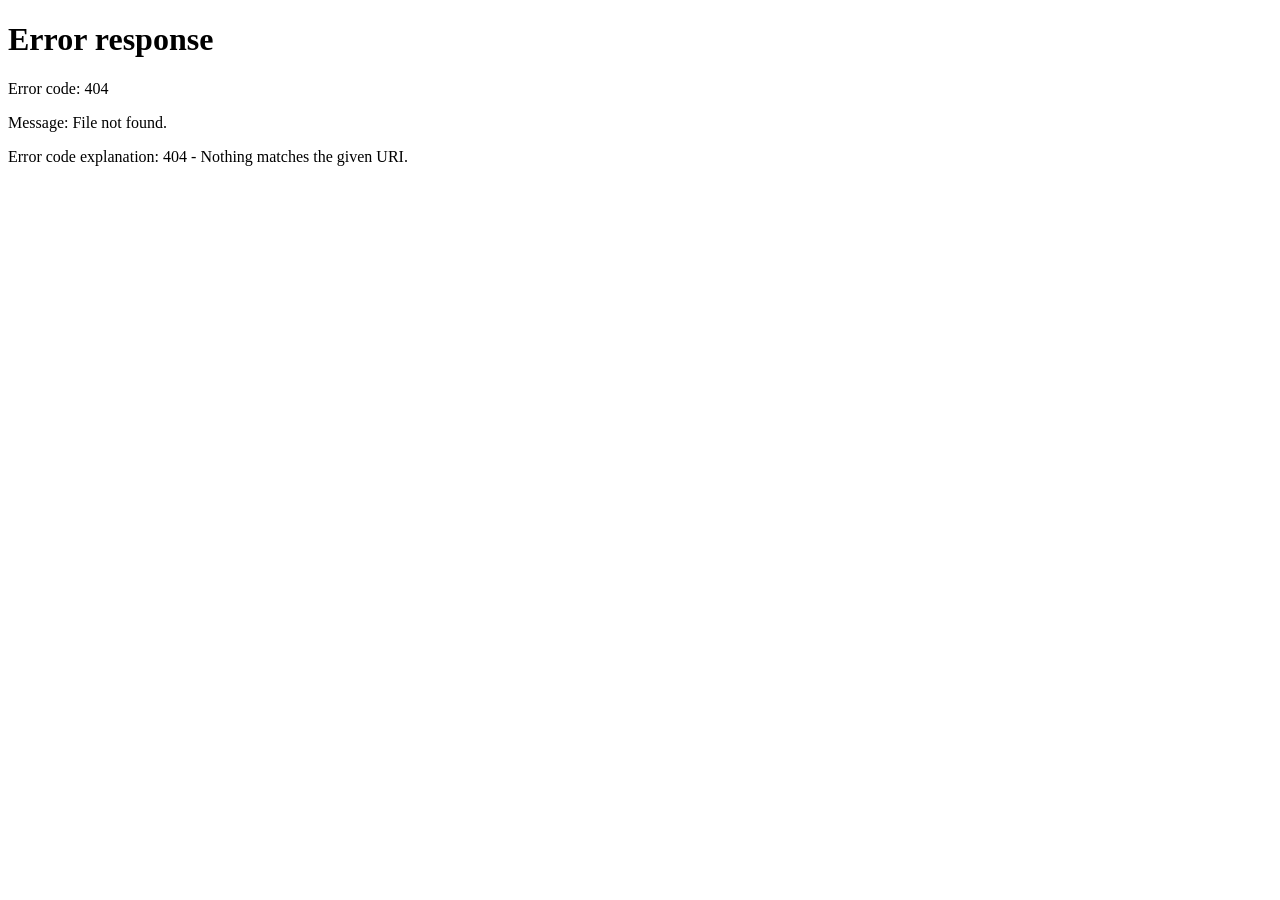
==== index.html @ 0172f17a "..." ====
<html xmlns="http://www.w3.org/1999/xhtml" lang="en">

<head>
	<meta http-equiv="Content-Type" content="text/html; charset=utf-8" />
	<meta name="description" content="HTTrack is an easy-to-use website mirror utility. It allows you to download a World Wide website from the Internet to a local directory,building recursively all structures, getting html, images, and other files from the server to your computer. Links are rebuiltrelatively so that you can freely browse to the local site (works with any browser). You can mirror several sites together so that you can jump from one toanother. You can, also, update an existing mirror site, or resume an interrupted download. The robot is fully configurable, with an integrated help" />
	<meta name="keywords" content="httrack, HTTRACK, HTTrack, winhttrack, WINHTTRACK, WinHTTrack, offline browser, web mirror utility, aspirateur web, surf offline, web capture, www mirror utility, browse offline, local  site builder, website mirroring, aspirateur www, internet grabber, capture de site web, internet tool, hors connexion, unix, dos, windows 95, windows 98, solaris, ibm580, AIX 4.0, HTS, HTGet, web aspirator, web aspirateur, libre, GPL, GNU, free software" />
	<title>HaMinGo - Ví điện tử thông minh</title>
	<style type="text/css">
	<!--

body {
	margin: 0;  padding: 0;  margin-bottom: 15px;  margin-top: 8px;
	background: #77b;
}
body, td {
	font: 14px "Trebuchet MS", Verdana, Arial, Helvetica, sans-serif;
	}

#subTitle {
	background: #000;  color: #fff;  padding: 4px;  font-weight: bold; 
	}

#siteNavigation a, #siteNavigation .current {
	font-weight: bold;  color: #448;
	}
#siteNavigation a:link    { text-decoration: none; }
#siteNavigation a:visited { text-decoration: none; }

#siteNavigation .current { background-color: #ccd; }

#siteNavigation a:hover   { text-decoration: none;  background-color: #fff;  color: #000; }
#siteNavigation a:active  { text-decoration: none;  background-color: #ccc; }


a:link    { text-decoration: underline;  color: #00f; }
a:visited { text-decoration: underline;  color: #000; }
a:hover   { text-decoration: underline;  color: #c00; }
a:active  { text-decoration: underline; }

#pageContent {
	clear: both;
	border-bottom: 6px solid #000;
	padding: 10px;  padding-top: 20px;
	line-height: 1.65em;
	background-image: url(backblue.gif);
	background-repeat: no-repeat;
	background-position: top right;
	}

#pageContent, #siteNavigation {
	background-color: #ccd;
	}


.imgLeft  { float: left;   margin-right: 10px;  margin-bottom: 10px; }
.imgRight { float: right;  margin-left: 10px;   margin-bottom: 10px; }

hr { height: 1px;  color: #000;  background-color: #000;  margin-bottom: 15px; }

h1 { margin: 0;  font-weight: bold;  font-size: 2em; }
h2 { margin: 0;  font-weight: bold;  font-size: 1.6em; }
h3 { margin: 0;  font-weight: bold;  font-size: 1.3em; }
h4 { margin: 0;  font-weight: bold;  font-size: 1.18em; }

.blak { background-color: #000; }
.hide { display: none; }
.tableWidth { min-width: 400px; }

.tblRegular       { border-collapse: collapse; }
.tblRegular td    { padding: 6px;  background-image: url(fade.gif);  border: 2px solid #99c; }
.tblHeaderColor, .tblHeaderColor td { background: #99c; }
.tblNoBorder td   { border: 0; }


</style>

</head>

<table width="76%" border="0" align="center" cellspacing="0" cellpadding="3" class="tableWidth">
	<tr>
	<td id="subTitle">HaMinGo - Ví điện tử NFC thông minh</td>
	</tr>
</table>
<table width="76%" border="0" align="center" cellspacing="0" cellpadding="0" class="tableWidth">
<tr class="blak">
<td>
	<table width="100%" border="0" align="center" cellspacing="1" cellpadding="0">
	<tr>
	<td colspan="6"> 
		<table width="100%" border="0" align="center" cellspacing="0" cellpadding="10">
		<tr> 
		<td id="pageContent"> 
<!-- ==================== End prologue ==================== -->

	<meta name="generator" content="HTTrack Website Copier/3.x">
</HEAD>
<BODY>
<H1 ALIGN=Center></H1>
	<TABLE BORDER="0" WIDTH="100%" CELLSPACING="1" CELLPADDING="0">
		<TR>
			<TD BACKGROUND="fade.gif">
				&middot;
					<A HREF="html-templates.evonicmedia.com/finteezy/index.html">
						HaMinGo - Ví điện tử của người Việt
					</A>		
			</TD>
		</TR>
	</TABLE>
	<BR>
	<BR>
	<BR>
  	<H6 ALIGN="RIGHT">
	<I></I>
	</H6>

	<meta HTTP-EQUIV="Refresh" CONTENT="0; URL=html-templates.evonicmedia.com/finteezy/index.html">


<!-- ==================== Start epilogue ==================== -->
		</td>
		</tr>
		</table>
	</td>
	</tr>
	</table>
</td>
</tr>
</table>

<table width="76%" border="0" align="center" valign="bottom" cellspacing="0" cellpadding="0">
	<tr>
	<td id="footer"><small>&copy;</small></td>
	</tr>
</table>

</body>

</html>
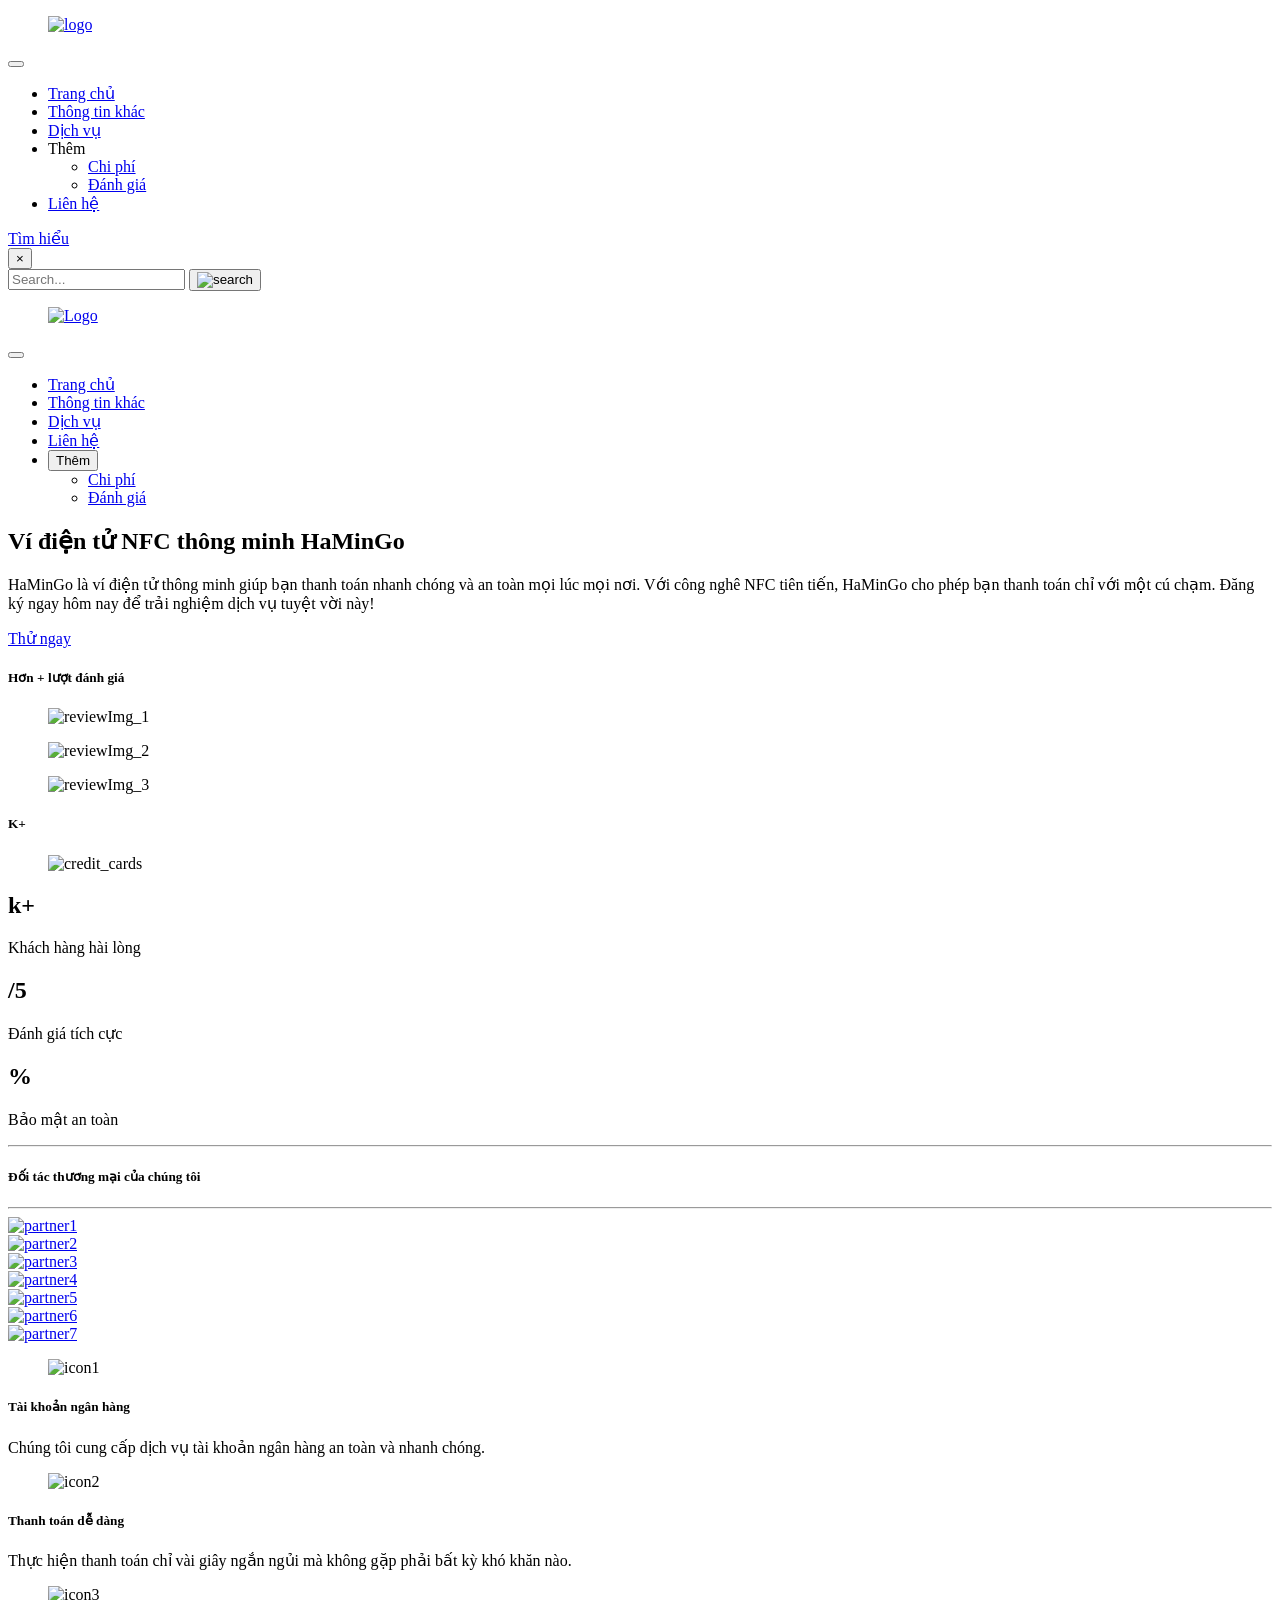
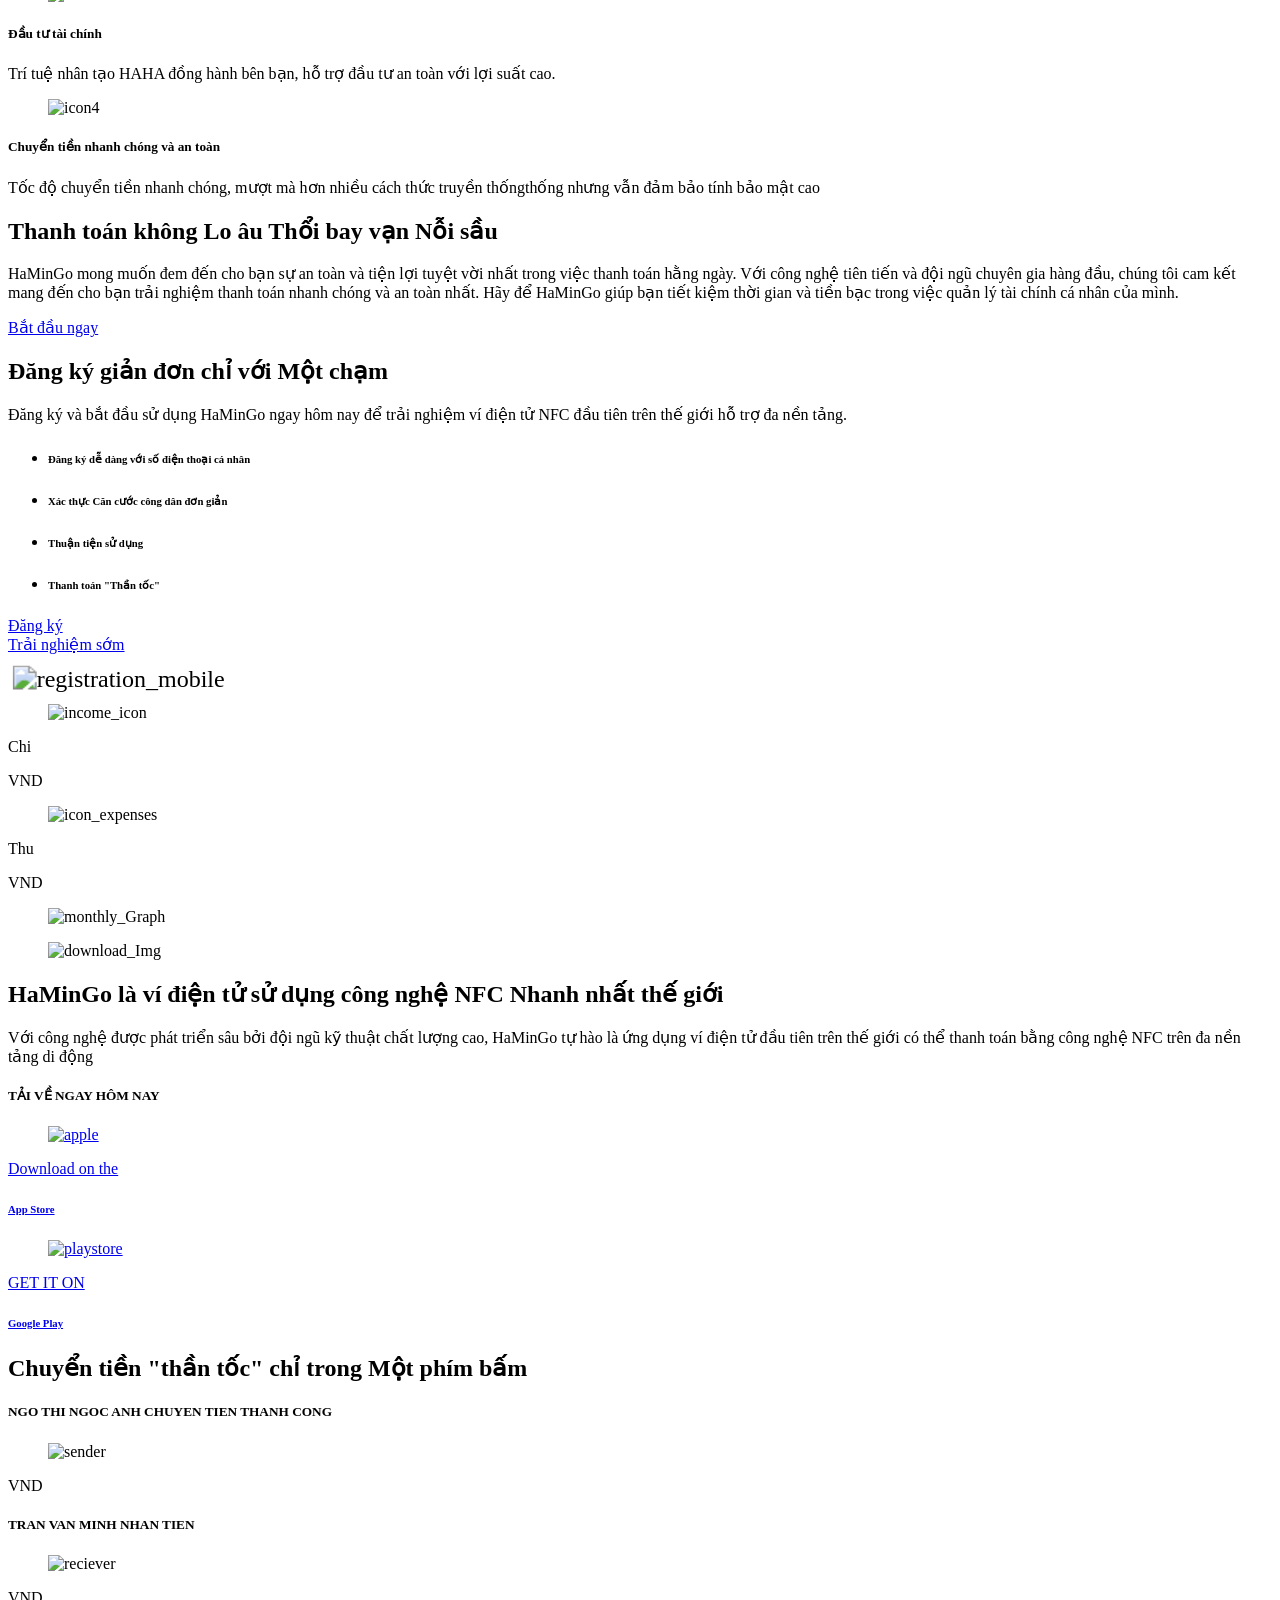
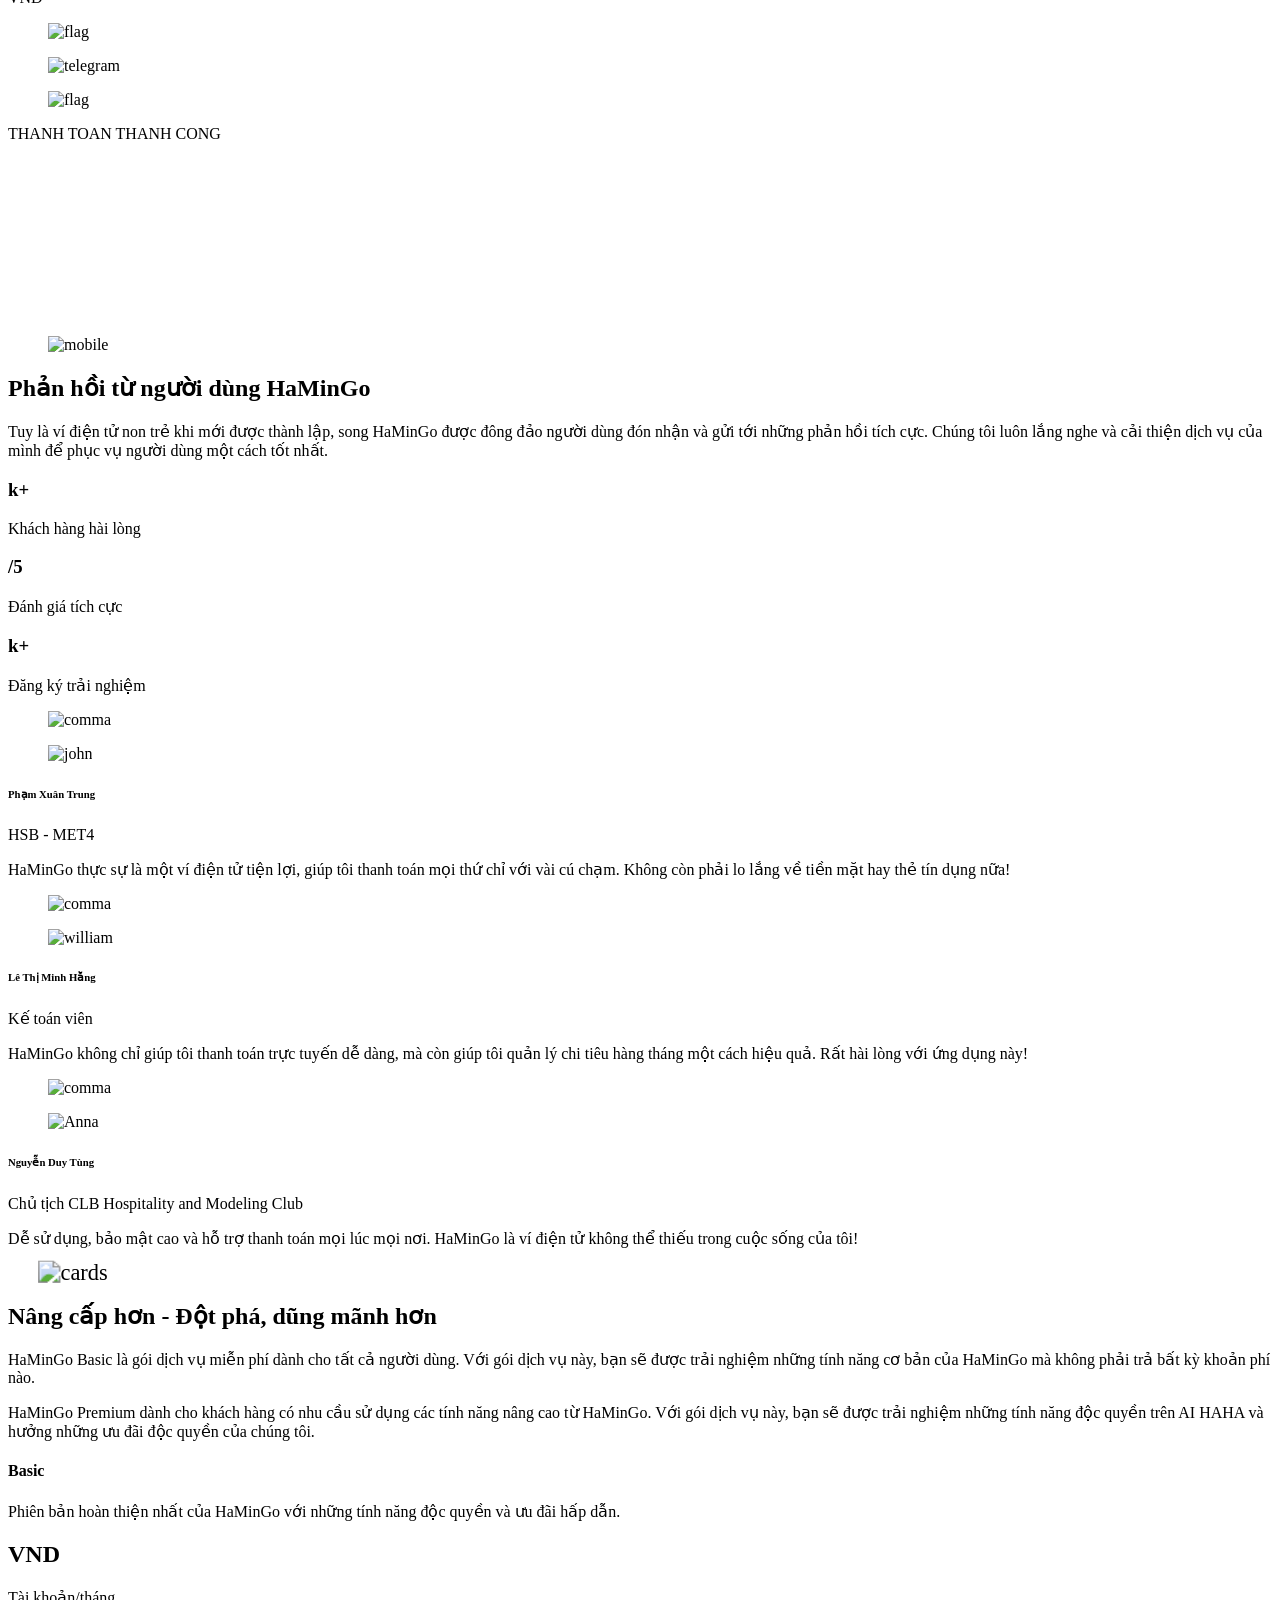
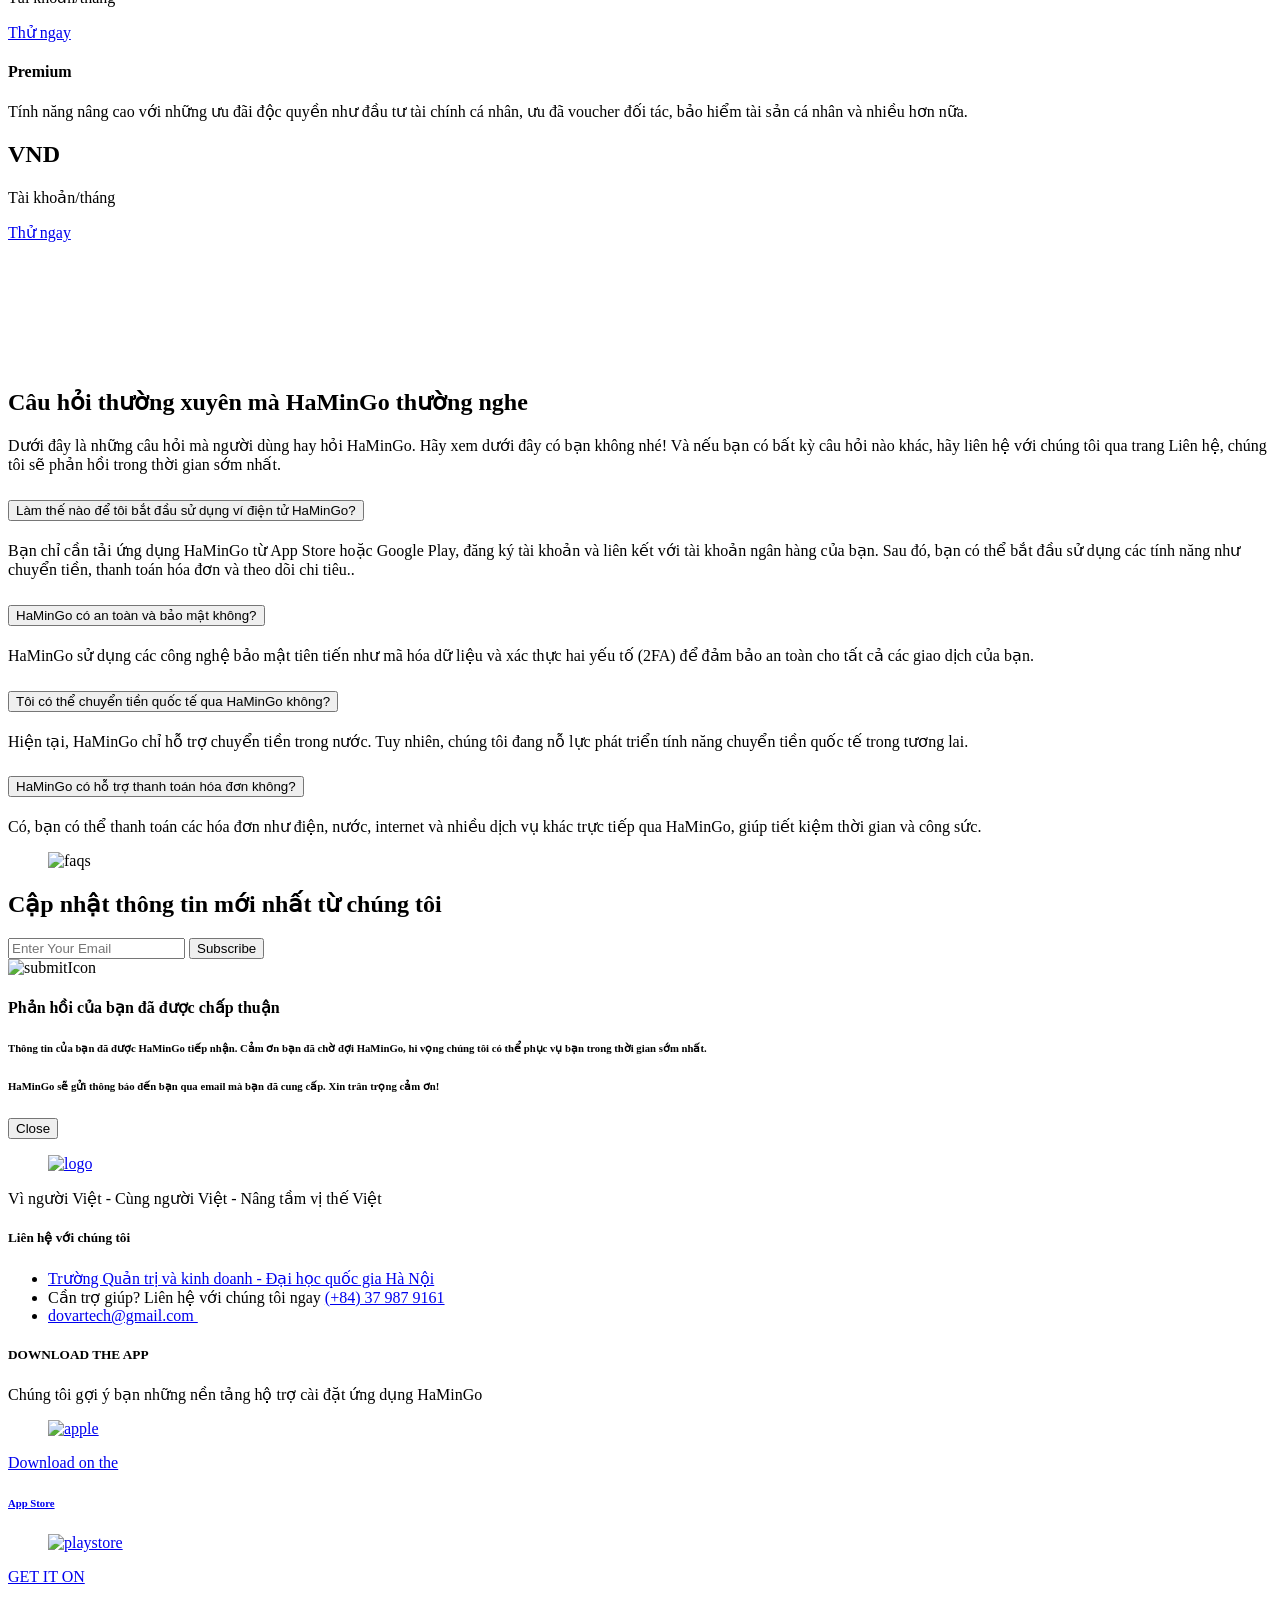
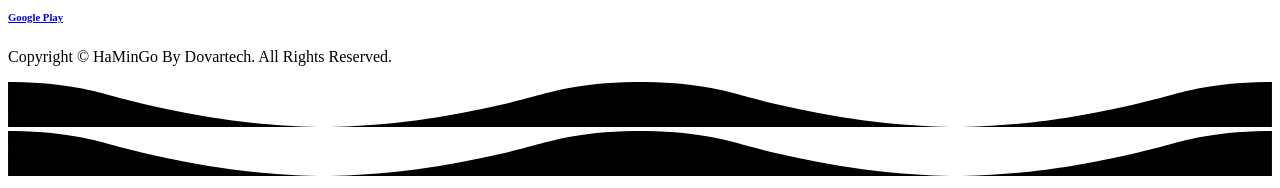
==== commit a09f589a: "remove redirect page" ====
--- a/index.html
+++ b/index.html
@@ -1,140 +1,890 @@
-<html xmlns="http://www.w3.org/1999/xhtml" lang="en">
+<!DOCTYPE html>
+<html lang="zxx">
+
+
+<!-- Mirrored from html-templates.evonicmedia.com/finteezy/index.html by HTTrack Website Copier/3.x [XR&CO'2014], Mon, 24 Mar 2025 12:45:24 GMT -->
 
 <head>
-	<meta http-equiv="Content-Type" content="text/html; charset=utf-8" />
-	<meta name="description" content="HTTrack is an easy-to-use website mirror utility. It allows you to download a World Wide website from the Internet to a local directory,building recursively all structures, getting html, images, and other files from the server to your computer. Links are rebuiltrelatively so that you can freely browse to the local site (works with any browser). You can mirror several sites together so that you can jump from one toanother. You can, also, update an existing mirror site, or resume an interrupted download. The robot is fully configurable, with an integrated help" />
-	<meta name="keywords" content="httrack, HTTRACK, HTTrack, winhttrack, WINHTTRACK, WinHTTrack, offline browser, web mirror utility, aspirateur web, surf offline, web capture, www mirror utility, browse offline, local  site builder, website mirroring, aspirateur www, internet grabber, capture de site web, internet tool, hors connexion, unix, dos, windows 95, windows 98, solaris, ibm580, AIX 4.0, HTS, HTGet, web aspirator, web aspirateur, libre, GPL, GNU, free software" />
-	<title>HaMinGo - Ví điện tử thông minh</title>
-	<style type="text/css">
-	<!--
-
-body {
-	margin: 0;  padding: 0;  margin-bottom: 15px;  margin-top: 8px;
-	background: #77b;
-}
-body, td {
-	font: 14px "Trebuchet MS", Verdana, Arial, Helvetica, sans-serif;
-	}
-
-#subTitle {
-	background: #000;  color: #fff;  padding: 4px;  font-weight: bold; 
-	}
-
-#siteNavigation a, #siteNavigation .current {
-	font-weight: bold;  color: #448;
-	}
-#siteNavigation a:link    { text-decoration: none; }
-#siteNavigation a:visited { text-decoration: none; }
-
-#siteNavigation .current { background-color: #ccd; }
-
-#siteNavigation a:hover   { text-decoration: none;  background-color: #fff;  color: #000; }
-#siteNavigation a:active  { text-decoration: none;  background-color: #ccc; }
-
-
-a:link    { text-decoration: underline;  color: #00f; }
-a:visited { text-decoration: underline;  color: #000; }
-a:hover   { text-decoration: underline;  color: #c00; }
-a:active  { text-decoration: underline; }
-
-#pageContent {
-	clear: both;
-	border-bottom: 6px solid #000;
-	padding: 10px;  padding-top: 20px;
-	line-height: 1.65em;
-	background-image: url(backblue.gif);
-	background-repeat: no-repeat;
-	background-position: top right;
-	}
-
-#pageContent, #siteNavigation {
-	background-color: #ccd;
-	}
-
-
-.imgLeft  { float: left;   margin-right: 10px;  margin-bottom: 10px; }
-.imgRight { float: right;  margin-left: 10px;   margin-bottom: 10px; }
-
-hr { height: 1px;  color: #000;  background-color: #000;  margin-bottom: 15px; }
-
-h1 { margin: 0;  font-weight: bold;  font-size: 2em; }
-h2 { margin: 0;  font-weight: bold;  font-size: 1.6em; }
-h3 { margin: 0;  font-weight: bold;  font-size: 1.3em; }
-h4 { margin: 0;  font-weight: bold;  font-size: 1.18em; }
-
-.blak { background-color: #000; }
-.hide { display: none; }
-.tableWidth { min-width: 400px; }
-
-.tblRegular       { border-collapse: collapse; }
-.tblRegular td    { padding: 6px;  background-image: url(fade.gif);  border: 2px solid #99c; }
-.tblHeaderColor, .tblHeaderColor td { background: #99c; }
-.tblNoBorder td   { border: 0; }
-
-
-</style>
-
+  <meta charset="UTF-8">
+  <meta http-equiv="X-UA-Compatible" content="IE=edge">
+  <meta name="viewport" content="width=device-width, initial-scale=1.0">
+  <title>HaMinGo - Ví điện tử thông minh</title>
+  <!-- favicon  -->
+  <link rel="shortcut icon" href="html-templates.evonicmedia.com/finteezy/assets/images/logo2.png" type="image/x-icon">
+  <!-- faremwork of css -->
+  <link rel="stylesheet" href="html-templates.evonicmedia.com/finteezy/assets/css/bootstrap-lib/bootstrap.min.css">
+  <!-- style sheet of css -->
+  <link rel="stylesheet" href="html-templates.evonicmedia.com/finteezy/assets/css/style.css">
+  <!-- Responsive sheet of css -->
+  <link rel="stylesheet" href="html-templates.evonicmedia.com/finteezy/assets/css/responsive.css">
+  <!-- fonts awsome icon link  -->
+  <link rel="stylesheet" href="html-templates.evonicmedia.com/finteezy/assets/font-awesome-lib/icon/font-awesome.min.css">
+  <!-- slick-slider link css -->
+  <link rel="stylesheet" href="html-templates.evonicmedia.com/finteezy/assets/css/slick.min.css">
+  <!-- animation of css -->
+  <link rel="stylesheet" href="html-templates.evonicmedia.com/finteezy/assets/css/aos.css">
 </head>
 
-<table width="76%" border="0" align="center" cellspacing="0" cellpadding="3" class="tableWidth">
-	<tr>
-	<td id="subTitle">HaMinGo - Ví điện tử NFC thông minh</td>
-	</tr>
-</table>
-<table width="76%" border="0" align="center" cellspacing="0" cellpadding="0" class="tableWidth">
-<tr class="blak">
-<td>
-	<table width="100%" border="0" align="center" cellspacing="1" cellpadding="0">
-	<tr>
-	<td colspan="6"> 
-		<table width="100%" border="0" align="center" cellspacing="0" cellpadding="10">
-		<tr> 
-		<td id="pageContent"> 
-<!-- ==================== End prologue ==================== -->
-
-	<meta name="generator" content="HTTrack Website Copier/3.x">
-</HEAD>
-<BODY>
-<H1 ALIGN=Center></H1>
-	<TABLE BORDER="0" WIDTH="100%" CELLSPACING="1" CELLPADDING="0">
-		<TR>
-			<TD BACKGROUND="fade.gif">
-				&middot;
-					<A HREF="html-templates.evonicmedia.com/finteezy/index.html">
-						HaMinGo - Ví điện tử của người Việt
-					</A>		
-			</TD>
-		</TR>
-	</TABLE>
-	<BR>
-	<BR>
-	<BR>
-  	<H6 ALIGN="RIGHT">
-	<I></I>
-	</H6>
-
-	<meta HTTP-EQUIV="Refresh" CONTENT="0; URL=html-templates.evonicmedia.com/finteezy/index.html">
-
-
-<!-- ==================== Start epilogue ==================== -->
-		</td>
-		</tr>
-		</table>
-	</td>
-	</tr>
-	</table>
-</td>
-</tr>
-</table>
-
-<table width="76%" border="0" align="center" valign="bottom" cellspacing="0" cellpadding="0">
-	<tr>
-	<td id="footer"><small>&copy;</small></td>
-	</tr>
-</table>
-
+<body>
+
+  <div class="site-wrapper">
+    <!-- ======== 1.1. Header section ======== -->
+    <header>
+      <nav class="navbar navbar-expand-lg container pt-lg-4 pt-3 pb-lg-4 pb-3">
+        <div class="container-fluid justify-content-lg-start justify-content-between">
+          <!-- site logo -->
+          <a class="nav-logo p-0" href="index.html">
+            <figure><img src="html-templates.evonicmedia.com/finteezy/assets/images/logo.png" alt="logo"></figure>
+          </a>
+          <!-- navigation button  -->
+          <div class="d-flex gap-3 flex-row-reverse">
+            <button class="open-aside" onclick="if (!window.__cfRLUnblockHandlers) return false; open_aside()"
+              type="button" data-cf-modified-daafcf34dde088bdeee832d8-="">
+              <i class="fa-solid fa-bars"></i>
+            </button>
+            <!-- navigation bar manu  -->
+            <div class="d-flex justify-content-between gap-xl-4 gap-lg-3 w-100 align-items-center">
+              <div class="collapse navbar-collapse " id="navbarSupportedContent">
+                <ul
+                  class="navbar-nav d-flex justify-content-center align-items-center gap-lg-4 gap-md-3 gap-sm-2 gap-2 mb-2 mb-lg-0">
+                  <li class="nav-item">
+                    <a class="nav-link active" href="index.html">Trang chủ</a>
+                  </li>
+                  <li class="nav-item">
+                    <a class="nav-link" href="html-templates.evonicmedia.com/finteezy/About.html">Thông tin khác</a>
+                  </li>
+                  <li class="nav-item">
+                    <a class="nav-link" href="html-templates.evonicmedia.com/finteezy/Services.html">Dịch vụ</a>
+                  </li>
+                  <li class="dropdown">
+                    <a class="nav-link d-flex align-item-center gap-1">Thêm<i
+                        class="fa-sharp fa-solid fa-sort-down"></i></a>
+                    <ul class="dropdown-menu">
+                      <li><a class="dropdown-item" href="html-templates.evonicmedia.com/finteezy/Pricing.html">Chi phí</a></li>
+                      <li>
+                        <a class="dropdown-item" href="html-templates.evonicmedia.com/finteezy/Testimonials.html">Đánh giá</a>
+                      </li>
+                    </ul>
+                  </li>
+                  <li class="nav-item">
+                    <a class="nav-link" href="html-templates.evonicmedia.com/finteezy/Contact.html">Liên hệ</a>
+                  </li>
+                </ul>
+              </div>
+              <div class="search SearchModal">
+                <a href="#">
+                  <i class="fa-solid fa-magnifying-glass"></i>
+                </a>
+              </div>
+              <div>
+                <a href="#" class="hover1 down-btn" id="getStartedAnchor">Tìm hiểu</a>
+              </div>
+            </div>
+          </div>
+        </div>
+      </nav>
+      <div class="modal searchModal">
+        <button class="close-btn d-flex" onclick="if (!window.__cfRLUnblockHandlers) return false; closeSearchModal()"
+          data-cf-modified-daafcf34dde088bdeee832d8-="">&times;</button>
+        <div class="position-relative d-flex align-items-center justify-content-center ">
+          <input type="text" placeholder="Search..." name="search">
+          <button class="search-btn">
+            <img src="html-templates.evonicmedia.com/finteezy/assets/images/icons/search.svg" alt="search">
+          </button>
+        </div>
+      </div>
+      <!--===== aside navigation slidebar =====-->
+      <aside>
+        <div id="mySidenav" class="right-sidbar">
+          <div class="side-nav-logo d-flex justify-content-between align-items-center ps-2 pe-1 nav-logo">
+            <figure class="navbar-brand">
+              <a href="index.html">
+                <img src="html-templates.evonicmedia.com/finteezy/assets/images/logo.png" alt="Logo">
+              </a>
+            </figure>
+            <button class="fa-solid fa-xmark" onclick="if (!window.__cfRLUnblockHandlers) return false; close_aside()"
+              data-cf-modified-daafcf34dde088bdeee832d8-=""></button>
+          </div>
+          <ul class="pt-4">
+            <li class="nav-item active">
+              <a aria-current="page" href="index.html">Trang chủ</a>
+            </li>
+            <li class="nav-item">
+              <a href="html-templates.evonicmedia.com/finteezy/About.html">Thông tin khác</a>
+            </li>
+            <li class="nav-item">
+              <a href="html-templates.evonicmedia.com/finteezy/Services.html">Dịch vụ</a>
+            </li>
+            <li class="nav-item">
+              <a href="html-templates.evonicmedia.com/finteezy/Contact.html">Liên hệ</a>
+            </li>
+            <li class="nav-item">
+              <div class="d-flex align-items-center justify-content-between" id="slid-btn">
+                <button class="a-slid page-btn">Thêm</button>
+                <i class="fa-solid fa-caret-down pe-2"></i>
+              </div>
+              <ul id="slid-drop">
+                <li><a href="html-templates.evonicmedia.com/finteezy/Pricing.html">Chi phí</a></li>
+                <li>
+                  <a href="html-templates.evonicmedia.com/finteezy/Testimonials.html">Đánh giá</a>
+                </li>
+              </ul>
+            </li>
+          </ul>
+        </div>
+      </aside>
+    </header>
+    <!-- ======== End of 1.1. Header section ======== -->
+    <!-- ======== 1.2. Hero section ========  -->
+    <section class="Hero">
+      <div class="container">
+        <div class="row">
+          <div class="col-lg-6">
+            <div class="d-flex flex-column" data-aos="fade-up">
+              <div>
+                <h1>Ví điện tử NFC thông minh <span>HaMinGo</h1>
+                <p>HaMinGo là ví điện tử thông minh giúp bạn thanh toán nhanh chóng và an toàn mọi lúc mọi nơi.
+                  Với công nghê NFC tiên tiến, HaMinGo cho phép bạn thanh toán chỉ với một cú chạm.
+                  Đăng ký ngay hôm nay để trải nghiệm dịch vụ tuyệt vời này!</p>
+                </p>
+                <div class="my-lg-2 my-md-3">
+                  <a href="html-templates.evonicmedia.com/finteezy/About.html" class="hover2">
+                    Thử ngay
+                  </a>
+                </div>
+              </div>
+              <div class="mt-1">
+                <h5>Hơn <span class="number" data-final-value="5000"></span>+ lượt đánh giá</h5>
+                <div class="d-flex">
+                  <figure><img src="html-templates.evonicmedia.com/finteezy/assets/images/index/thanh.jpg" alt="reviewImg_1"></figure>
+                  <figure><img src="html-templates.evonicmedia.com/finteezy/assets/images/index/ngocanh.jpg" alt="reviewImg_2"></figure>
+                  <figure><img src="html-templates.evonicmedia.com/finteezy/assets/images/index/tung.jpg" alt="reviewImg_3"></figure>
+                  <div class="rounded-circle d-flex justify-content-center align-items-center position-relative">
+                    <h5 class="p-0 ps-1"><span class="number" data-final-value="5"></span>K+</h5>
+                  </div>
+                </div>
+              </div>
+            </div>
+          </div>
+          <div class="col-lg-6">
+            <div class="position-relative d-flex flex-lg-row flex-column h-100">
+              <figure class="position-absolute d-flex justify-content-center" data-aos="zoom-in-up"><img src="html-templates.evonicmedia.com/finteezy/assets/images/index/Login-Home.png"
+                  alt="credit_cards" style="max-width: 60%; height: auto;">
+              </figure>
+              <div class="d-flex flex-lg-column align-items-end w-100" data-aos="fade-down">
+                <div class="pe-lg-3">
+                  <h2><span class="number" data-final-value="93"></span>k+</h2>
+                  <p>Khách hàng hài lòng</p>
+                </div>
+                <div class="pe-lg-1">
+                  <h2><span class="number" data-final-value="4.9"></span>/5</h2>
+                  <p>Đánh giá tích cực</p>
+                </div>
+                <div class="pe-lg-3">
+                  <h2><span class="number" data-final-value="99"></span>%</h2>
+                  <p>Bảo mật an toàn</p>
+                </div>
+              </div>
+            </div>
+          </div>
+        </div>
+      </div>
+    </section>
+    <!-- ======== End of 1.2. Hero section ========  -->
+    <!-- ======== 1.3. Partners section ======== -->
+    <section class="Partners">
+      <div class="container">
+        <div class="d-flex gap-3 align-items-center">
+          <hr class="flex-grow-1">
+          <h5>Đối tác thương mại của chúng tôi</h5>
+          <hr class="flex-grow-1">
+        </div>
+      </div>
+      <div class="PartnersSlider" data-aos="zoom-in">
+        <div>
+          <a href="https://vietteltelecom.vn/vx/">
+            <img src="html-templates.evonicmedia.com/finteezy/assets/images/icons/Viettel_logo_2021.png" alt="partner1">
+          </a>
+        </div>
+        <div>
+          <a href="https://www.cgv.vn/">
+            <img src="html-templates.evonicmedia.com/finteezy/assets/images/icons/CGV_Cinemas.webp" alt="partner2">
+          </a>
+        </div>
+        <div>
+          <a href="https://www.mbbank.com.vn/">
+            <img src="html-templates.evonicmedia.com/finteezy/assets/images/icons/Logo_MB_new.png" alt="partner3">
+          </a>
+        </div>
+        <div>
+          <a href="https://hsb.edu.vn/">
+            <img src="html-templates.evonicmedia.com/finteezy/assets/images/icons/HSB-logo-white-expand-1.png" alt="partner4">
+          </a>
+        </div>
+        <div>
+          <a href="https://www.cengroup.vn/">
+            <img src="html-templates.evonicmedia.com/finteezy/assets/images/icons/Logo-Cong-ty-Co-phan-Bat-dong-san-The-Ky.webp" alt="partner5">
+          </a>
+        </div>
+        <div>
+          <a href="https://dsvn.vn/#/">
+            <img src="html-templates.evonicmedia.com/finteezy/assets/images/icons/Đsvn.png" alt="partner6">
+          </a>
+        </div>
+        <div>
+          <a href="https://techcombank.com/">
+            <img src="html-templates.evonicmedia.com/finteezy/assets/images/icons/Techcombank_logo.png" alt="partner7">
+          </a>
+        </div>
+      </div>
+    </section>
+    <!-- ======== End of 1.3. Partners section ======== -->
+    <!-- ======== 1.4. Services section ======== -->
+    <section class="Services">
+      <div class="container">
+        <div class="row">
+          <div class="col-lg-6">
+            <div class="d-flex flex-wrap pt-lg-0 pt-5">
+              <div class="d-flex align-items-center gap-3" data-aos="flip-left">
+                <figure>
+                  <img src="html-templates.evonicmedia.com/finteezy/assets/images/icons/person.svg" alt="icon1">
+                </figure>
+                <div class="d-flex flex-column gap-2">
+                  <h5>Tài khoản ngân hàng</h5>
+                  <p>Chúng tôi cung cấp dịch vụ tài khoản ngân hàng an toàn và nhanh chóng.</p>
+                </div>
+              </div>
+              <div class="d-flex align-items-center gap-3" data-aos="flip-left">
+                <figure>
+                  <img src="html-templates.evonicmedia.com/finteezy/assets/images/icons/transaction.svg" alt="icon2">
+                </figure>
+                <div class="d-flex flex-column gap-2">
+                  <h5>Thanh toán dễ dàng</h5>
+                  <p>Thực hiện thanh toán chỉ vài giây ngắn ngủi mà không gặp phải bất kỳ khó khăn nào.</p>
+                </div>
+              </div>
+              <div class="d-flex align-items-center gap-3" data-aos="flip-left">
+                <figure>
+                  <img src="html-templates.evonicmedia.com/finteezy/assets/images/icons/investment.svg" alt="icon3">
+                </figure>
+                <div class="d-flex flex-column gap-2">
+                  <h5>Đầu tư tài chính</h5>
+                  <p>Trí tuệ nhân tạo HAHA đồng hành bên bạn, hỗ trợ đầu tư an toàn với lợi suất cao.</p>
+                </div>
+              </div>
+              <div class="d-flex align-items-center gap-3" data-aos="flip-left">
+                <figure>
+                  <img src="html-templates.evonicmedia.com/finteezy/assets/images/icons/card.svg" alt="icon4">
+                </figure>
+                <div class="d-flex flex-column gap-2">
+                  <h5>Chuyển tiền nhanh chóng và an toàn</h5>
+                  <p>Tốc độ chuyển tiền nhanh chóng, mượt mà hơn nhiều cách thức truyền thốngthống nhưng vẫn đảm bảo
+                    tính bảo mật cao</p>
+                </div>
+              </div>
+            </div>
+          </div>
+          <div class="col-lg-6">
+            <div class="d-flex flex-column h-100 position-relative" data-aos="fade-up">
+              <h2>
+                Thanh toán không <span>Lo âu</span>
+                Thổi bay vạn <span>Nỗi sầu</span>
+              </h2>
+              <p class="py-4 flex-grow-1">HaMinGo mong muốn đem đến cho bạn sự an toàn và tiện lợi tuyệt vời nhất trong
+                việc thanh toán hằng ngày.
+                Với công nghệ tiên tiến và đội ngũ chuyên gia hàng đầu, chúng tôi cam kết mang đến cho bạn trải nghiệm
+                thanh toán nhanh chóng và an toàn nhất. Hãy để HaMinGo giúp bạn tiết kiệm thời gian và tiền bạc trong
+                việc quản lý tài chính cá nhân của mình.</p>
+              </p>
+              <div>
+                <a href="html-templates.evonicmedia.com/finteezy/Services.html" class="hover2">Bắt đầu ngay</a>
+              </div>
+            </div>
+          </div>
+        </div>
+      </div>
+    </section>
+    <!-- ======== End of 1.4. Services section ======== -->
+    <!-- ========  1.5. Registration section ========  -->
+    <section class="Registration">
+      <div class="container">
+        <div class="row gy-lg-0 gy-md-5 gy-4">
+          <div class="col-lg-6">
+            <div class="mt-md-4" data-aos="fade-up">
+              <h2>Đăng ký giản đơn chỉ với <span>Một chạm</span></h2>
+              <p>Đăng ký và bắt đầu sử dụng HaMinGo ngay hôm nay để trải nghiệm ví điện tử NFC đầu tiên trên thế giới
+                hỗ trợ đa nền tảng.
+              </p>
+              <div class="d-flex gap-sm-5  gap-4 flex-sm-row flex-column">
+                <ul class="d-flex flex-column">
+                  <li>
+                    <h6>Đăng ký dễ dàng với số điện thoại cá nhân</h6>
+                  </li>
+                  <li>
+                    <h6>Xác thực Căn cước công dân đơn giản</h6>
+                  </li>
+                </ul>
+                <ul class="d-flex flex-column">
+                  <li>
+                    <h6>Thuận tiện sử dụng</h6>
+                  </li>
+                  <li>
+                    <h6>Thanh toán "Thần tốc"</h6>
+                  </li>
+                </ul>
+              </div>
+              <div class="d-flex  align-items-center gap-md-4 gap-3">
+                <div>
+                  <a href="html-templates.evonicmedia.com/finteezy/Contact.html" class="hover1">Đăng ký</a>
+                </div>
+                <div>
+                  <a href="html-templates.evonicmedia.com/finteezy/ComingSoon.html" class="hover2">Trải nghiệm sớm</a>
+                </div>
+              </div>
+            </div>
+          </div>
+          <div class="col-lg-6">
+            <div class="d-flex justify-content-lg-start justify-content-center">
+              <figure class="position-relative" data-aos="zoom-in-up" data-aos-delay="200">
+                <img class="w-100" src="html-templates.evonicmedia.com/finteezy/assets/images/index/giaodien.png" alt="registration_mobile" data-aos="fade-up" style="transform: scale(1.5);">
+              </figure>
+              <div class="d-flex flex-column gap-lg-4 gap-3 ps-lg-4 ps-3 pt-lg-2">
+                <div class="d-flex flex-column gap-lg-3" data-aos="flip-left">
+                  <figure class="d-flex justify-content-center align-items-center">
+                    <img src="html-templates.evonicmedia.com/finteezy/assets/images/icons/income_icon.svg" alt="income_icon">
+                  </figure>
+                  <div>
+                    <p class="p-0">Chi</p>
+                    <p class="pt-1"><span class="number" data-final-value="275214912">VND</span></p>
+                  </div>
+                </div>
+                <div class="d-flex flex-column gap-lg-3" data-aos="flip-left">
+                  <figure class="d-flex justify-content-center align-items-center"><img
+                      src="html-templates.evonicmedia.com/finteezy/assets/images/icons/icon_expenses.svg" alt="icon_expenses"></figure>
+                  <div>
+                    <p class="p-0">Thu</p>
+                    <p class="pt-1"><span class="number" data-final-value="31052004200504">VND</span></p>
+                  </div>
+                </div>
+                <figure data-aos="flip-left">
+                  <img class="w-100" src="html-templates.evonicmedia.com/finteezy/assets/images/index/monthly_Graph.webp" alt="monthly_Graph">
+                </figure>
+              </div>
+            </div>
+          </div>
+        </div>
+      </div>
+    </section>
+    <!-- ======== End of 1.5. Registration section ========  -->
+    <!-- ======== 1.6. Download section ========  -->
+    <section class="Download">
+      <div class="container">
+        <div class="row flex-md-row flex-column-reverse">
+          <div class="col-lg-5 col-md-5">
+            <figure class="d-flex h-100 position-relative" data-aos="zoom-in-up">
+              <img src="html-templates.evonicmedia.com/finteezy/assets/images/index/m.png" alt="download_Img">
+            </figure>
+          </div>
+          <div class="col-lg-7 col-md-7">
+            <div
+              class="d-flex flex-column h-100 justify-content-md-center justify-content-end text-md-start text-center"
+              data-aos="fade-up">
+              <h2>HaMinGo là ví điện tử sử dụng công nghệ NFC <span>Nhanh nhất thế giới</span></h2>
+              <p>Với công nghệ được phát triển sâu bởi đội ngũ kỹ thuật chất lượng cao, HaMinGo tự hào là ứng dụng ví
+                điện tử đầu tiên trên thế giới có thể thanh toán bằng công nghệ NFC trên đa nền tảng di động
+              </p>
+              <div class="d-flex gap-lg-4 gap-md-3 align-items-center">
+                <h5>TẢI VỀ NGAY HÔM NAY</h5>
+                <div class="d-flex gap-lg-3 gap-md-3">
+                  <a href="#">
+                    <div class="d-flex gap-lg-3 gap-2 justify-content-center align-items-center">
+                      <figure><img src="html-templates.evonicmedia.com/finteezy/assets/images/icons/apple.svg" alt="apple"></figure>
+                      <div>
+                        <p>Download on the </p>
+                        <h6>App Store</h6>
+                      </div>
+                    </div>
+                  </a>
+                  <a href="#">
+                    <div class="d-flex gap-lg-3 gap-2 justify-content-center align-items-center">
+                      <figure><img src="html-templates.evonicmedia.com/finteezy/assets/images/icons/playstore.svg" alt="playstore"></figure>
+                      <div>
+                        <p>GET IT ON</p>
+                        <h6>Google Play</h6>
+                      </div>
+                    </div>
+                  </a>
+                </div>
+              </div>
+            </div>
+          </div>
+        </div>
+      </div>
+    </section>
+    <!-- ======== End of 1.6. Download section ========  -->
+    <!-- ======== 1.7. Benefits section ======== -->
+    <section class="Benefits">
+      <div class="container">
+        <div class="row">
+          <div class="col-lg-7">
+            <div
+              class="d-flex flex-column h-100 gap-md-5 gap-4 justify-content-between justify-content-xl-start pb-lg-0 pb-5"
+              data-aos="fade-up">
+              <h2>Chuyển tiền "thần tốc" chỉ trong <span>Một phím bấm</span></h2>
+              <div class="d-flex gap-0 position-relative">
+                <div class="d-flex flex-column gap-5">
+                  <div class="d-flex flex-column gap-3">
+                    <h5>NGO THI NGOC ANH CHUYEN TIEN THANH CONG</h5>
+                    <div class="d-flex gap-4 align-items-center">
+                      <figure>
+                        <img src="html-templates.evonicmedia.com/finteezy/assets/images/index/ngocanh.jpg" alt="sender">
+                      </figure>
+                      <p><span class="number" data-final-value="466000"></span>VND</p>
+                    </div>
+                  </div>
+                  <div class="d-flex flex-column gap-3">
+                    <h5>TRAN VAN MINH NHAN TIEN </h5>
+                    <div class="d-flex gap-4 align-items-center">
+                      <figure>
+                        <img src="html-templates.evonicmedia.com/finteezy/assets/images/index/tranminh.jpg" alt="reciever">
+                      </figure>
+                      <p><span class="number" data-final-value="466000"></span>VND</p>
+                    </div>
+                  </div>
+                </div>
+                <div class="d-flex flex-column py-4">
+                  <figure>
+                    <img src="html-templates.evonicmedia.com/finteezy/assets/images/icons/Flag_of_Vietnam.svg.webp" alt="flag">
+                  </figure>
+                  <figure class="d-flex align-items-center justify-content-center">
+                    <img src="html-templates.evonicmedia.com/finteezy/assets/images/icons/telegram.png" alt="telegram">
+                  </figure>
+                  <figure>
+                    <img src="html-templates.evonicmedia.com/finteezy/assets/images/icons/Flag_of_Vietnam.svg.webp" alt="flag">
+                  </figure>
+                </div>
+                <div class="position-absolute p-4 d-flex align-items-center gap-3">
+                  <div>
+                    <figure>
+                      <i class="fa-solid fa-check"></i>
+                    </figure>
+                  </div>
+                  <p>THANH TOAN THANH CONG</p>
+                </div>
+              </div>
+            </div>
+          </div>
+          <div class="col-lg-5">
+            <figure class="position-relative pt-5 pt-lg-0" data-aos="zoom-in-up">
+              <img style="margin-top: 15%; max-width: 80%; height: auto;" src="html-templates.evonicmedia.com/finteezy/assets/images/index/Phát hiện-Xác thực.png" alt="mobile">
+            </figure>
+          </div>
+        </div>
+      </div>
+    </section>
+    <!-- ======== End of 1.7. Benefits section ======== -->
+    <!-- ======== 1.8. Testimonials section ======== -->
+    <section class="Testimonials">
+      <div class="container">
+        <div class="row">
+          <div class="col-md-6 col-lg-6">
+            <div class="d-flex flex-column gap-4 h-100 justify-content-center position-relative" data-aos="fade-up">
+              <h2>Phản hồi từ người dùng HaMinGo</h2>
+              <p>Tuy là ví điện tử non trẻ khi mới được thành lập, song HaMinGo được đông đảo người dùng đón nhận và
+                gửi tới những phản hồi tích cực. Chúng tôi luôn lắng nghe và cải thiện dịch vụ của mình để phục vụ người
+                dùng
+                một cách tốt nhất.
+              </p>
+              <div class="d-flex flex-row">
+                <div class="d-flex flex-column">
+                  <h3><span class="number" data-final-value="93"></span>k+</h3>
+                  <p>Khách hàng hài lòng</p>
+                </div>
+                <div class="d-flex flex-column">
+                  <h3><span class="number" data-final-value="4.9"></span>/5</h3>
+                  <p>Đánh giá tích cực</p>
+                </div>
+                <div class="d-flex flex-column">
+                  <h3><span class="number" data-final-value="100"></span>k+</h3>
+                  <p>Đăng ký trải nghiệm</p>
+                </div>
+              </div>
+            </div>
+          </div>
+          <div class="col-md-6 col-lg-6">
+            <div class="d-flex flex-column ps-lg-5 justify-content-between pt-5 pt-md-0">
+              <div class="d-flex gap-4 align-items-center position-relative" data-aos="fade-up">
+                <figure class="position-absolute">
+                  <img src="html-templates.evonicmedia.com/finteezy/assets/images/icons/comma.svg" alt="comma">
+                </figure>
+                <figure>
+                  <img src="html-templates.evonicmedia.com/finteezy/assets/images/index/trung.jpg" alt="john">
+                </figure>
+                <div class="d-flex flex-column gap-1">
+                  <div>
+                    <i class="fa-solid fa-star"></i>
+                    <i class="fa-solid fa-star"></i>
+                    <i class="fa-solid fa-star"></i>
+                    <i class="fa-solid fa-star"></i>
+                  </div>
+                  <div class="py-md-1">
+                    <h6>Phạm Xuân Trung</h6>
+                    <p>HSB - MET4</p>
+                  </div>
+                  <p class="p-0">HaMinGo thực sự là một ví điện tử tiện lợi, giúp tôi thanh toán mọi thứ chỉ với vài cú
+                    chạm.
+                    Không còn phải lo lắng về tiền mặt hay thẻ tín dụng nữa!</p>
+                </div>
+              </div>
+              <div class="d-flex gap-4 align-items-center position-relative" data-aos="fade-up">
+                <figure class="position-absolute">
+                  <img src="html-templates.evonicmedia.com/finteezy/assets/images/icons/comma.svg" alt="comma">
+                </figure>
+                <figure>
+                  <img src="html-templates.evonicmedia.com/finteezy/assets/images/index/minhhang.jpg" alt="william">
+                </figure>
+                <div class="d-flex flex-column gap-1">
+                  <div>
+                    <i class="fa-solid fa-star"></i>
+                    <i class="fa-solid fa-star"></i>
+                    <i class="fa-solid fa-star"></i>
+                    <i class="fa-solid fa-star"></i>
+                  </div>
+                  <div class="py-md-1">
+                    <h6>Lê Thị Minh Hằng</h6>
+                    <p>Kế toán viên</p>
+                  </div>
+                  <p class="p-0">HaMinGo không chỉ giúp tôi thanh toán trực tuyến dễ dàng,
+                    mà còn giúp tôi quản lý chi tiêu hàng tháng một cách hiệu quả. Rất hài lòng với ứng dụng này!</p>
+                </div>
+              </div>
+              <div class="d-flex gap-4 align-items-center position-relative" data-aos="fade-up">
+                <figure class="position-absolute">
+                  <img src="html-templates.evonicmedia.com/finteezy/assets/images/icons/comma.svg" alt="comma">
+                </figure>
+                <figure>
+                  <img src="html-templates.evonicmedia.com/finteezy/assets/images/index/tung.jpg" alt="Anna">
+                </figure>
+                <div class="d-flex flex-column gap-1">
+                  <div>
+                    <i class="fa-solid fa-star"></i>
+                    <i class="fa-solid fa-star"></i>
+                    <i class="fa-solid fa-star"></i>
+                    <i class="fa-solid fa-star"></i>
+                  </div>
+                  <div class="py-1">
+                    <h6>Nguyễn Duy Tùng</h6>
+                    <p>Chủ tịch CLB Hospitality and Modeling Club </p>
+                  </div>
+                  <p class="p-0">Dễ sử dụng, bảo mật cao và hỗ trợ thanh toán mọi lúc mọi nơi.
+                    HaMinGo là ví điện tử không thể thiếu trong cuộc sống của tôi!</p>
+                </div>
+              </div>
+            </div>
+          </div>
+        </div>
+      </div>
+    </section>
+    <!-- ======== End of 1.8. Testimonials section ======== -->
+    <!-- ======== 1.9. Pricing section ======== -->
+    <section class="Pricing">
+      <div class="container">
+        <div class="row">
+          <div class="col-md-6 col-lg-6">
+            <figure class="position-relative d-flex align-items-center" data-aos="zoom-in-up">
+              <img src="html-templates.evonicmedia.com/finteezy/assets/images/index/Login.png" alt="cards" style="transform: scale(1.4);">
+            </figure>
+          </div>
+          <div class="col-md-6 col-lg-6">
+            <div class="d-flex flex-column justify-content-center gap-lg-4 gap-2 h-100" data-aos="fade-up">
+              <h2 class="pb-2">Nâng cấp hơn - Đột phá, dũng mãnh hơn</h2>
+              <p>HaMinGo Basic là gói dịch vụ miễn phí dành cho tất cả người dùng.
+                Với gói dịch vụ này, bạn sẽ được trải nghiệm những tính năng cơ bản của HaMinGo mà không phải trả bất kỳ
+                khoản phí nào.</p>
+              <p>HaMinGo Premium dành cho khách hàng có nhu cầu sử dụng các tính năng nâng cao
+                từ HaMinGo. Với gói dịch vụ này, bạn sẽ được trải nghiệm những tính năng độc quyền
+                trên AI HAHA và hưởng những ưu đãi độc quyền của chúng tôi.</p>
+              </p>
+            </div>
+          </div>
+          <div class="col-md-6 col-lg-6">
+            <div class="d-flex flex-column h-100 gap-4" data-aos="flip-left">
+              <h4>Basic</h4>
+              <p class="pb-2 flex-grow-1">Phiên bản hoàn thiện nhất của HaMinGo với những tính năng độc quyền và ưu đãi
+                hấp dẫn.</p>
+              </p>
+              <div class="d-flex gap-4 align-items-center">
+                <h2><span class="number d-inline" data-final-value="0"></span>VND</h2>
+                <p>Tài khoản/tháng</p>
+              </div>
+              <div><a href="html-templates.evonicmedia.com/finteezy/Pricing.html" class="hover2">Thử ngay</a></div>
+            </div>
+          </div>
+          <div class="col-md-6 col-lg-6">
+            <div class="d-flex flex-column h-100 gap-4" data-aos="flip-left">
+              <h4>Premium</h4>
+              <p class="pb-2 flex-grow-1">Tính năng nâng cao với những ưu đãi độc quyền như đầu tư tài chính cá nhân,
+                ưu đã voucher đối tác, bảo hiểm tài sản cá nhân và nhiều hơn nữa.</p>
+              </p>
+              </p>
+              <div class="d-flex gap-4 align-items-center">
+                <h2><span class="number d-inline" data-final-value="150000"></span>VND</h2>
+                <p>Tài khoản/tháng</p>
+              </div>
+              <div><a href="html-templates.evonicmedia.com/finteezy/Pricing.html" class="hover2">Thử ngay</a></div>
+            </div>
+          </div>
+        </div>
+      </div>
+    </section>
+    <!-- ======== End of 1.9. Pricing section ======== -->
+    <!-- ======== 1.11. FAQs section ======== -->
+    <section class="FAQs">
+      <div class="container">
+        <div class="row" style="padding-top: 10%;">
+          <div class="col-md-6 col-lg-7">
+            <div data-aos="fade-up" >
+              <h2>Câu hỏi thường xuyên mà <span>HaMinGo</span> thường nghe</h2>
+              <p>Dưới đây là những câu hỏi mà người dùng hay hỏi HaMinGo.
+                Hãy xem dưới đây có bạn không nhé! Và nếu bạn có bất kỳ câu hỏi nào khác,
+                hãy liên hệ với chúng tôi qua trang Liên hệ, chúng tôi sẽ phản hồi trong thời gian
+                sớm nhất.</p>
+              </p>
+              <div>
+                <div class="accordion accordion-flush d-flex flex-column" id="accordionExample">
+                  <div class="accordion-item">
+                    <h2 class="accordion-header">
+                      <button class="accordion-button" type="button" data-bs-toggle="collapse"
+                        data-bs-target="#collapseOne" aria-expanded="true" aria-controls="collapseOne">
+                        Làm thế nào để tôi bắt đầu sử dụng ví điện tử HaMinGo?
+                      </button>
+                    </h2>
+                    <div id="collapseOne" class="accordion-collapse collapse show" data-bs-parent="#accordionExample">
+                      <div class="accordion-body">
+                        <p>Bạn chỉ cần tải ứng dụng HaMinGo từ App Store hoặc Google Play, đăng ký tài khoản và liên kết
+                          với tài khoản ngân hàng của bạn.
+                          Sau đó, bạn có thể bắt đầu sử dụng các tính năng như chuyển tiền, thanh toán hóa đơn và theo
+                          dõi chi tiêu..</p>
+                      </div>
+                    </div>
+                  </div>
+                  <div class="accordion-item">
+                    <h2 class="accordion-header">
+                      <button class="accordion-button collapsed" type="button" data-bs-toggle="collapse"
+                        data-bs-target="#collapseTwo" aria-expanded="false" aria-controls="collapseTwo">
+                        HaMinGo có an toàn và bảo mật không?
+                      </button>
+                    </h2>
+                    <div id="collapseTwo" class="accordion-collapse collapse" data-bs-parent="#accordionExample">
+                      <div class="accordion-body">
+                        <p>HaMinGo sử dụng các công nghệ bảo mật tiên tiến như mã hóa dữ liệu và xác thực hai yếu tố
+                          (2FA) để đảm bảo an toàn cho tất cả các giao dịch của bạn.</p>
+                      </div>
+                    </div>
+                  </div>
+                  <div class="accordion-item">
+                    <h2 class="accordion-header">
+                      <button class="accordion-button collapsed" type="button" data-bs-toggle="collapse"
+                        data-bs-target="#collapseThree" aria-expanded="false" aria-controls="collapseThree">
+                        Tôi có thể chuyển tiền quốc tế qua HaMinGo không?
+                      </button>
+                    </h2>
+                    <div id="collapseThree" class="accordion-collapse collapse" data-bs-parent="#accordionExample">
+                      <div class="accordion-body">
+                        <p>Hiện tại, HaMinGo chỉ hỗ trợ chuyển tiền trong nước.
+                          Tuy nhiên, chúng tôi đang nỗ lực phát triển tính năng chuyển tiền quốc tế trong tương lai.</p>
+                      </div>
+                    </div>
+                  </div>
+                  <div class="accordion-item">
+                    <h2 class="accordion-header">
+                      <button class="accordion-button collapsed" type="button" data-bs-toggle="collapse"
+                        data-bs-target="#collapseFour" aria-expanded="false" aria-controls="collapseFour">
+                        HaMinGo có hỗ trợ thanh toán hóa đơn không?
+                      </button>
+                    </h2>
+                    <div id="collapseFour" class="accordion-collapse collapse" data-bs-parent="#accordionExample">
+                      <div class="accordion-body">
+                        <p>Có, bạn có thể thanh toán các hóa đơn như điện, nước,
+                          internet và nhiều dịch vụ khác trực tiếp qua HaMinGo, giúp tiết kiệm thời gian và công sức.
+                        </p>
+                      </div>
+                    </div>
+                  </div>
+                </div>
+              </div>
+            </div>
+          </div>
+          <div class="col-md-6 col-lg-5">
+            <figure class="position-relative pt-md-0 pt-5" data-aos="zoom-in">
+              <img src="html-templates.evonicmedia.com/finteezy/assets/images/index/v.png" alt="faqs">
+            </figure>
+          </div>
+        </div>
+      </div>
+    </section>
+    <!-- ======== End of 1.11. FAQs section ======== -->
+    <!-- ======== 1.12. Footer section ======== -->
+    <footer>
+      <div class="container">
+        <div class="d-flex flex-column align-items-center justify-content-center gap-lg-5 gap-md-4">
+          <h2>Cập nhật thông tin mới nhất từ chúng tôi</h2>
+          <form class="d-flex justify-content-center align-items-center gap-lg-4 w-100">
+            <input type="email" placeholder="Enter Your Email" required name="footerEmail">
+            <button type="submit" class="hover1">Subscribe</button>
+          </form>
+          <div class="modal fade" data-bs-backdrop="static" data-bs-keyboard="false" tabindex="-1">
+            <div class="modal-dialog modal-dialog-centered">
+              <div class="modal-content">
+                <img src="html-templates.evonicmedia.com/finteezy/assets/images/icons/Confirmation_1.gif" alt="submitIcon">
+                <div>
+                  <h4>Phản hồi của bạn đã được chấp thuận</h4>
+                  <h6>Thông tin của bạn đã được HaMinGo tiếp nhận. Cảm ơn bạn đã chờ đợi HaMinGo, hi vọng chúng tôi
+                    có thể phục vụ bạn trong thời gian sớm nhất.</h6>
+                  <h6>HaMinGo sẽ gửi thông báo đến bạn qua email mà bạn đã cung cấp. Xin trân trọng cảm ơn!</h6>
+                  </h6>
+                </div>
+                <button type="button" class="hover1 m-auto" data-bs-dismiss="modal">Close</button>
+              </div>
+            </div>
+          </div>
+        </div>
+        <div class="d-flex justify-content-between w-100">
+          <div class="z-1 d-flex align-items-md-start align-items-center text-md-start text-center flex-column">
+            <figure>
+              <a href="index.html">
+                <img src="html-templates.evonicmedia.com/finteezy/assets/images/logo.png" alt="logo">
+              </a>
+            </figure>
+            <p class="m-0">Vì người Việt - Cùng người Việt - Nâng tầm vị thế Việt </p>
+            <div class="d-flex gap-lg-4 gap-md-3 flex-row">
+              <a href="#">
+                <figure class="d-flex justify-content-center align-items-center">
+                  <i class="fa-brands fa-facebook-f"></i>
+                </figure>
+              </a>
+              <a href="#">
+                <figure class="d-flex justify-content-center align-items-center">
+                  <i class="fa-brands fa-twitter"></i>
+                </figure>
+              </a>
+              <a href="#">
+                <figure class="d-flex justify-content-center align-items-center"><i class="fa-brands fa-instagram"></i>
+                </figure>
+              </a>
+              <a href="#">
+                <figure class="d-flex justify-content-center align-items-center"><i class="fa-brands fa-linkedin"></i>
+                </figure>
+              </a>
+            </div>
+          </div>
+          <div
+            class="d-flex flex-column gap-lg-4 d-flex align-items-md-start align-items-center text-md-start text-center ms-0">
+            <h5>Liên hệ với chúng tôi</h5>
+            <ul>
+              <li><a
+                  href="https://www.google.com/maps/place/Tr%C6%B0%E1%BB%9Dng+Qu%E1%BA%A3n+tr%E1%BB%8B+v%C3%A0+Kinh+doanh,+%C4%90%E1%BA%A1i+h%E1%BB%8Dc+Qu%E1%BB%91c+gia+H%C3%A0+N%E1%BB%99i/@21.0383505,105.7789122,17z/data=!4m14!1m7!3m6!1s0x313454caba4331c7:0xe228e8385e21624f!2zVHLGsOG7nW5nIFF14bqjbiB0cuG7iyB2w6AgS2luaCBkb2FuaCwgxJDhuqFpIGjhu41jIFF14buRYyBnaWEgSMOgIE7hu5lp!8m2!3d21.0383505!4d105.7814925!16s%2Fg%2F12353sgm!3m5!1s0x313454caba4331c7:0xe228e8385e21624f!8m2!3d21.0383505!4d105.7814925!16s%2Fg%2F12353sgm?hl=vi-VN&entry=ttu&g_ep=EgoyMDI1MDQwOS4wIKXMDSoASAFQAw%3D%3D">Trường
+                  Quản trị và kinh doanh - Đại học quốc gia Hà Nội</a></li>
+              <li>
+                Cần trợ giúp? Liên hệ với chúng tôi ngay
+                <a href="#">
+                  <span class="d-block">(+84) 37 987 9161</span></a>
+              </li>
+              <li><a href="#"><span class="__cf_email__" data-cfemail="">dovartech@gmail.com&#160</span></a></li>
+            </ul>
+          </div>
+          <div
+            class="d-flex gap-md-3 flex-column p-0 d-flex align-items-md-start align-items-center text-md-start text-center">
+            <h5>DOWNLOAD THE APP</h5>
+            <p>Chúng tôi gợi ý bạn những nền tảng hộ trợ cài đặt ứng dụng HaMinGo</p>
+            <div class="d-flex gap-lg-3 gap-md-3">
+              <a href="#">
+                <div class="d-flex gap-lg-3 gap-2 justify-content-center align-items-center">
+                  <figure><img src="html-templates.evonicmedia.com/finteezy/assets/images/icons/apple.svg" alt="apple"></figure>
+                  <div>
+                    <p>Download on the </p>
+                    <h6>App Store</h6>
+                  </div>
+                </div>
+              </a>
+              <a href="#">
+                <div class="d-flex gap-lg-3 gap-2 justify-content-center align-items-center">
+                  <figure><img src="html-templates.evonicmedia.com/finteezy/assets/images/icons/playstore.svg" alt="playstore"></figure>
+                  <div>
+                    <p>GET IT ON</p>
+                    <h6>Google Play</h6>
+                  </div>
+                </div>
+              </a>
+            </div>
+          </div>
+        </div>
+        <div class="w-100 text-center py-lg-4 py-3">
+          <p>Copyright &copy; <span id="year"></span> HaMinGo By Dovartech. All Rights Reserved.</p>
+        </div>
+      </div>
+      <!-- scroll to top  -->
+      <div class="scrollToTop">
+        <div class="arrowUp">
+          <i class="fa-solid fa-arrow-up"></i>
+        </div>
+        <div class="water">
+          <svg viewBox="0 0 560 20" class="water_wave water_wave_back">
+            <use xlink:href="#wave"></use>
+          </svg>
+          <svg viewBox="0 0 560 20" class="water_wave water_wave_front">
+            <use xlink:href="#wave"></use>
+          </svg>
+          <svg version="1.1" xmlns="http://www.w3.org/2000/svg" xmlns:xlink="http://www.w3.org/1999/xlink"
+            viewBox="0 0 560 20" style="display: none;">
+            <symbol id="wave">
+              <path
+                d="M420,20c21.5-0.4,38.8-2.5,51.1-4.5c13.4-2.2,26.5-5.2,27.3-5.4C514,6.5,518,4.7,528.5,2.7c7.1-1.3,17.9-2.8,31.5-2.7c0,0,0,0,0,0v20H420z">
+              </path>
+              <path
+                d="M420,20c-21.5-0.4-38.8-2.5-51.1-4.5c-13.4-2.2-26.5-5.2-27.3-5.4C326,6.5,322,4.7,311.5,2.7C304.3,1.4,293.6-0.1,280,0c0,0,0,0,0,0v20H420z">
+              </path>
+              <path
+                d="M140,20c21.5-0.4,38.8-2.5,51.1-4.5c13.4-2.2,26.5-5.2,27.3-5.4C234,6.5,238,4.7,248.5,2.7c7.1-1.3,17.9-2.8,31.5-2.7c0,0,0,0,0,0v20H140z">
+              </path>
+              <path
+                d="M140,20c-21.5-0.4-38.8-2.5-51.1-4.5c-13.4-2.2-26.5-5.2-27.3-5.4C46,6.5,42,4.7,31.5,2.7C24.3,1.4,13.6-0.1,0,0c0,0,0,0,0,0l0,20H140z">
+              </path>
+            </symbol>
+          </svg>
+        </div>
+      </div>
+    </footer>
+    <!-- ======== End of 1.12. Footer section ======== -->
+  </div>
+
+  <!-- bootstrap min javascript -->
+  <script data-cfasync="false" src="html-templates.evonicmedia.com/cdn-cgi/scripts/5c5dd728/cloudflare-static/email-decode.min.js"></script>
+  <script src="html-templates.evonicmedia.com/finteezy/assets/js/javascript-lib/bootstrap.min.js" type="daafcf34dde088bdeee832d8-text/javascript"></script>
+  <!-- j Query -->
+  <script src="html-templates.evonicmedia.com/finteezy/assets/js/jquery.js" type="daafcf34dde088bdeee832d8-text/javascript"></script>
+  <!-- slick slider js -->
+  <script src="html-templates.evonicmedia.com/finteezy/assets/js/slick.min.js" type="daafcf34dde088bdeee832d8-text/javascript"></script>
+  <!-- main javascript -->
+  <script src="html-templates.evonicmedia.com/finteezy/assets/js/custom.js" type="daafcf34dde088bdeee832d8-text/javascript"></script>
+  <!-- animation from javascript -->
+  <script src="html-templates.evonicmedia.com/finteezy/assets/js/aos.js" type="daafcf34dde088bdeee832d8-text/javascript"></script>
+
+  <script src="html-templates.evonicmedia.com/cdn-cgi/scripts/7d0fa10a/cloudflare-static/rocket-loader.min.js"
+    data-cf-settings="daafcf34dde088bdeee832d8-|49" defer></script>
+  <script>(function () { function c() { var b = a.contentDocument || a.contentWindow.document; if (b) { var d = b.createElement('script'); d.innerHTML = "window.__CF$cv$params={r:'925643e018f7a8fd',t:'MTc0MjgyMDMyMi4wMDAwMDA='};var a=document.createElement('script');a.nonce='';a.src='html-templates.evonicmedia.com/cdn-cgi/challenge-platform/h/b/scripts/jsd/708f7a809116/maind41d.js';document.getElementsByTagName('head')[0].appendChild(a);"; b.getElementsByTagName('head')[0].appendChild(d) } } if (document.body) { var a = document.createElement('iframe'); a.height = 1; a.width = 1; a.style.position = 'absolute'; a.style.top = 0; a.style.left = 0; a.style.border = 'none'; a.style.visibility = 'hidden'; document.body.appendChild(a); if ('loading' !== document.readyState) c(); else if (window.addEventListener) document.addEventListener('DOMContentLoaded', c); else { var e = document.onreadystatechange || function () { }; document.onreadystatechange = function (b) { e(b); 'loading' !== document.readyState && (document.onreadystatechange = e, c()) } } } })();</script>
+  <script defer src="https://static.cloudflareinsights.com/beacon.min.js/vcd15cbe7772f49c399c6a5babf22c1241717689176015"
+    integrity="sha512-ZpsOmlRQV6y907TI0dKBHq9Md29nnaEIPlkf84rnaERnq6zvWvPUqr2ft8M1aS28oN72PdrCzSjY4U6VaAw1EQ=="
+    data-cf-beacon='{"rayId":"925643e018f7a8fd","version":"2025.1.0","r":1,"serverTiming":{"name":{"cfExtPri":true,"cfL4":true,"cfSpeedBrain":true,"cfCacheStatus":true}},"token":"afef85246d6f4aa98a1a0a5c34b94c75","b":1}'
+    crossorigin="anonymous"></script>
+  <script
+    type="text/javascript">window.DocsBotAI = window.DocsBotAI || {}, DocsBotAI.init = function (e) { return new Promise((t, r) => { var n = document.createElement("script"); n.type = "text/javascript", n.async = !0, n.src = "https://widget.docsbot.ai/chat.js"; let o = document.getElementsByTagName("script")[0]; o.parentNode.insertBefore(n, o), n.addEventListener("load", () => { let n; Promise.all([new Promise((t, r) => { window.DocsBotAI.mount(Object.assign({}, e)).then(t).catch(r) }), (n = function e(t) { return new Promise(e => { if (document.querySelector(t)) return e(document.querySelector(t)); let r = new MutationObserver(n => { if (document.querySelector(t)) return e(document.querySelector(t)), r.disconnect() }); r.observe(document.body, { childList: !0, subtree: !0 }) }) })("#docsbotai-root"),]).then(() => t()).catch(r) }), n.addEventListener("error", e => { r(e.message) }) }) };</script>
+  <script type="text/javascript">
+    DocsBotAI.init({ id: "s0AGNpluFCoLJHyU8cvF/wVc45FhJURhGru8OVsLl" });
+  </script>
 </body>
 
-</html>
-
-
+
+<!-- Mirrored from html-templates.evonicmedia.com/finteezy/index.html by HTTrack Website Copier/3.x [XR&CO'2014], Mon, 24 Mar 2025 12:45:40 GMT -->
+
+</html>
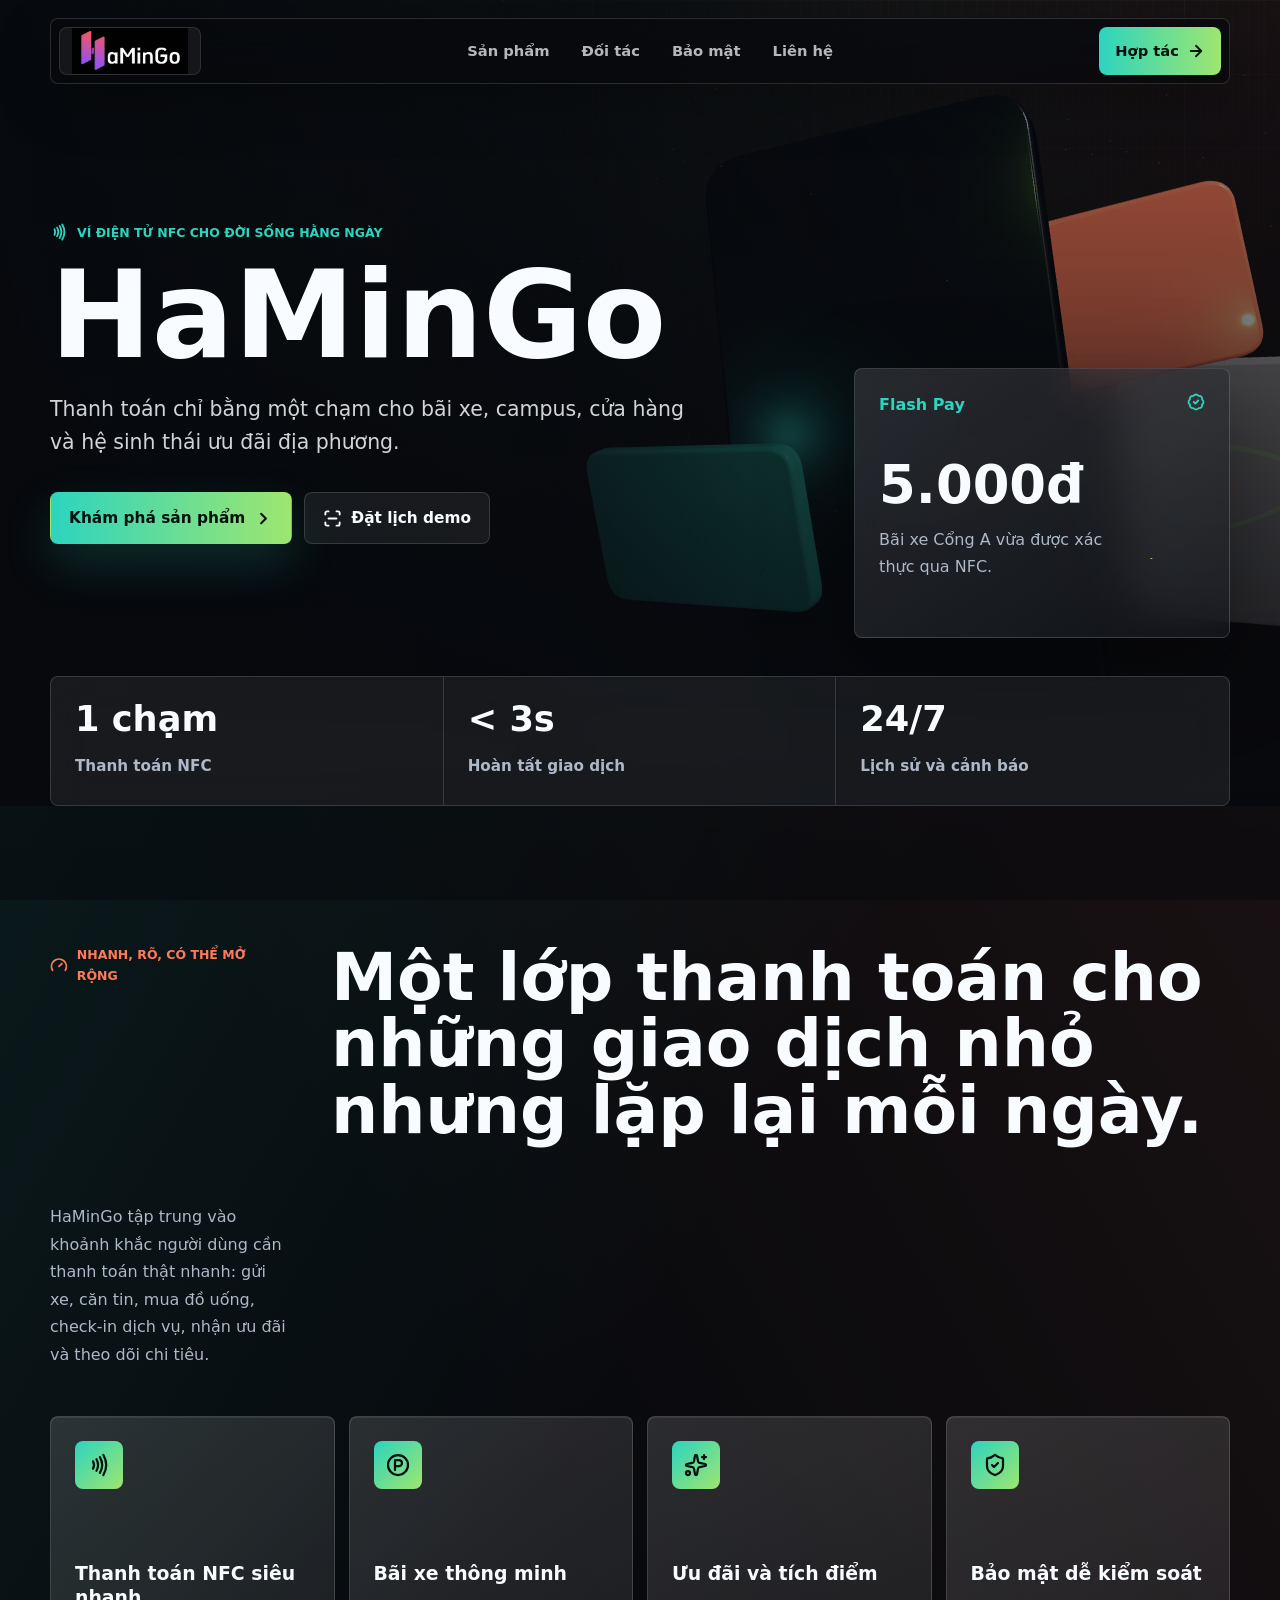
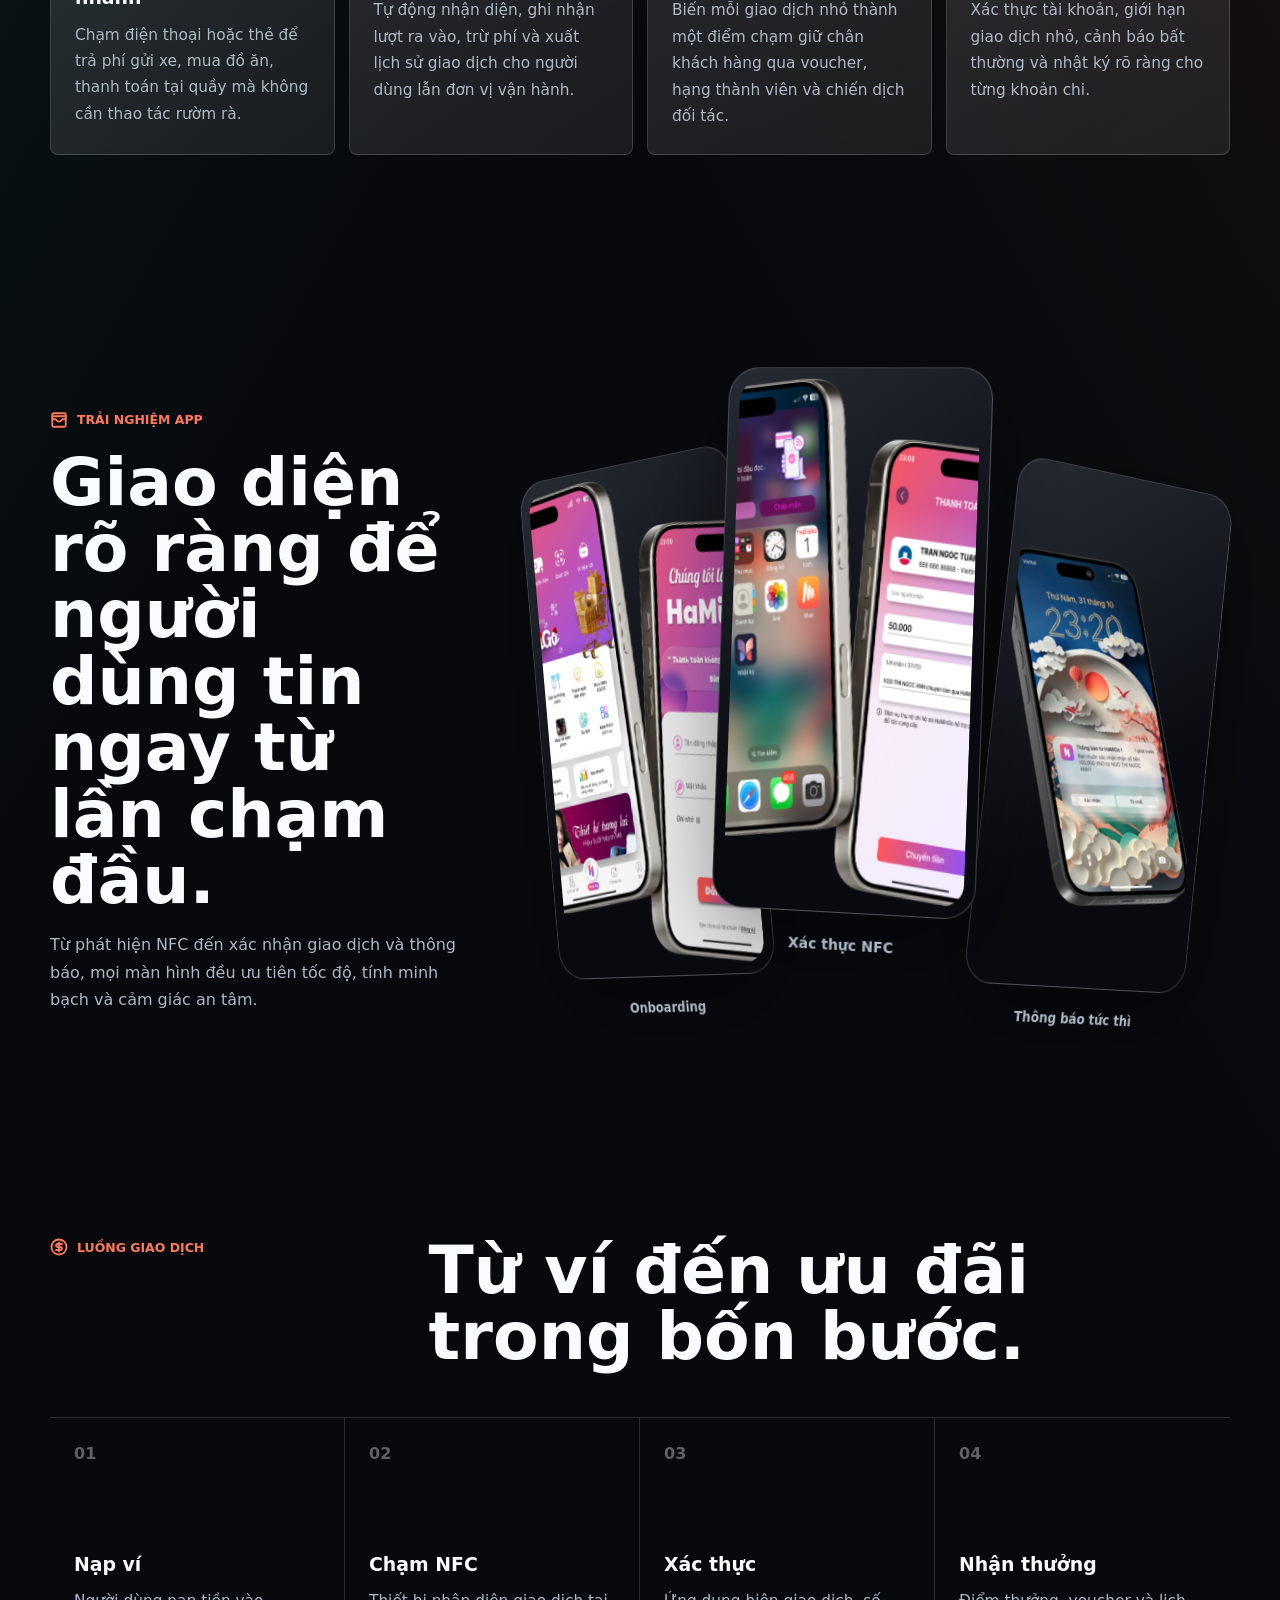
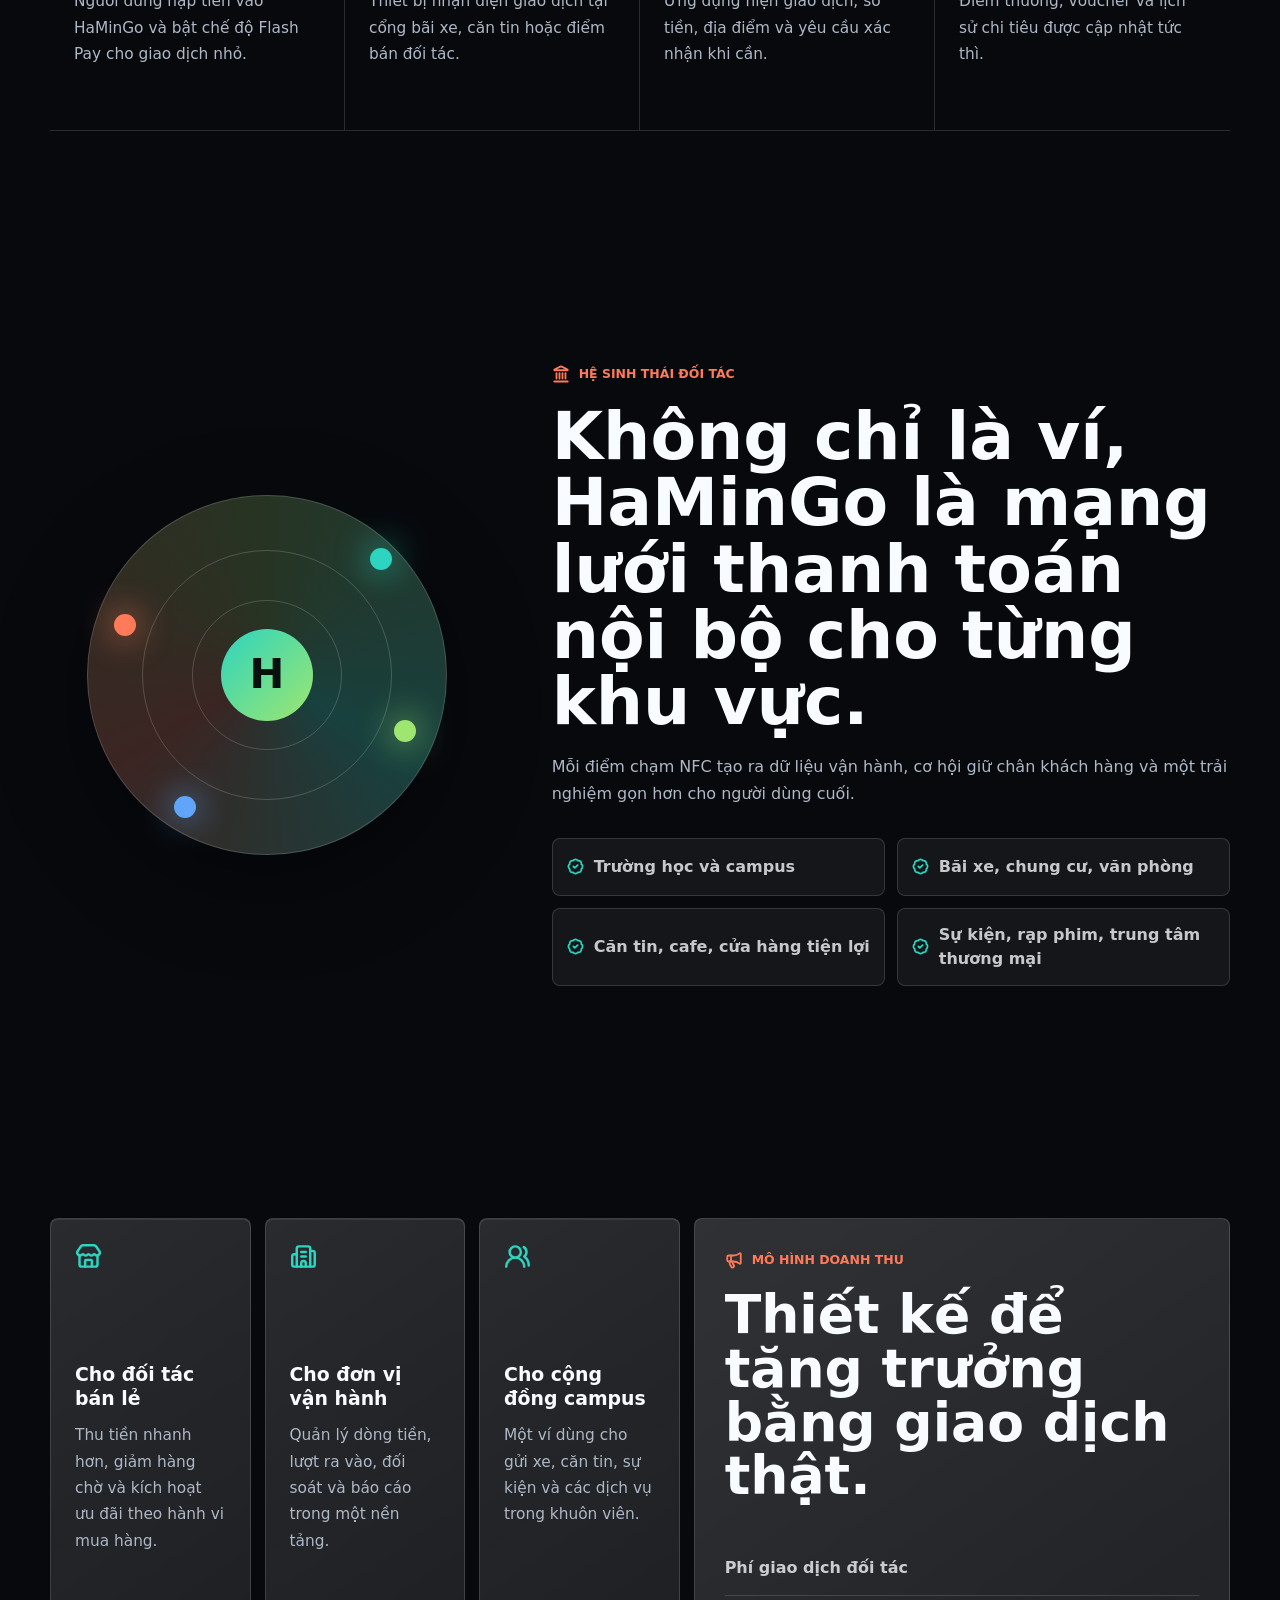
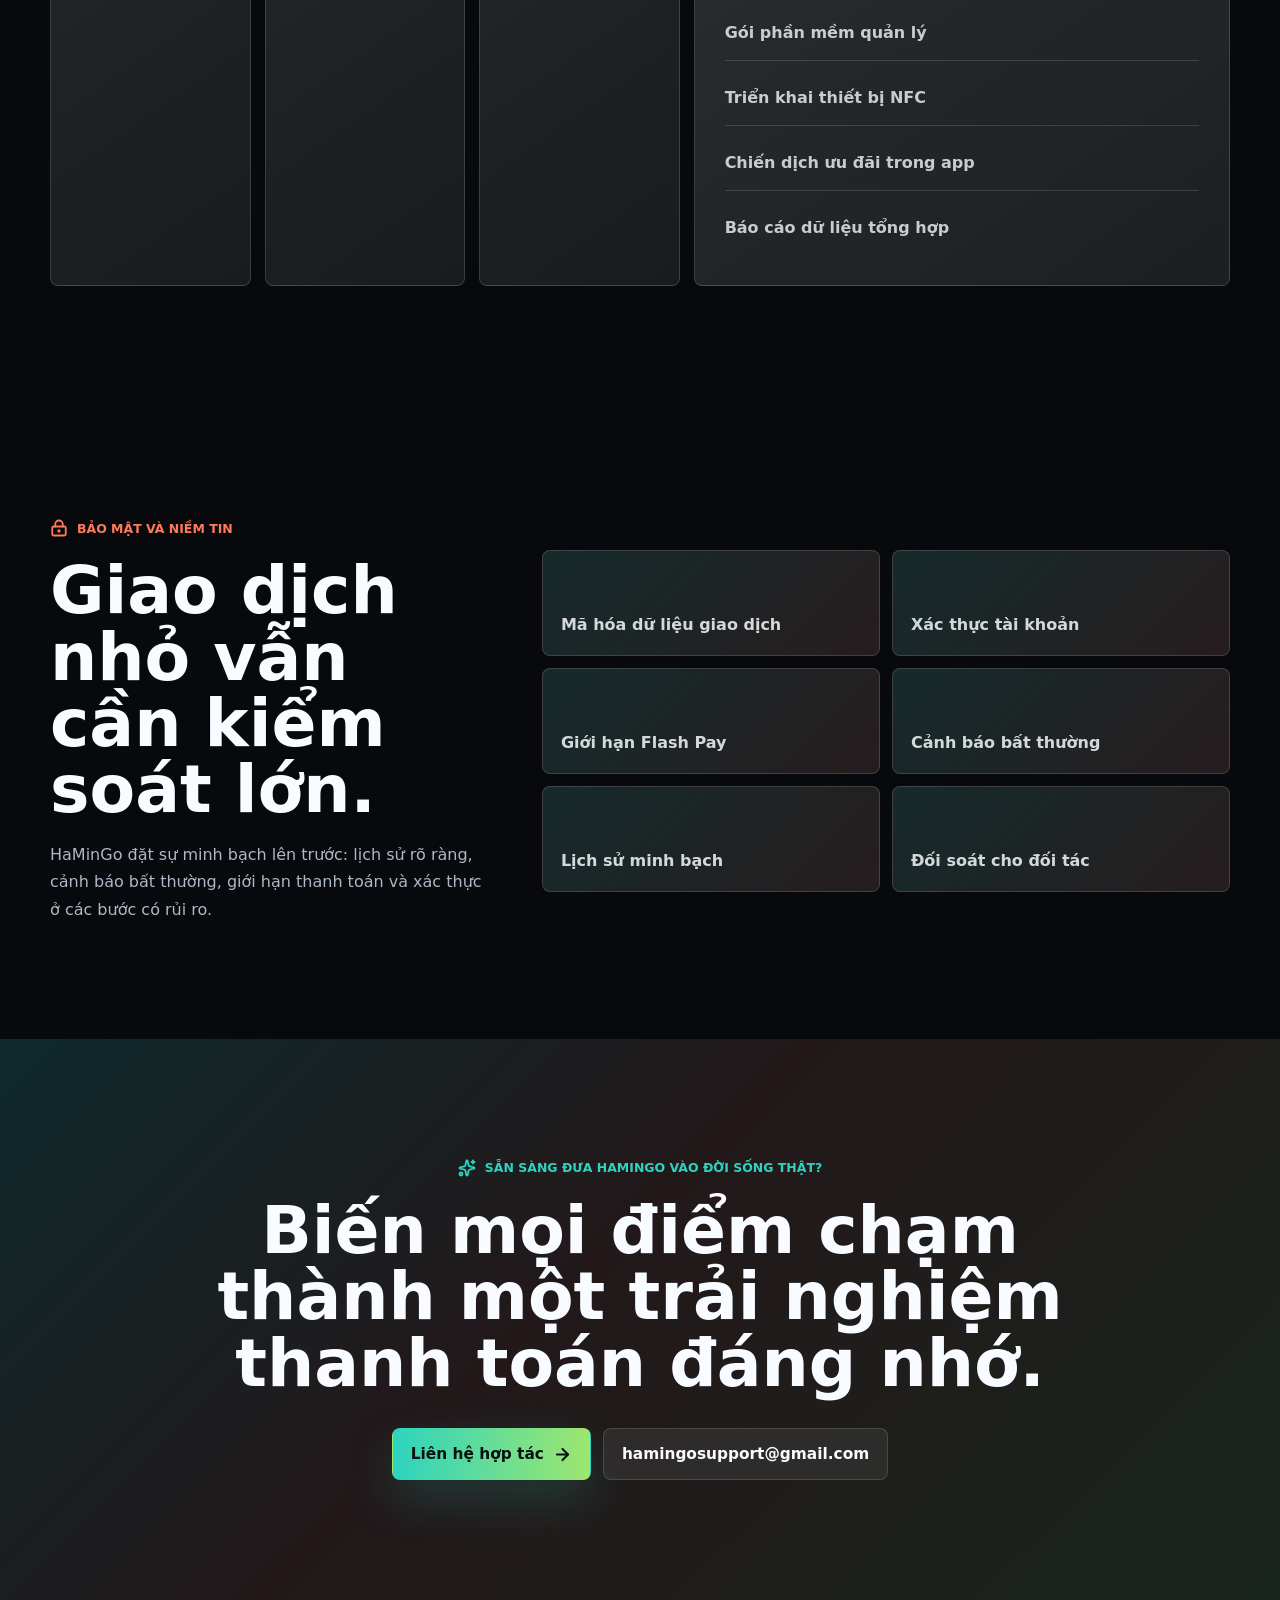
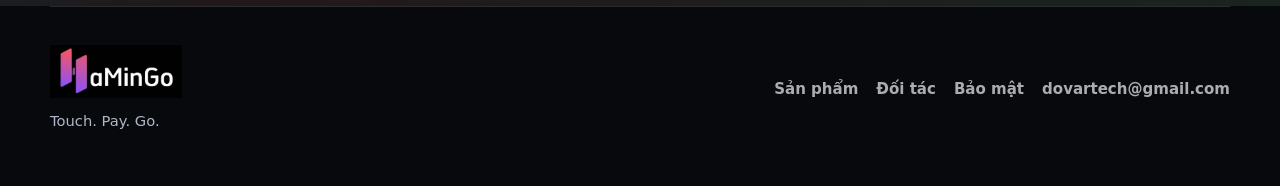
==== commit f17a8cef: "Publish HaMinGo 3D landing page" ====
--- a/index.html
+++ b/index.html
@@ -1,890 +1,2 @@
-<!DOCTYPE html>
-<html lang="zxx">
-
-
-<!-- Mirrored from html-templates.evonicmedia.com/finteezy/index.html by HTTrack Website Copier/3.x [XR&CO'2014], Mon, 24 Mar 2025 12:45:24 GMT -->
-
-<head>
-  <meta charset="UTF-8">
-  <meta http-equiv="X-UA-Compatible" content="IE=edge">
-  <meta name="viewport" content="width=device-width, initial-scale=1.0">
-  <title>HaMinGo - Ví điện tử thông minh</title>
-  <!-- favicon  -->
-  <link rel="shortcut icon" href="html-templates.evonicmedia.com/finteezy/assets/images/logo2.png" type="image/x-icon">
-  <!-- faremwork of css -->
-  <link rel="stylesheet" href="html-templates.evonicmedia.com/finteezy/assets/css/bootstrap-lib/bootstrap.min.css">
-  <!-- style sheet of css -->
-  <link rel="stylesheet" href="html-templates.evonicmedia.com/finteezy/assets/css/style.css">
-  <!-- Responsive sheet of css -->
-  <link rel="stylesheet" href="html-templates.evonicmedia.com/finteezy/assets/css/responsive.css">
-  <!-- fonts awsome icon link  -->
-  <link rel="stylesheet" href="html-templates.evonicmedia.com/finteezy/assets/font-awesome-lib/icon/font-awesome.min.css">
-  <!-- slick-slider link css -->
-  <link rel="stylesheet" href="html-templates.evonicmedia.com/finteezy/assets/css/slick.min.css">
-  <!-- animation of css -->
-  <link rel="stylesheet" href="html-templates.evonicmedia.com/finteezy/assets/css/aos.css">
-</head>
-
-<body>
-
-  <div class="site-wrapper">
-    <!-- ======== 1.1. Header section ======== -->
-    <header>
-      <nav class="navbar navbar-expand-lg container pt-lg-4 pt-3 pb-lg-4 pb-3">
-        <div class="container-fluid justify-content-lg-start justify-content-between">
-          <!-- site logo -->
-          <a class="nav-logo p-0" href="index.html">
-            <figure><img src="html-templates.evonicmedia.com/finteezy/assets/images/logo.png" alt="logo"></figure>
-          </a>
-          <!-- navigation button  -->
-          <div class="d-flex gap-3 flex-row-reverse">
-            <button class="open-aside" onclick="if (!window.__cfRLUnblockHandlers) return false; open_aside()"
-              type="button" data-cf-modified-daafcf34dde088bdeee832d8-="">
-              <i class="fa-solid fa-bars"></i>
-            </button>
-            <!-- navigation bar manu  -->
-            <div class="d-flex justify-content-between gap-xl-4 gap-lg-3 w-100 align-items-center">
-              <div class="collapse navbar-collapse " id="navbarSupportedContent">
-                <ul
-                  class="navbar-nav d-flex justify-content-center align-items-center gap-lg-4 gap-md-3 gap-sm-2 gap-2 mb-2 mb-lg-0">
-                  <li class="nav-item">
-                    <a class="nav-link active" href="index.html">Trang chủ</a>
-                  </li>
-                  <li class="nav-item">
-                    <a class="nav-link" href="html-templates.evonicmedia.com/finteezy/About.html">Thông tin khác</a>
-                  </li>
-                  <li class="nav-item">
-                    <a class="nav-link" href="html-templates.evonicmedia.com/finteezy/Services.html">Dịch vụ</a>
-                  </li>
-                  <li class="dropdown">
-                    <a class="nav-link d-flex align-item-center gap-1">Thêm<i
-                        class="fa-sharp fa-solid fa-sort-down"></i></a>
-                    <ul class="dropdown-menu">
-                      <li><a class="dropdown-item" href="html-templates.evonicmedia.com/finteezy/Pricing.html">Chi phí</a></li>
-                      <li>
-                        <a class="dropdown-item" href="html-templates.evonicmedia.com/finteezy/Testimonials.html">Đánh giá</a>
-                      </li>
-                    </ul>
-                  </li>
-                  <li class="nav-item">
-                    <a class="nav-link" href="html-templates.evonicmedia.com/finteezy/Contact.html">Liên hệ</a>
-                  </li>
-                </ul>
-              </div>
-              <div class="search SearchModal">
-                <a href="#">
-                  <i class="fa-solid fa-magnifying-glass"></i>
-                </a>
-              </div>
-              <div>
-                <a href="#" class="hover1 down-btn" id="getStartedAnchor">Tìm hiểu</a>
-              </div>
-            </div>
-          </div>
-        </div>
-      </nav>
-      <div class="modal searchModal">
-        <button class="close-btn d-flex" onclick="if (!window.__cfRLUnblockHandlers) return false; closeSearchModal()"
-          data-cf-modified-daafcf34dde088bdeee832d8-="">&times;</button>
-        <div class="position-relative d-flex align-items-center justify-content-center ">
-          <input type="text" placeholder="Search..." name="search">
-          <button class="search-btn">
-            <img src="html-templates.evonicmedia.com/finteezy/assets/images/icons/search.svg" alt="search">
-          </button>
-        </div>
-      </div>
-      <!--===== aside navigation slidebar =====-->
-      <aside>
-        <div id="mySidenav" class="right-sidbar">
-          <div class="side-nav-logo d-flex justify-content-between align-items-center ps-2 pe-1 nav-logo">
-            <figure class="navbar-brand">
-              <a href="index.html">
-                <img src="html-templates.evonicmedia.com/finteezy/assets/images/logo.png" alt="Logo">
-              </a>
-            </figure>
-            <button class="fa-solid fa-xmark" onclick="if (!window.__cfRLUnblockHandlers) return false; close_aside()"
-              data-cf-modified-daafcf34dde088bdeee832d8-=""></button>
-          </div>
-          <ul class="pt-4">
-            <li class="nav-item active">
-              <a aria-current="page" href="index.html">Trang chủ</a>
-            </li>
-            <li class="nav-item">
-              <a href="html-templates.evonicmedia.com/finteezy/About.html">Thông tin khác</a>
-            </li>
-            <li class="nav-item">
-              <a href="html-templates.evonicmedia.com/finteezy/Services.html">Dịch vụ</a>
-            </li>
-            <li class="nav-item">
-              <a href="html-templates.evonicmedia.com/finteezy/Contact.html">Liên hệ</a>
-            </li>
-            <li class="nav-item">
-              <div class="d-flex align-items-center justify-content-between" id="slid-btn">
-                <button class="a-slid page-btn">Thêm</button>
-                <i class="fa-solid fa-caret-down pe-2"></i>
-              </div>
-              <ul id="slid-drop">
-                <li><a href="html-templates.evonicmedia.com/finteezy/Pricing.html">Chi phí</a></li>
-                <li>
-                  <a href="html-templates.evonicmedia.com/finteezy/Testimonials.html">Đánh giá</a>
-                </li>
-              </ul>
-            </li>
-          </ul>
-        </div>
-      </aside>
-    </header>
-    <!-- ======== End of 1.1. Header section ======== -->
-    <!-- ======== 1.2. Hero section ========  -->
-    <section class="Hero">
-      <div class="container">
-        <div class="row">
-          <div class="col-lg-6">
-            <div class="d-flex flex-column" data-aos="fade-up">
-              <div>
-                <h1>Ví điện tử NFC thông minh <span>HaMinGo</h1>
-                <p>HaMinGo là ví điện tử thông minh giúp bạn thanh toán nhanh chóng và an toàn mọi lúc mọi nơi.
-                  Với công nghê NFC tiên tiến, HaMinGo cho phép bạn thanh toán chỉ với một cú chạm.
-                  Đăng ký ngay hôm nay để trải nghiệm dịch vụ tuyệt vời này!</p>
-                </p>
-                <div class="my-lg-2 my-md-3">
-                  <a href="html-templates.evonicmedia.com/finteezy/About.html" class="hover2">
-                    Thử ngay
-                  </a>
-                </div>
-              </div>
-              <div class="mt-1">
-                <h5>Hơn <span class="number" data-final-value="5000"></span>+ lượt đánh giá</h5>
-                <div class="d-flex">
-                  <figure><img src="html-templates.evonicmedia.com/finteezy/assets/images/index/thanh.jpg" alt="reviewImg_1"></figure>
-                  <figure><img src="html-templates.evonicmedia.com/finteezy/assets/images/index/ngocanh.jpg" alt="reviewImg_2"></figure>
-                  <figure><img src="html-templates.evonicmedia.com/finteezy/assets/images/index/tung.jpg" alt="reviewImg_3"></figure>
-                  <div class="rounded-circle d-flex justify-content-center align-items-center position-relative">
-                    <h5 class="p-0 ps-1"><span class="number" data-final-value="5"></span>K+</h5>
-                  </div>
-                </div>
-              </div>
-            </div>
-          </div>
-          <div class="col-lg-6">
-            <div class="position-relative d-flex flex-lg-row flex-column h-100">
-              <figure class="position-absolute d-flex justify-content-center" data-aos="zoom-in-up"><img src="html-templates.evonicmedia.com/finteezy/assets/images/index/Login-Home.png"
-                  alt="credit_cards" style="max-width: 60%; height: auto;">
-              </figure>
-              <div class="d-flex flex-lg-column align-items-end w-100" data-aos="fade-down">
-                <div class="pe-lg-3">
-                  <h2><span class="number" data-final-value="93"></span>k+</h2>
-                  <p>Khách hàng hài lòng</p>
-                </div>
-                <div class="pe-lg-1">
-                  <h2><span class="number" data-final-value="4.9"></span>/5</h2>
-                  <p>Đánh giá tích cực</p>
-                </div>
-                <div class="pe-lg-3">
-                  <h2><span class="number" data-final-value="99"></span>%</h2>
-                  <p>Bảo mật an toàn</p>
-                </div>
-              </div>
-            </div>
-          </div>
-        </div>
-      </div>
-    </section>
-    <!-- ======== End of 1.2. Hero section ========  -->
-    <!-- ======== 1.3. Partners section ======== -->
-    <section class="Partners">
-      <div class="container">
-        <div class="d-flex gap-3 align-items-center">
-          <hr class="flex-grow-1">
-          <h5>Đối tác thương mại của chúng tôi</h5>
-          <hr class="flex-grow-1">
-        </div>
-      </div>
-      <div class="PartnersSlider" data-aos="zoom-in">
-        <div>
-          <a href="https://vietteltelecom.vn/vx/">
-            <img src="html-templates.evonicmedia.com/finteezy/assets/images/icons/Viettel_logo_2021.png" alt="partner1">
-          </a>
-        </div>
-        <div>
-          <a href="https://www.cgv.vn/">
-            <img src="html-templates.evonicmedia.com/finteezy/assets/images/icons/CGV_Cinemas.webp" alt="partner2">
-          </a>
-        </div>
-        <div>
-          <a href="https://www.mbbank.com.vn/">
-            <img src="html-templates.evonicmedia.com/finteezy/assets/images/icons/Logo_MB_new.png" alt="partner3">
-          </a>
-        </div>
-        <div>
-          <a href="https://hsb.edu.vn/">
-            <img src="html-templates.evonicmedia.com/finteezy/assets/images/icons/HSB-logo-white-expand-1.png" alt="partner4">
-          </a>
-        </div>
-        <div>
-          <a href="https://www.cengroup.vn/">
-            <img src="html-templates.evonicmedia.com/finteezy/assets/images/icons/Logo-Cong-ty-Co-phan-Bat-dong-san-The-Ky.webp" alt="partner5">
-          </a>
-        </div>
-        <div>
-          <a href="https://dsvn.vn/#/">
-            <img src="html-templates.evonicmedia.com/finteezy/assets/images/icons/Đsvn.png" alt="partner6">
-          </a>
-        </div>
-        <div>
-          <a href="https://techcombank.com/">
-            <img src="html-templates.evonicmedia.com/finteezy/assets/images/icons/Techcombank_logo.png" alt="partner7">
-          </a>
-        </div>
-      </div>
-    </section>
-    <!-- ======== End of 1.3. Partners section ======== -->
-    <!-- ======== 1.4. Services section ======== -->
-    <section class="Services">
-      <div class="container">
-        <div class="row">
-          <div class="col-lg-6">
-            <div class="d-flex flex-wrap pt-lg-0 pt-5">
-              <div class="d-flex align-items-center gap-3" data-aos="flip-left">
-                <figure>
-                  <img src="html-templates.evonicmedia.com/finteezy/assets/images/icons/person.svg" alt="icon1">
-                </figure>
-                <div class="d-flex flex-column gap-2">
-                  <h5>Tài khoản ngân hàng</h5>
-                  <p>Chúng tôi cung cấp dịch vụ tài khoản ngân hàng an toàn và nhanh chóng.</p>
-                </div>
-              </div>
-              <div class="d-flex align-items-center gap-3" data-aos="flip-left">
-                <figure>
-                  <img src="html-templates.evonicmedia.com/finteezy/assets/images/icons/transaction.svg" alt="icon2">
-                </figure>
-                <div class="d-flex flex-column gap-2">
-                  <h5>Thanh toán dễ dàng</h5>
-                  <p>Thực hiện thanh toán chỉ vài giây ngắn ngủi mà không gặp phải bất kỳ khó khăn nào.</p>
-                </div>
-              </div>
-              <div class="d-flex align-items-center gap-3" data-aos="flip-left">
-                <figure>
-                  <img src="html-templates.evonicmedia.com/finteezy/assets/images/icons/investment.svg" alt="icon3">
-                </figure>
-                <div class="d-flex flex-column gap-2">
-                  <h5>Đầu tư tài chính</h5>
-                  <p>Trí tuệ nhân tạo HAHA đồng hành bên bạn, hỗ trợ đầu tư an toàn với lợi suất cao.</p>
-                </div>
-              </div>
-              <div class="d-flex align-items-center gap-3" data-aos="flip-left">
-                <figure>
-                  <img src="html-templates.evonicmedia.com/finteezy/assets/images/icons/card.svg" alt="icon4">
-                </figure>
-                <div class="d-flex flex-column gap-2">
-                  <h5>Chuyển tiền nhanh chóng và an toàn</h5>
-                  <p>Tốc độ chuyển tiền nhanh chóng, mượt mà hơn nhiều cách thức truyền thốngthống nhưng vẫn đảm bảo
-                    tính bảo mật cao</p>
-                </div>
-              </div>
-            </div>
-          </div>
-          <div class="col-lg-6">
-            <div class="d-flex flex-column h-100 position-relative" data-aos="fade-up">
-              <h2>
-                Thanh toán không <span>Lo âu</span>
-                Thổi bay vạn <span>Nỗi sầu</span>
-              </h2>
-              <p class="py-4 flex-grow-1">HaMinGo mong muốn đem đến cho bạn sự an toàn và tiện lợi tuyệt vời nhất trong
-                việc thanh toán hằng ngày.
-                Với công nghệ tiên tiến và đội ngũ chuyên gia hàng đầu, chúng tôi cam kết mang đến cho bạn trải nghiệm
-                thanh toán nhanh chóng và an toàn nhất. Hãy để HaMinGo giúp bạn tiết kiệm thời gian và tiền bạc trong
-                việc quản lý tài chính cá nhân của mình.</p>
-              </p>
-              <div>
-                <a href="html-templates.evonicmedia.com/finteezy/Services.html" class="hover2">Bắt đầu ngay</a>
-              </div>
-            </div>
-          </div>
-        </div>
-      </div>
-    </section>
-    <!-- ======== End of 1.4. Services section ======== -->
-    <!-- ========  1.5. Registration section ========  -->
-    <section class="Registration">
-      <div class="container">
-        <div class="row gy-lg-0 gy-md-5 gy-4">
-          <div class="col-lg-6">
-            <div class="mt-md-4" data-aos="fade-up">
-              <h2>Đăng ký giản đơn chỉ với <span>Một chạm</span></h2>
-              <p>Đăng ký và bắt đầu sử dụng HaMinGo ngay hôm nay để trải nghiệm ví điện tử NFC đầu tiên trên thế giới
-                hỗ trợ đa nền tảng.
-              </p>
-              <div class="d-flex gap-sm-5  gap-4 flex-sm-row flex-column">
-                <ul class="d-flex flex-column">
-                  <li>
-                    <h6>Đăng ký dễ dàng với số điện thoại cá nhân</h6>
-                  </li>
-                  <li>
-                    <h6>Xác thực Căn cước công dân đơn giản</h6>
-                  </li>
-                </ul>
-                <ul class="d-flex flex-column">
-                  <li>
-                    <h6>Thuận tiện sử dụng</h6>
-                  </li>
-                  <li>
-                    <h6>Thanh toán "Thần tốc"</h6>
-                  </li>
-                </ul>
-              </div>
-              <div class="d-flex  align-items-center gap-md-4 gap-3">
-                <div>
-                  <a href="html-templates.evonicmedia.com/finteezy/Contact.html" class="hover1">Đăng ký</a>
-                </div>
-                <div>
-                  <a href="html-templates.evonicmedia.com/finteezy/ComingSoon.html" class="hover2">Trải nghiệm sớm</a>
-                </div>
-              </div>
-            </div>
-          </div>
-          <div class="col-lg-6">
-            <div class="d-flex justify-content-lg-start justify-content-center">
-              <figure class="position-relative" data-aos="zoom-in-up" data-aos-delay="200">
-                <img class="w-100" src="html-templates.evonicmedia.com/finteezy/assets/images/index/giaodien.png" alt="registration_mobile" data-aos="fade-up" style="transform: scale(1.5);">
-              </figure>
-              <div class="d-flex flex-column gap-lg-4 gap-3 ps-lg-4 ps-3 pt-lg-2">
-                <div class="d-flex flex-column gap-lg-3" data-aos="flip-left">
-                  <figure class="d-flex justify-content-center align-items-center">
-                    <img src="html-templates.evonicmedia.com/finteezy/assets/images/icons/income_icon.svg" alt="income_icon">
-                  </figure>
-                  <div>
-                    <p class="p-0">Chi</p>
-                    <p class="pt-1"><span class="number" data-final-value="275214912">VND</span></p>
-                  </div>
-                </div>
-                <div class="d-flex flex-column gap-lg-3" data-aos="flip-left">
-                  <figure class="d-flex justify-content-center align-items-center"><img
-                      src="html-templates.evonicmedia.com/finteezy/assets/images/icons/icon_expenses.svg" alt="icon_expenses"></figure>
-                  <div>
-                    <p class="p-0">Thu</p>
-                    <p class="pt-1"><span class="number" data-final-value="31052004200504">VND</span></p>
-                  </div>
-                </div>
-                <figure data-aos="flip-left">
-                  <img class="w-100" src="html-templates.evonicmedia.com/finteezy/assets/images/index/monthly_Graph.webp" alt="monthly_Graph">
-                </figure>
-              </div>
-            </div>
-          </div>
-        </div>
-      </div>
-    </section>
-    <!-- ======== End of 1.5. Registration section ========  -->
-    <!-- ======== 1.6. Download section ========  -->
-    <section class="Download">
-      <div class="container">
-        <div class="row flex-md-row flex-column-reverse">
-          <div class="col-lg-5 col-md-5">
-            <figure class="d-flex h-100 position-relative" data-aos="zoom-in-up">
-              <img src="html-templates.evonicmedia.com/finteezy/assets/images/index/m.png" alt="download_Img">
-            </figure>
-          </div>
-          <div class="col-lg-7 col-md-7">
-            <div
-              class="d-flex flex-column h-100 justify-content-md-center justify-content-end text-md-start text-center"
-              data-aos="fade-up">
-              <h2>HaMinGo là ví điện tử sử dụng công nghệ NFC <span>Nhanh nhất thế giới</span></h2>
-              <p>Với công nghệ được phát triển sâu bởi đội ngũ kỹ thuật chất lượng cao, HaMinGo tự hào là ứng dụng ví
-                điện tử đầu tiên trên thế giới có thể thanh toán bằng công nghệ NFC trên đa nền tảng di động
-              </p>
-              <div class="d-flex gap-lg-4 gap-md-3 align-items-center">
-                <h5>TẢI VỀ NGAY HÔM NAY</h5>
-                <div class="d-flex gap-lg-3 gap-md-3">
-                  <a href="#">
-                    <div class="d-flex gap-lg-3 gap-2 justify-content-center align-items-center">
-                      <figure><img src="html-templates.evonicmedia.com/finteezy/assets/images/icons/apple.svg" alt="apple"></figure>
-                      <div>
-                        <p>Download on the </p>
-                        <h6>App Store</h6>
-                      </div>
-                    </div>
-                  </a>
-                  <a href="#">
-                    <div class="d-flex gap-lg-3 gap-2 justify-content-center align-items-center">
-                      <figure><img src="html-templates.evonicmedia.com/finteezy/assets/images/icons/playstore.svg" alt="playstore"></figure>
-                      <div>
-                        <p>GET IT ON</p>
-                        <h6>Google Play</h6>
-                      </div>
-                    </div>
-                  </a>
-                </div>
-              </div>
-            </div>
-          </div>
-        </div>
-      </div>
-    </section>
-    <!-- ======== End of 1.6. Download section ========  -->
-    <!-- ======== 1.7. Benefits section ======== -->
-    <section class="Benefits">
-      <div class="container">
-        <div class="row">
-          <div class="col-lg-7">
-            <div
-              class="d-flex flex-column h-100 gap-md-5 gap-4 justify-content-between justify-content-xl-start pb-lg-0 pb-5"
-              data-aos="fade-up">
-              <h2>Chuyển tiền "thần tốc" chỉ trong <span>Một phím bấm</span></h2>
-              <div class="d-flex gap-0 position-relative">
-                <div class="d-flex flex-column gap-5">
-                  <div class="d-flex flex-column gap-3">
-                    <h5>NGO THI NGOC ANH CHUYEN TIEN THANH CONG</h5>
-                    <div class="d-flex gap-4 align-items-center">
-                      <figure>
-                        <img src="html-templates.evonicmedia.com/finteezy/assets/images/index/ngocanh.jpg" alt="sender">
-                      </figure>
-                      <p><span class="number" data-final-value="466000"></span>VND</p>
-                    </div>
-                  </div>
-                  <div class="d-flex flex-column gap-3">
-                    <h5>TRAN VAN MINH NHAN TIEN </h5>
-                    <div class="d-flex gap-4 align-items-center">
-                      <figure>
-                        <img src="html-templates.evonicmedia.com/finteezy/assets/images/index/tranminh.jpg" alt="reciever">
-                      </figure>
-                      <p><span class="number" data-final-value="466000"></span>VND</p>
-                    </div>
-                  </div>
-                </div>
-                <div class="d-flex flex-column py-4">
-                  <figure>
-                    <img src="html-templates.evonicmedia.com/finteezy/assets/images/icons/Flag_of_Vietnam.svg.webp" alt="flag">
-                  </figure>
-                  <figure class="d-flex align-items-center justify-content-center">
-                    <img src="html-templates.evonicmedia.com/finteezy/assets/images/icons/telegram.png" alt="telegram">
-                  </figure>
-                  <figure>
-                    <img src="html-templates.evonicmedia.com/finteezy/assets/images/icons/Flag_of_Vietnam.svg.webp" alt="flag">
-                  </figure>
-                </div>
-                <div class="position-absolute p-4 d-flex align-items-center gap-3">
-                  <div>
-                    <figure>
-                      <i class="fa-solid fa-check"></i>
-                    </figure>
-                  </div>
-                  <p>THANH TOAN THANH CONG</p>
-                </div>
-              </div>
-            </div>
-          </div>
-          <div class="col-lg-5">
-            <figure class="position-relative pt-5 pt-lg-0" data-aos="zoom-in-up">
-              <img style="margin-top: 15%; max-width: 80%; height: auto;" src="html-templates.evonicmedia.com/finteezy/assets/images/index/Phát hiện-Xác thực.png" alt="mobile">
-            </figure>
-          </div>
-        </div>
-      </div>
-    </section>
-    <!-- ======== End of 1.7. Benefits section ======== -->
-    <!-- ======== 1.8. Testimonials section ======== -->
-    <section class="Testimonials">
-      <div class="container">
-        <div class="row">
-          <div class="col-md-6 col-lg-6">
-            <div class="d-flex flex-column gap-4 h-100 justify-content-center position-relative" data-aos="fade-up">
-              <h2>Phản hồi từ người dùng HaMinGo</h2>
-              <p>Tuy là ví điện tử non trẻ khi mới được thành lập, song HaMinGo được đông đảo người dùng đón nhận và
-                gửi tới những phản hồi tích cực. Chúng tôi luôn lắng nghe và cải thiện dịch vụ của mình để phục vụ người
-                dùng
-                một cách tốt nhất.
-              </p>
-              <div class="d-flex flex-row">
-                <div class="d-flex flex-column">
-                  <h3><span class="number" data-final-value="93"></span>k+</h3>
-                  <p>Khách hàng hài lòng</p>
-                </div>
-                <div class="d-flex flex-column">
-                  <h3><span class="number" data-final-value="4.9"></span>/5</h3>
-                  <p>Đánh giá tích cực</p>
-                </div>
-                <div class="d-flex flex-column">
-                  <h3><span class="number" data-final-value="100"></span>k+</h3>
-                  <p>Đăng ký trải nghiệm</p>
-                </div>
-              </div>
-            </div>
-          </div>
-          <div class="col-md-6 col-lg-6">
-            <div class="d-flex flex-column ps-lg-5 justify-content-between pt-5 pt-md-0">
-              <div class="d-flex gap-4 align-items-center position-relative" data-aos="fade-up">
-                <figure class="position-absolute">
-                  <img src="html-templates.evonicmedia.com/finteezy/assets/images/icons/comma.svg" alt="comma">
-                </figure>
-                <figure>
-                  <img src="html-templates.evonicmedia.com/finteezy/assets/images/index/trung.jpg" alt="john">
-                </figure>
-                <div class="d-flex flex-column gap-1">
-                  <div>
-                    <i class="fa-solid fa-star"></i>
-                    <i class="fa-solid fa-star"></i>
-                    <i class="fa-solid fa-star"></i>
-                    <i class="fa-solid fa-star"></i>
-                  </div>
-                  <div class="py-md-1">
-                    <h6>Phạm Xuân Trung</h6>
-                    <p>HSB - MET4</p>
-                  </div>
-                  <p class="p-0">HaMinGo thực sự là một ví điện tử tiện lợi, giúp tôi thanh toán mọi thứ chỉ với vài cú
-                    chạm.
-                    Không còn phải lo lắng về tiền mặt hay thẻ tín dụng nữa!</p>
-                </div>
-              </div>
-              <div class="d-flex gap-4 align-items-center position-relative" data-aos="fade-up">
-                <figure class="position-absolute">
-                  <img src="html-templates.evonicmedia.com/finteezy/assets/images/icons/comma.svg" alt="comma">
-                </figure>
-                <figure>
-                  <img src="html-templates.evonicmedia.com/finteezy/assets/images/index/minhhang.jpg" alt="william">
-                </figure>
-                <div class="d-flex flex-column gap-1">
-                  <div>
-                    <i class="fa-solid fa-star"></i>
-                    <i class="fa-solid fa-star"></i>
-                    <i class="fa-solid fa-star"></i>
-                    <i class="fa-solid fa-star"></i>
-                  </div>
-                  <div class="py-md-1">
-                    <h6>Lê Thị Minh Hằng</h6>
-                    <p>Kế toán viên</p>
-                  </div>
-                  <p class="p-0">HaMinGo không chỉ giúp tôi thanh toán trực tuyến dễ dàng,
-                    mà còn giúp tôi quản lý chi tiêu hàng tháng một cách hiệu quả. Rất hài lòng với ứng dụng này!</p>
-                </div>
-              </div>
-              <div class="d-flex gap-4 align-items-center position-relative" data-aos="fade-up">
-                <figure class="position-absolute">
-                  <img src="html-templates.evonicmedia.com/finteezy/assets/images/icons/comma.svg" alt="comma">
-                </figure>
-                <figure>
-                  <img src="html-templates.evonicmedia.com/finteezy/assets/images/index/tung.jpg" alt="Anna">
-                </figure>
-                <div class="d-flex flex-column gap-1">
-                  <div>
-                    <i class="fa-solid fa-star"></i>
-                    <i class="fa-solid fa-star"></i>
-                    <i class="fa-solid fa-star"></i>
-                    <i class="fa-solid fa-star"></i>
-                  </div>
-                  <div class="py-1">
-                    <h6>Nguyễn Duy Tùng</h6>
-                    <p>Chủ tịch CLB Hospitality and Modeling Club </p>
-                  </div>
-                  <p class="p-0">Dễ sử dụng, bảo mật cao và hỗ trợ thanh toán mọi lúc mọi nơi.
-                    HaMinGo là ví điện tử không thể thiếu trong cuộc sống của tôi!</p>
-                </div>
-              </div>
-            </div>
-          </div>
-        </div>
-      </div>
-    </section>
-    <!-- ======== End of 1.8. Testimonials section ======== -->
-    <!-- ======== 1.9. Pricing section ======== -->
-    <section class="Pricing">
-      <div class="container">
-        <div class="row">
-          <div class="col-md-6 col-lg-6">
-            <figure class="position-relative d-flex align-items-center" data-aos="zoom-in-up">
-              <img src="html-templates.evonicmedia.com/finteezy/assets/images/index/Login.png" alt="cards" style="transform: scale(1.4);">
-            </figure>
-          </div>
-          <div class="col-md-6 col-lg-6">
-            <div class="d-flex flex-column justify-content-center gap-lg-4 gap-2 h-100" data-aos="fade-up">
-              <h2 class="pb-2">Nâng cấp hơn - Đột phá, dũng mãnh hơn</h2>
-              <p>HaMinGo Basic là gói dịch vụ miễn phí dành cho tất cả người dùng.
-                Với gói dịch vụ này, bạn sẽ được trải nghiệm những tính năng cơ bản của HaMinGo mà không phải trả bất kỳ
-                khoản phí nào.</p>
-              <p>HaMinGo Premium dành cho khách hàng có nhu cầu sử dụng các tính năng nâng cao
-                từ HaMinGo. Với gói dịch vụ này, bạn sẽ được trải nghiệm những tính năng độc quyền
-                trên AI HAHA và hưởng những ưu đãi độc quyền của chúng tôi.</p>
-              </p>
-            </div>
-          </div>
-          <div class="col-md-6 col-lg-6">
-            <div class="d-flex flex-column h-100 gap-4" data-aos="flip-left">
-              <h4>Basic</h4>
-              <p class="pb-2 flex-grow-1">Phiên bản hoàn thiện nhất của HaMinGo với những tính năng độc quyền và ưu đãi
-                hấp dẫn.</p>
-              </p>
-              <div class="d-flex gap-4 align-items-center">
-                <h2><span class="number d-inline" data-final-value="0"></span>VND</h2>
-                <p>Tài khoản/tháng</p>
-              </div>
-              <div><a href="html-templates.evonicmedia.com/finteezy/Pricing.html" class="hover2">Thử ngay</a></div>
-            </div>
-          </div>
-          <div class="col-md-6 col-lg-6">
-            <div class="d-flex flex-column h-100 gap-4" data-aos="flip-left">
-              <h4>Premium</h4>
-              <p class="pb-2 flex-grow-1">Tính năng nâng cao với những ưu đãi độc quyền như đầu tư tài chính cá nhân,
-                ưu đã voucher đối tác, bảo hiểm tài sản cá nhân và nhiều hơn nữa.</p>
-              </p>
-              </p>
-              <div class="d-flex gap-4 align-items-center">
-                <h2><span class="number d-inline" data-final-value="150000"></span>VND</h2>
-                <p>Tài khoản/tháng</p>
-              </div>
-              <div><a href="html-templates.evonicmedia.com/finteezy/Pricing.html" class="hover2">Thử ngay</a></div>
-            </div>
-          </div>
-        </div>
-      </div>
-    </section>
-    <!-- ======== End of 1.9. Pricing section ======== -->
-    <!-- ======== 1.11. FAQs section ======== -->
-    <section class="FAQs">
-      <div class="container">
-        <div class="row" style="padding-top: 10%;">
-          <div class="col-md-6 col-lg-7">
-            <div data-aos="fade-up" >
-              <h2>Câu hỏi thường xuyên mà <span>HaMinGo</span> thường nghe</h2>
-              <p>Dưới đây là những câu hỏi mà người dùng hay hỏi HaMinGo.
-                Hãy xem dưới đây có bạn không nhé! Và nếu bạn có bất kỳ câu hỏi nào khác,
-                hãy liên hệ với chúng tôi qua trang Liên hệ, chúng tôi sẽ phản hồi trong thời gian
-                sớm nhất.</p>
-              </p>
-              <div>
-                <div class="accordion accordion-flush d-flex flex-column" id="accordionExample">
-                  <div class="accordion-item">
-                    <h2 class="accordion-header">
-                      <button class="accordion-button" type="button" data-bs-toggle="collapse"
-                        data-bs-target="#collapseOne" aria-expanded="true" aria-controls="collapseOne">
-                        Làm thế nào để tôi bắt đầu sử dụng ví điện tử HaMinGo?
-                      </button>
-                    </h2>
-                    <div id="collapseOne" class="accordion-collapse collapse show" data-bs-parent="#accordionExample">
-                      <div class="accordion-body">
-                        <p>Bạn chỉ cần tải ứng dụng HaMinGo từ App Store hoặc Google Play, đăng ký tài khoản và liên kết
-                          với tài khoản ngân hàng của bạn.
-                          Sau đó, bạn có thể bắt đầu sử dụng các tính năng như chuyển tiền, thanh toán hóa đơn và theo
-                          dõi chi tiêu..</p>
-                      </div>
-                    </div>
-                  </div>
-                  <div class="accordion-item">
-                    <h2 class="accordion-header">
-                      <button class="accordion-button collapsed" type="button" data-bs-toggle="collapse"
-                        data-bs-target="#collapseTwo" aria-expanded="false" aria-controls="collapseTwo">
-                        HaMinGo có an toàn và bảo mật không?
-                      </button>
-                    </h2>
-                    <div id="collapseTwo" class="accordion-collapse collapse" data-bs-parent="#accordionExample">
-                      <div class="accordion-body">
-                        <p>HaMinGo sử dụng các công nghệ bảo mật tiên tiến như mã hóa dữ liệu và xác thực hai yếu tố
-                          (2FA) để đảm bảo an toàn cho tất cả các giao dịch của bạn.</p>
-                      </div>
-                    </div>
-                  </div>
-                  <div class="accordion-item">
-                    <h2 class="accordion-header">
-                      <button class="accordion-button collapsed" type="button" data-bs-toggle="collapse"
-                        data-bs-target="#collapseThree" aria-expanded="false" aria-controls="collapseThree">
-                        Tôi có thể chuyển tiền quốc tế qua HaMinGo không?
-                      </button>
-                    </h2>
-                    <div id="collapseThree" class="accordion-collapse collapse" data-bs-parent="#accordionExample">
-                      <div class="accordion-body">
-                        <p>Hiện tại, HaMinGo chỉ hỗ trợ chuyển tiền trong nước.
-                          Tuy nhiên, chúng tôi đang nỗ lực phát triển tính năng chuyển tiền quốc tế trong tương lai.</p>
-                      </div>
-                    </div>
-                  </div>
-                  <div class="accordion-item">
-                    <h2 class="accordion-header">
-                      <button class="accordion-button collapsed" type="button" data-bs-toggle="collapse"
-                        data-bs-target="#collapseFour" aria-expanded="false" aria-controls="collapseFour">
-                        HaMinGo có hỗ trợ thanh toán hóa đơn không?
-                      </button>
-                    </h2>
-                    <div id="collapseFour" class="accordion-collapse collapse" data-bs-parent="#accordionExample">
-                      <div class="accordion-body">
-                        <p>Có, bạn có thể thanh toán các hóa đơn như điện, nước,
-                          internet và nhiều dịch vụ khác trực tiếp qua HaMinGo, giúp tiết kiệm thời gian và công sức.
-                        </p>
-                      </div>
-                    </div>
-                  </div>
-                </div>
-              </div>
-            </div>
-          </div>
-          <div class="col-md-6 col-lg-5">
-            <figure class="position-relative pt-md-0 pt-5" data-aos="zoom-in">
-              <img src="html-templates.evonicmedia.com/finteezy/assets/images/index/v.png" alt="faqs">
-            </figure>
-          </div>
-        </div>
-      </div>
-    </section>
-    <!-- ======== End of 1.11. FAQs section ======== -->
-    <!-- ======== 1.12. Footer section ======== -->
-    <footer>
-      <div class="container">
-        <div class="d-flex flex-column align-items-center justify-content-center gap-lg-5 gap-md-4">
-          <h2>Cập nhật thông tin mới nhất từ chúng tôi</h2>
-          <form class="d-flex justify-content-center align-items-center gap-lg-4 w-100">
-            <input type="email" placeholder="Enter Your Email" required name="footerEmail">
-            <button type="submit" class="hover1">Subscribe</button>
-          </form>
-          <div class="modal fade" data-bs-backdrop="static" data-bs-keyboard="false" tabindex="-1">
-            <div class="modal-dialog modal-dialog-centered">
-              <div class="modal-content">
-                <img src="html-templates.evonicmedia.com/finteezy/assets/images/icons/Confirmation_1.gif" alt="submitIcon">
-                <div>
-                  <h4>Phản hồi của bạn đã được chấp thuận</h4>
-                  <h6>Thông tin của bạn đã được HaMinGo tiếp nhận. Cảm ơn bạn đã chờ đợi HaMinGo, hi vọng chúng tôi
-                    có thể phục vụ bạn trong thời gian sớm nhất.</h6>
-                  <h6>HaMinGo sẽ gửi thông báo đến bạn qua email mà bạn đã cung cấp. Xin trân trọng cảm ơn!</h6>
-                  </h6>
-                </div>
-                <button type="button" class="hover1 m-auto" data-bs-dismiss="modal">Close</button>
-              </div>
-            </div>
-          </div>
-        </div>
-        <div class="d-flex justify-content-between w-100">
-          <div class="z-1 d-flex align-items-md-start align-items-center text-md-start text-center flex-column">
-            <figure>
-              <a href="index.html">
-                <img src="html-templates.evonicmedia.com/finteezy/assets/images/logo.png" alt="logo">
-              </a>
-            </figure>
-            <p class="m-0">Vì người Việt - Cùng người Việt - Nâng tầm vị thế Việt </p>
-            <div class="d-flex gap-lg-4 gap-md-3 flex-row">
-              <a href="#">
-                <figure class="d-flex justify-content-center align-items-center">
-                  <i class="fa-brands fa-facebook-f"></i>
-                </figure>
-              </a>
-              <a href="#">
-                <figure class="d-flex justify-content-center align-items-center">
-                  <i class="fa-brands fa-twitter"></i>
-                </figure>
-              </a>
-              <a href="#">
-                <figure class="d-flex justify-content-center align-items-center"><i class="fa-brands fa-instagram"></i>
-                </figure>
-              </a>
-              <a href="#">
-                <figure class="d-flex justify-content-center align-items-center"><i class="fa-brands fa-linkedin"></i>
-                </figure>
-              </a>
-            </div>
-          </div>
-          <div
-            class="d-flex flex-column gap-lg-4 d-flex align-items-md-start align-items-center text-md-start text-center ms-0">
-            <h5>Liên hệ với chúng tôi</h5>
-            <ul>
-              <li><a
-                  href="https://www.google.com/maps/place/Tr%C6%B0%E1%BB%9Dng+Qu%E1%BA%A3n+tr%E1%BB%8B+v%C3%A0+Kinh+doanh,+%C4%90%E1%BA%A1i+h%E1%BB%8Dc+Qu%E1%BB%91c+gia+H%C3%A0+N%E1%BB%99i/@21.0383505,105.7789122,17z/data=!4m14!1m7!3m6!1s0x313454caba4331c7:0xe228e8385e21624f!2zVHLGsOG7nW5nIFF14bqjbiB0cuG7iyB2w6AgS2luaCBkb2FuaCwgxJDhuqFpIGjhu41jIFF14buRYyBnaWEgSMOgIE7hu5lp!8m2!3d21.0383505!4d105.7814925!16s%2Fg%2F12353sgm!3m5!1s0x313454caba4331c7:0xe228e8385e21624f!8m2!3d21.0383505!4d105.7814925!16s%2Fg%2F12353sgm?hl=vi-VN&entry=ttu&g_ep=EgoyMDI1MDQwOS4wIKXMDSoASAFQAw%3D%3D">Trường
-                  Quản trị và kinh doanh - Đại học quốc gia Hà Nội</a></li>
-              <li>
-                Cần trợ giúp? Liên hệ với chúng tôi ngay
-                <a href="#">
-                  <span class="d-block">(+84) 37 987 9161</span></a>
-              </li>
-              <li><a href="#"><span class="__cf_email__" data-cfemail="">dovartech@gmail.com&#160</span></a></li>
-            </ul>
-          </div>
-          <div
-            class="d-flex gap-md-3 flex-column p-0 d-flex align-items-md-start align-items-center text-md-start text-center">
-            <h5>DOWNLOAD THE APP</h5>
-            <p>Chúng tôi gợi ý bạn những nền tảng hộ trợ cài đặt ứng dụng HaMinGo</p>
-            <div class="d-flex gap-lg-3 gap-md-3">
-              <a href="#">
-                <div class="d-flex gap-lg-3 gap-2 justify-content-center align-items-center">
-                  <figure><img src="html-templates.evonicmedia.com/finteezy/assets/images/icons/apple.svg" alt="apple"></figure>
-                  <div>
-                    <p>Download on the </p>
-                    <h6>App Store</h6>
-                  </div>
-                </div>
-              </a>
-              <a href="#">
-                <div class="d-flex gap-lg-3 gap-2 justify-content-center align-items-center">
-                  <figure><img src="html-templates.evonicmedia.com/finteezy/assets/images/icons/playstore.svg" alt="playstore"></figure>
-                  <div>
-                    <p>GET IT ON</p>
-                    <h6>Google Play</h6>
-                  </div>
-                </div>
-              </a>
-            </div>
-          </div>
-        </div>
-        <div class="w-100 text-center py-lg-4 py-3">
-          <p>Copyright &copy; <span id="year"></span> HaMinGo By Dovartech. All Rights Reserved.</p>
-        </div>
-      </div>
-      <!-- scroll to top  -->
-      <div class="scrollToTop">
-        <div class="arrowUp">
-          <i class="fa-solid fa-arrow-up"></i>
-        </div>
-        <div class="water">
-          <svg viewBox="0 0 560 20" class="water_wave water_wave_back">
-            <use xlink:href="#wave"></use>
-          </svg>
-          <svg viewBox="0 0 560 20" class="water_wave water_wave_front">
-            <use xlink:href="#wave"></use>
-          </svg>
-          <svg version="1.1" xmlns="http://www.w3.org/2000/svg" xmlns:xlink="http://www.w3.org/1999/xlink"
-            viewBox="0 0 560 20" style="display: none;">
-            <symbol id="wave">
-              <path
-                d="M420,20c21.5-0.4,38.8-2.5,51.1-4.5c13.4-2.2,26.5-5.2,27.3-5.4C514,6.5,518,4.7,528.5,2.7c7.1-1.3,17.9-2.8,31.5-2.7c0,0,0,0,0,0v20H420z">
-              </path>
-              <path
-                d="M420,20c-21.5-0.4-38.8-2.5-51.1-4.5c-13.4-2.2-26.5-5.2-27.3-5.4C326,6.5,322,4.7,311.5,2.7C304.3,1.4,293.6-0.1,280,0c0,0,0,0,0,0v20H420z">
-              </path>
-              <path
-                d="M140,20c21.5-0.4,38.8-2.5,51.1-4.5c13.4-2.2,26.5-5.2,27.3-5.4C234,6.5,238,4.7,248.5,2.7c7.1-1.3,17.9-2.8,31.5-2.7c0,0,0,0,0,0v20H140z">
-              </path>
-              <path
-                d="M140,20c-21.5-0.4-38.8-2.5-51.1-4.5c-13.4-2.2-26.5-5.2-27.3-5.4C46,6.5,42,4.7,31.5,2.7C24.3,1.4,13.6-0.1,0,0c0,0,0,0,0,0l0,20H140z">
-              </path>
-            </symbol>
-          </svg>
-        </div>
-      </div>
-    </footer>
-    <!-- ======== End of 1.12. Footer section ======== -->
-  </div>
-
-  <!-- bootstrap min javascript -->
-  <script data-cfasync="false" src="html-templates.evonicmedia.com/cdn-cgi/scripts/5c5dd728/cloudflare-static/email-decode.min.js"></script>
-  <script src="html-templates.evonicmedia.com/finteezy/assets/js/javascript-lib/bootstrap.min.js" type="daafcf34dde088bdeee832d8-text/javascript"></script>
-  <!-- j Query -->
-  <script src="html-templates.evonicmedia.com/finteezy/assets/js/jquery.js" type="daafcf34dde088bdeee832d8-text/javascript"></script>
-  <!-- slick slider js -->
-  <script src="html-templates.evonicmedia.com/finteezy/assets/js/slick.min.js" type="daafcf34dde088bdeee832d8-text/javascript"></script>
-  <!-- main javascript -->
-  <script src="html-templates.evonicmedia.com/finteezy/assets/js/custom.js" type="daafcf34dde088bdeee832d8-text/javascript"></script>
-  <!-- animation from javascript -->
-  <script src="html-templates.evonicmedia.com/finteezy/assets/js/aos.js" type="daafcf34dde088bdeee832d8-text/javascript"></script>
-
-  <script src="html-templates.evonicmedia.com/cdn-cgi/scripts/7d0fa10a/cloudflare-static/rocket-loader.min.js"
-    data-cf-settings="daafcf34dde088bdeee832d8-|49" defer></script>
-  <script>(function () { function c() { var b = a.contentDocument || a.contentWindow.document; if (b) { var d = b.createElement('script'); d.innerHTML = "window.__CF$cv$params={r:'925643e018f7a8fd',t:'MTc0MjgyMDMyMi4wMDAwMDA='};var a=document.createElement('script');a.nonce='';a.src='html-templates.evonicmedia.com/cdn-cgi/challenge-platform/h/b/scripts/jsd/708f7a809116/maind41d.js';document.getElementsByTagName('head')[0].appendChild(a);"; b.getElementsByTagName('head')[0].appendChild(d) } } if (document.body) { var a = document.createElement('iframe'); a.height = 1; a.width = 1; a.style.position = 'absolute'; a.style.top = 0; a.style.left = 0; a.style.border = 'none'; a.style.visibility = 'hidden'; document.body.appendChild(a); if ('loading' !== document.readyState) c(); else if (window.addEventListener) document.addEventListener('DOMContentLoaded', c); else { var e = document.onreadystatechange || function () { }; document.onreadystatechange = function (b) { e(b); 'loading' !== document.readyState && (document.onreadystatechange = e, c()) } } } })();</script>
-  <script defer src="https://static.cloudflareinsights.com/beacon.min.js/vcd15cbe7772f49c399c6a5babf22c1241717689176015"
-    integrity="sha512-ZpsOmlRQV6y907TI0dKBHq9Md29nnaEIPlkf84rnaERnq6zvWvPUqr2ft8M1aS28oN72PdrCzSjY4U6VaAw1EQ=="
-    data-cf-beacon='{"rayId":"925643e018f7a8fd","version":"2025.1.0","r":1,"serverTiming":{"name":{"cfExtPri":true,"cfL4":true,"cfSpeedBrain":true,"cfCacheStatus":true}},"token":"afef85246d6f4aa98a1a0a5c34b94c75","b":1}'
-    crossorigin="anonymous"></script>
-  <script
-    type="text/javascript">window.DocsBotAI = window.DocsBotAI || {}, DocsBotAI.init = function (e) { return new Promise((t, r) => { var n = document.createElement("script"); n.type = "text/javascript", n.async = !0, n.src = "https://widget.docsbot.ai/chat.js"; let o = document.getElementsByTagName("script")[0]; o.parentNode.insertBefore(n, o), n.addEventListener("load", () => { let n; Promise.all([new Promise((t, r) => { window.DocsBotAI.mount(Object.assign({}, e)).then(t).catch(r) }), (n = function e(t) { return new Promise(e => { if (document.querySelector(t)) return e(document.querySelector(t)); let r = new MutationObserver(n => { if (document.querySelector(t)) return e(document.querySelector(t)), r.disconnect() }); r.observe(document.body, { childList: !0, subtree: !0 }) }) })("#docsbotai-root"),]).then(() => t()).catch(r) }), n.addEventListener("error", e => { r(e.message) }) }) };</script>
-  <script type="text/javascript">
-    DocsBotAI.init({ id: "s0AGNpluFCoLJHyU8cvF/wVc45FhJURhGru8OVsLl" });
-  </script>
-</body>
-
-
-<!-- Mirrored from html-templates.evonicmedia.com/finteezy/index.html by HTTrack Website Copier/3.x [XR&CO'2014], Mon, 24 Mar 2025 12:45:40 GMT -->
-
-</html>+<!DOCTYPE html><html lang="vi"><head><meta charSet="utf-8"/><meta name="viewport" content="width=device-width, initial-scale=1"/><link rel="preload" href="/assets/brand/hamingo-logo-word.jpg" as="image"/><link rel="preload" href="/assets/mockups/login-home.png" as="image"/><link rel="preload" href="/assets/mockups/detect-verify.png" as="image"/><link rel="preload" href="/assets/mockups/notification.png" as="image"/><link rel="stylesheet" href="/assets/index-rCTfTrpc.css" data-rsc-css-href="/assets/index-rCTfTrpc.css" data-precedence="vite-rsc/importer-resources"/><link rel="modulepreload" href="/assets/layout-segment-context-DKIFgoDQ.js" crossorigin=""/><link rel="modulepreload" href="/assets/rolldown-runtime-S-ySWqyJ.js" crossorigin=""/><link rel="modulepreload" href="/assets/index-CpL_aPSA.js" crossorigin=""/><link rel="modulepreload" href="/assets/framework-XU8gKkFC.js" crossorigin=""/><link rel="modulepreload" href="/assets/Icon-D4C-hQEA.js" crossorigin=""/><link rel="modulepreload" href="/assets/HeroScene-DXcybHWg.js" crossorigin=""/><title>HaMinGo - Ví điện tử NFC thông minh</title><meta name="description" content="HaMinGo là ví điện tử NFC cho thanh toán một chạm, bãi xe thông minh, ưu đãi đối tác và giao dịch nhỏ hằng ngày."/><link rel="shortcut icon" href="/assets/brand/hamingo-logo-white.png"/><link rel="icon" href="/assets/brand/hamingo-logo-white.png"/><script>self.__VINEXT_RSC_PARAMS__={}</script><script>self.__VINEXT_RSC_NAV__={"pathname":"/","searchParams":[]}</script><link rel="modulepreload" href="/assets/index-CpL_aPSA.js" />
+</head><body><main><header class="site-header"><a class="brand-mark" href="#top" aria-label="HaMinGo"><img src="/assets/brand/hamingo-logo-word.jpg" alt="HaMinGo"/></a><nav class="top-nav" aria-label="Điều hướng chính"><a href="#product">Sản phẩm</a><a href="#partners">Đối tác</a><a href="#security">Bảo mật</a><a href="#contact">Liên hệ</a></nav><a class="nav-action" href="mailto:dovartech@gmail.com?subject=Hop%20tac%20voi%20HaMinGo"><span>Hợp tác</span><svg xmlns="http://www.w3.org/2000/svg" width="18" height="18" viewBox="0 0 24 24" fill="none" stroke="currentColor" stroke-width="2.4" stroke-linecap="round" stroke-linejoin="round" class="lucide lucide-arrow-right" aria-hidden="true"><path d="M5 12h14"></path><path d="m12 5 7 7-7 7"></path></svg></a></header><section class="hero" id="top" aria-labelledby="hero-title"><canvas class="hero-canvas" aria-label="Mô phỏng 3D thanh toán NFC HaMinGo"></canvas><div class="hero-shell"><div class="hero-copy"><p class="eyebrow"><svg xmlns="http://www.w3.org/2000/svg" width="18" height="18" viewBox="0 0 24 24" fill="none" stroke="currentColor" stroke-width="2.5" stroke-linecap="round" stroke-linejoin="round" class="lucide lucide-nfc" aria-hidden="true"><path d="M6 8.32a7.43 7.43 0 0 1 0 7.36"></path><path d="M9.46 6.21a11.76 11.76 0 0 1 0 11.58"></path><path d="M12.91 4.1a15.91 15.91 0 0 1 .01 15.8"></path><path d="M16.37 2a20.16 20.16 0 0 1 0 20"></path></svg>Ví điện tử NFC cho đời sống hằng ngày</p><h1 id="hero-title">HaMinGo</h1><p class="hero-lead">Thanh toán chỉ bằng một chạm cho bãi xe, campus, cửa hàng và hệ sinh thái ưu đãi địa phương.</p><div class="hero-actions"><a class="button button-primary" href="#product"><span>Khám phá sản phẩm</span><svg xmlns="http://www.w3.org/2000/svg" width="19" height="19" viewBox="0 0 24 24" fill="none" stroke="currentColor" stroke-width="2.6" stroke-linecap="round" stroke-linejoin="round" class="lucide lucide-chevron-right" aria-hidden="true"><path d="m9 18 6-6-6-6"></path></svg></a><a class="button button-secondary" href="mailto:dovartech@gmail.com?subject=Demo%20HaMinGo"><svg xmlns="http://www.w3.org/2000/svg" width="19" height="19" viewBox="0 0 24 24" fill="none" stroke="currentColor" stroke-width="2.4" stroke-linecap="round" stroke-linejoin="round" class="lucide lucide-scan-line" aria-hidden="true"><path d="M3 7V5a2 2 0 0 1 2-2h2"></path><path d="M17 3h2a2 2 0 0 1 2 2v2"></path><path d="M21 17v2a2 2 0 0 1-2 2h-2"></path><path d="M7 21H5a2 2 0 0 1-2-2v-2"></path><path d="M7 12h10"></path></svg><span>Đặt lịch demo</span></a></div></div><div class="hero-panel" aria-label="Tổng quan giao dịch HaMinGo"><div class="panel-topline"><span>Flash Pay</span><svg xmlns="http://www.w3.org/2000/svg" width="18" height="18" viewBox="0 0 24 24" fill="none" stroke="currentColor" stroke-width="2.4" stroke-linecap="round" stroke-linejoin="round" class="lucide lucide-badge-check" aria-hidden="true"><path d="M3.85 8.62a4 4 0 0 1 4.78-4.77 4 4 0 0 1 6.74 0 4 4 0 0 1 4.78 4.78 4 4 0 0 1 0 6.74 4 4 0 0 1-4.77 4.78 4 4 0 0 1-6.75 0 4 4 0 0 1-4.78-4.77 4 4 0 0 1 0-6.76Z"></path><path d="m9 12 2 2 4-4"></path></svg></div><strong>5.000đ</strong><p>Bãi xe Cổng A vừa được xác thực qua NFC.</p><div class="signal-stack" aria-hidden="true"><span></span><span></span><span></span></div></div></div><div class="metric-strip" aria-label="Điểm nổi bật của HaMinGo"><div><strong>1 chạm</strong><span>Thanh toán NFC</span></div><div><strong>&lt; 3s</strong><span>Hoàn tất giao dịch</span></div><div><strong>24/7</strong><span>Lịch sử và cảnh báo</span></div></div></section><section class="section product-section" id="product"><div class="section-heading"><p class="eyebrow muted"><svg xmlns="http://www.w3.org/2000/svg" width="18" height="18" viewBox="0 0 24 24" fill="none" stroke="currentColor" stroke-width="2.4" stroke-linecap="round" stroke-linejoin="round" class="lucide lucide-gauge" aria-hidden="true"><path d="m12 14 4-4"></path><path d="M3.34 19a10 10 0 1 1 17.32 0"></path></svg>Nhanh, rõ, có thể mở rộng</p><h2>Một lớp thanh toán cho những giao dịch nhỏ nhưng lặp lại mỗi ngày.</h2><p>HaMinGo tập trung vào khoảnh khắc người dùng cần thanh toán thật nhanh: gửi xe, căn tin, mua đồ uống, check-in dịch vụ, nhận ưu đãi và theo dõi chi tiêu.</p></div><div class="feature-grid"><article class="feature-card"><div class="feature-icon"><svg xmlns="http://www.w3.org/2000/svg" width="24" height="24" viewBox="0 0 24 24" fill="none" stroke="currentColor" stroke-width="2.25" stroke-linecap="round" stroke-linejoin="round" class="lucide lucide-nfc" aria-hidden="true"><path d="M6 8.32a7.43 7.43 0 0 1 0 7.36"></path><path d="M9.46 6.21a11.76 11.76 0 0 1 0 11.58"></path><path d="M12.91 4.1a15.91 15.91 0 0 1 .01 15.8"></path><path d="M16.37 2a20.16 20.16 0 0 1 0 20"></path></svg></div><h3>Thanh toán NFC siêu nhanh</h3><p>Chạm điện thoại hoặc thẻ để trả phí gửi xe, mua đồ ăn, thanh toán tại quầy mà không cần thao tác rườm rà.</p></article><article class="feature-card"><div class="feature-icon"><svg xmlns="http://www.w3.org/2000/svg" width="24" height="24" viewBox="0 0 24 24" fill="none" stroke="currentColor" stroke-width="2.25" stroke-linecap="round" stroke-linejoin="round" class="lucide lucide-circle-parking" aria-hidden="true"><circle cx="12" cy="12" r="10"></circle><path d="M9 17V7h4a3 3 0 0 1 0 6H9"></path></svg></div><h3>Bãi xe thông minh</h3><p>Tự động nhận diện, ghi nhận lượt ra vào, trừ phí và xuất lịch sử giao dịch cho người dùng lẫn đơn vị vận hành.</p></article><article class="feature-card"><div class="feature-icon"><svg xmlns="http://www.w3.org/2000/svg" width="24" height="24" viewBox="0 0 24 24" fill="none" stroke="currentColor" stroke-width="2.25" stroke-linecap="round" stroke-linejoin="round" class="lucide lucide-sparkles" aria-hidden="true"><path d="M11.017 2.814a1 1 0 0 1 1.966 0l1.051 5.558a2 2 0 0 0 1.594 1.594l5.558 1.051a1 1 0 0 1 0 1.966l-5.558 1.051a2 2 0 0 0-1.594 1.594l-1.051 5.558a1 1 0 0 1-1.966 0l-1.051-5.558a2 2 0 0 0-1.594-1.594l-5.558-1.051a1 1 0 0 1 0-1.966l5.558-1.051a2 2 0 0 0 1.594-1.594z"></path><path d="M20 2v4"></path><path d="M22 4h-4"></path><circle cx="4" cy="20" r="2"></circle></svg></div><h3>Ưu đãi và tích điểm</h3><p>Biến mỗi giao dịch nhỏ thành một điểm chạm giữ chân khách hàng qua voucher, hạng thành viên và chiến dịch đối tác.</p></article><article class="feature-card"><div class="feature-icon"><svg xmlns="http://www.w3.org/2000/svg" width="24" height="24" viewBox="0 0 24 24" fill="none" stroke="currentColor" stroke-width="2.25" stroke-linecap="round" stroke-linejoin="round" class="lucide lucide-shield-check" aria-hidden="true"><path d="M20 13c0 5-3.5 7.5-7.66 8.95a1 1 0 0 1-.67-.01C7.5 20.5 4 18 4 13V6a1 1 0 0 1 1-1c2 0 4.5-1.2 6.24-2.72a1.17 1.17 0 0 1 1.52 0C14.51 3.81 17 5 19 5a1 1 0 0 1 1 1z"></path><path d="m9 12 2 2 4-4"></path></svg></div><h3>Bảo mật dễ kiểm soát</h3><p>Xác thực tài khoản, giới hạn giao dịch nhỏ, cảnh báo bất thường và nhật ký rõ ràng cho từng khoản chi.</p></article></div></section><section class="section app-showcase" aria-labelledby="app-title"><div class="mockup-copy"><p class="eyebrow muted"><svg xmlns="http://www.w3.org/2000/svg" width="18" height="18" viewBox="0 0 24 24" fill="none" stroke="currentColor" stroke-width="2.4" stroke-linecap="round" stroke-linejoin="round" class="lucide lucide-wallet-cards" aria-hidden="true"><path d="M3 11h3.75a2 2 0 0 1 1.6.8l.45.6a4 4 0 0 0 6.4 0l.45-.6a2 2 0 0 1 1.6-.8H21"></path><path d="M3 7h18"></path><rect x="3" y="3" width="18" height="18" rx="2"></rect></svg>Trải nghiệm app</p><h2 id="app-title">Giao diện rõ ràng để người dùng tin ngay từ lần chạm đầu.</h2><p>Từ phát hiện NFC đến xác nhận giao dịch và thông báo, mọi màn hình đều ưu tiên tốc độ, tính minh bạch và cảm giác an tâm.</p></div><div class="mockup-rack" aria-label="Các màn hình ứng dụng HaMinGo"><figure class="phone-shot phone-shot-1"><img src="/assets/mockups/login-home.png" alt="Màn hình đăng nhập và ví HaMinGo"/><figcaption>Onboarding</figcaption></figure><figure class="phone-shot phone-shot-2"><img src="/assets/mockups/detect-verify.png" alt="Màn hình phát hiện và xác thực giao dịch NFC"/><figcaption>Xác thực NFC</figcaption></figure><figure class="phone-shot phone-shot-3"><img src="/assets/mockups/notification.png" alt="Màn hình thông báo giao dịch HaMinGo"/><figcaption>Thông báo tức thì</figcaption></figure></div></section><section class="section flow-section"><div class="section-heading compact"><p class="eyebrow muted"><svg xmlns="http://www.w3.org/2000/svg" width="18" height="18" viewBox="0 0 24 24" fill="none" stroke="currentColor" stroke-width="2.4" stroke-linecap="round" stroke-linejoin="round" class="lucide lucide-circle-dollar-sign" aria-hidden="true"><circle cx="12" cy="12" r="10"></circle><path d="M16 8h-6a2 2 0 1 0 0 4h4a2 2 0 1 1 0 4H8"></path><path d="M12 18V6"></path></svg>Luồng giao dịch</p><h2>Từ ví đến ưu đãi trong bốn bước.</h2></div><div class="flow-grid"><article class="flow-step"><span>01</span><h3>Nạp ví</h3><p>Người dùng nạp tiền vào HaMinGo và bật chế độ Flash Pay cho giao dịch nhỏ.</p></article><article class="flow-step"><span>02</span><h3>Chạm NFC</h3><p>Thiết bị nhận diện giao dịch tại cổng bãi xe, căn tin hoặc điểm bán đối tác.</p></article><article class="flow-step"><span>03</span><h3>Xác thực</h3><p>Ứng dụng hiện giao dịch, số tiền, địa điểm và yêu cầu xác nhận khi cần.</p></article><article class="flow-step"><span>04</span><h3>Nhận thưởng</h3><p>Điểm thưởng, voucher và lịch sử chi tiêu được cập nhật tức thì.</p></article></div></section><section class="section partner-section" id="partners"><div class="partner-visual" aria-hidden="true"><div class="orbit-map"><span class="orbit-core">H</span><span class="orbit-dot dot-a"></span><span class="orbit-dot dot-b"></span><span class="orbit-dot dot-c"></span><span class="orbit-dot dot-d"></span></div></div><div class="partner-copy"><p class="eyebrow muted"><svg xmlns="http://www.w3.org/2000/svg" width="18" height="18" viewBox="0 0 24 24" fill="none" stroke="currentColor" stroke-width="2.4" stroke-linecap="round" stroke-linejoin="round" class="lucide lucide-landmark" aria-hidden="true"><path d="M10 18v-7"></path><path d="M11.119 2.205a2 2 0 0 1 1.762 0l7.84 3.846A.5.5 0 0 1 20.5 7h-17a.5.5 0 0 1-.22-.949z"></path><path d="M14 18v-7"></path><path d="M18 18v-7"></path><path d="M3 22h18"></path><path d="M6 18v-7"></path></svg>Hệ sinh thái đối tác</p><h2>Không chỉ là ví, HaMinGo là mạng lưới thanh toán nội bộ cho từng khu vực.</h2><p>Mỗi điểm chạm NFC tạo ra dữ liệu vận hành, cơ hội giữ chân khách hàng và một trải nghiệm gọn hơn cho người dùng cuối.</p><div class="partner-list"><span><svg xmlns="http://www.w3.org/2000/svg" width="17" height="17" viewBox="0 0 24 24" fill="none" stroke="currentColor" stroke-width="2.5" stroke-linecap="round" stroke-linejoin="round" class="lucide lucide-badge-check" aria-hidden="true"><path d="M3.85 8.62a4 4 0 0 1 4.78-4.77 4 4 0 0 1 6.74 0 4 4 0 0 1 4.78 4.78 4 4 0 0 1 0 6.74 4 4 0 0 1-4.77 4.78 4 4 0 0 1-6.75 0 4 4 0 0 1-4.78-4.77 4 4 0 0 1 0-6.76Z"></path><path d="m9 12 2 2 4-4"></path></svg>Trường học và campus</span><span><svg xmlns="http://www.w3.org/2000/svg" width="17" height="17" viewBox="0 0 24 24" fill="none" stroke="currentColor" stroke-width="2.5" stroke-linecap="round" stroke-linejoin="round" class="lucide lucide-badge-check" aria-hidden="true"><path d="M3.85 8.62a4 4 0 0 1 4.78-4.77 4 4 0 0 1 6.74 0 4 4 0 0 1 4.78 4.78 4 4 0 0 1 0 6.74 4 4 0 0 1-4.77 4.78 4 4 0 0 1-6.75 0 4 4 0 0 1-4.78-4.77 4 4 0 0 1 0-6.76Z"></path><path d="m9 12 2 2 4-4"></path></svg>Bãi xe, chung cư, văn phòng</span><span><svg xmlns="http://www.w3.org/2000/svg" width="17" height="17" viewBox="0 0 24 24" fill="none" stroke="currentColor" stroke-width="2.5" stroke-linecap="round" stroke-linejoin="round" class="lucide lucide-badge-check" aria-hidden="true"><path d="M3.85 8.62a4 4 0 0 1 4.78-4.77 4 4 0 0 1 6.74 0 4 4 0 0 1 4.78 4.78 4 4 0 0 1 0 6.74 4 4 0 0 1-4.77 4.78 4 4 0 0 1-6.75 0 4 4 0 0 1-4.78-4.77 4 4 0 0 1 0-6.76Z"></path><path d="m9 12 2 2 4-4"></path></svg>Căn tin, cafe, cửa hàng tiện lợi</span><span><svg xmlns="http://www.w3.org/2000/svg" width="17" height="17" viewBox="0 0 24 24" fill="none" stroke="currentColor" stroke-width="2.5" stroke-linecap="round" stroke-linejoin="round" class="lucide lucide-badge-check" aria-hidden="true"><path d="M3.85 8.62a4 4 0 0 1 4.78-4.77 4 4 0 0 1 6.74 0 4 4 0 0 1 4.78 4.78 4 4 0 0 1 0 6.74 4 4 0 0 1-4.77 4.78 4 4 0 0 1-6.75 0 4 4 0 0 1-4.78-4.77 4 4 0 0 1 0-6.76Z"></path><path d="m9 12 2 2 4-4"></path></svg>Sự kiện, rạp phim, trung tâm thương mại</span></div></div></section><section class="section business-section"><div class="business-grid"><article class="business-card"><svg xmlns="http://www.w3.org/2000/svg" width="27" height="27" viewBox="0 0 24 24" fill="none" stroke="currentColor" stroke-width="2.2" stroke-linecap="round" stroke-linejoin="round" class="lucide lucide-store" aria-hidden="true"><path d="M15 21v-5a1 1 0 0 0-1-1h-4a1 1 0 0 0-1 1v5"></path><path d="M17.774 10.31a1.12 1.12 0 0 0-1.549 0 2.5 2.5 0 0 1-3.451 0 1.12 1.12 0 0 0-1.548 0 2.5 2.5 0 0 1-3.452 0 1.12 1.12 0 0 0-1.549 0 2.5 2.5 0 0 1-3.77-3.248l2.889-4.184A2 2 0 0 1 7 2h10a2 2 0 0 1 1.653.873l2.895 4.192a2.5 2.5 0 0 1-3.774 3.244"></path><path d="M4 10.95V19a2 2 0 0 0 2 2h12a2 2 0 0 0 2-2v-8.05"></path></svg><h3>Cho đối tác bán lẻ</h3><p>Thu tiền nhanh hơn, giảm hàng chờ và kích hoạt ưu đãi theo hành vi mua hàng.</p></article><article class="business-card"><svg xmlns="http://www.w3.org/2000/svg" width="27" height="27" viewBox="0 0 24 24" fill="none" stroke="currentColor" stroke-width="2.2" stroke-linecap="round" stroke-linejoin="round" class="lucide lucide-building2 lucide-building-2" aria-hidden="true"><path d="M10 12h4"></path><path d="M10 8h4"></path><path d="M14 21v-3a2 2 0 0 0-4 0v3"></path><path d="M6 10H4a2 2 0 0 0-2 2v7a2 2 0 0 0 2 2h16a2 2 0 0 0 2-2V9a2 2 0 0 0-2-2h-2"></path><path d="M6 21V5a2 2 0 0 1 2-2h8a2 2 0 0 1 2 2v16"></path></svg><h3>Cho đơn vị vận hành</h3><p>Quản lý dòng tiền, lượt ra vào, đối soát và báo cáo trong một nền tảng.</p></article><article class="business-card"><svg xmlns="http://www.w3.org/2000/svg" width="27" height="27" viewBox="0 0 24 24" fill="none" stroke="currentColor" stroke-width="2.2" stroke-linecap="round" stroke-linejoin="round" class="lucide lucide-users-round" aria-hidden="true"><path d="M18 21a8 8 0 0 0-16 0"></path><circle cx="10" cy="8" r="5"></circle><path d="M22 20c0-3.37-2-6.5-4-8a5 5 0 0 0-.45-8.3"></path></svg><h3>Cho cộng đồng campus</h3><p>Một ví dùng cho gửi xe, căn tin, sự kiện và các dịch vụ trong khuôn viên.</p></article></div><div class="revenue-panel"><p class="eyebrow muted"><svg xmlns="http://www.w3.org/2000/svg" width="18" height="18" viewBox="0 0 24 24" fill="none" stroke="currentColor" stroke-width="2.4" stroke-linecap="round" stroke-linejoin="round" class="lucide lucide-megaphone" aria-hidden="true"><path d="M11 6a13 13 0 0 0 8.4-2.8A1 1 0 0 1 21 4v12a1 1 0 0 1-1.6.8A13 13 0 0 0 11 14H5a2 2 0 0 1-2-2V8a2 2 0 0 1 2-2z"></path><path d="M6 14a12 12 0 0 0 2.4 7.2 2 2 0 0 0 3.2-2.4A8 8 0 0 1 10 14"></path><path d="M8 6v8"></path></svg>Mô hình doanh thu</p><h2>Thiết kế để tăng trưởng bằng giao dịch thật.</h2><div class="revenue-list"><span>Phí giao dịch đối tác</span><span>Gói phần mềm quản lý</span><span>Triển khai thiết bị NFC</span><span>Chiến dịch ưu đãi trong app</span><span>Báo cáo dữ liệu tổng hợp</span></div></div></section><section class="section security-section" id="security"><div class="security-copy"><p class="eyebrow muted"><svg xmlns="http://www.w3.org/2000/svg" width="18" height="18" viewBox="0 0 24 24" fill="none" stroke="currentColor" stroke-width="2.4" stroke-linecap="round" stroke-linejoin="round" class="lucide lucide-lock-keyhole" aria-hidden="true"><circle cx="12" cy="16" r="1"></circle><rect x="3" y="10" width="18" height="12" rx="2"></rect><path d="M7 10V7a5 5 0 0 1 10 0v3"></path></svg>Bảo mật và niềm tin</p><h2>Giao dịch nhỏ vẫn cần kiểm soát lớn.</h2><p>HaMinGo đặt sự minh bạch lên trước: lịch sử rõ ràng, cảnh báo bất thường, giới hạn thanh toán và xác thực ở các bước có rủi ro.</p></div><div class="trust-grid"><span>Mã hóa dữ liệu giao dịch</span><span>Xác thực tài khoản</span><span>Giới hạn Flash Pay</span><span>Cảnh báo bất thường</span><span>Lịch sử minh bạch</span><span>Đối soát cho đối tác</span></div></section><section class="final-cta" id="contact"><div class="cta-content"><p class="eyebrow"><svg xmlns="http://www.w3.org/2000/svg" width="18" height="18" viewBox="0 0 24 24" fill="none" stroke="currentColor" stroke-width="2.4" stroke-linecap="round" stroke-linejoin="round" class="lucide lucide-sparkles" aria-hidden="true"><path d="M11.017 2.814a1 1 0 0 1 1.966 0l1.051 5.558a2 2 0 0 0 1.594 1.594l5.558 1.051a1 1 0 0 1 0 1.966l-5.558 1.051a2 2 0 0 0-1.594 1.594l-1.051 5.558a1 1 0 0 1-1.966 0l-1.051-5.558a2 2 0 0 0-1.594-1.594l-5.558-1.051a1 1 0 0 1 0-1.966l5.558-1.051a2 2 0 0 0 1.594-1.594z"></path><path d="M20 2v4"></path><path d="M22 4h-4"></path><circle cx="4" cy="20" r="2"></circle></svg>Sẵn sàng đưa HaMinGo vào đời sống thật?</p><h2>Biến mọi điểm chạm thành một trải nghiệm thanh toán đáng nhớ.</h2><div class="hero-actions center"><a class="button button-primary" href="mailto:dovartech@gmail.com?subject=Hop%20tac%20voi%20HaMinGo"><span>Liên hệ hợp tác</span><svg xmlns="http://www.w3.org/2000/svg" width="19" height="19" viewBox="0 0 24 24" fill="none" stroke="currentColor" stroke-width="2.6" stroke-linecap="round" stroke-linejoin="round" class="lucide lucide-arrow-right" aria-hidden="true"><path d="M5 12h14"></path><path d="m12 5 7 7-7 7"></path></svg></a><a class="button button-secondary" href="mailto:hamingosupport@gmail.com?subject=Tu%20van%20HaMinGo"><span>hamingosupport@gmail.com</span></a></div></div></section><footer class="site-footer"><div><img src="/assets/brand/hamingo-logo-word.jpg" alt="HaMinGo"/><p>Touch. Pay. Go.</p></div><nav aria-label="Điều hướng chân trang"><a href="#product">Sản phẩm</a><a href="#partners">Đối tác</a><a href="#security">Bảo mật</a><a href="mailto:dovartech@gmail.com">dovartech@gmail.com</a></nav></footer></main><script id="_R_">import("/assets/index-CpL_aPSA.js")</script></body></html><script>self.__VINEXT_RSC_CHUNKS__=self.__VINEXT_RSC_CHUNKS__||[];self.__VINEXT_RSC_CHUNKS__.push("2:I[\"8c0f216c4604\",[],\"Children\",1]\n3:I[\"15c18cfaeeff\",[],\"LayoutSegmentProvider\",1]\n4:I[\"8c0f216c4604\",[],\"Slot\",1]\n5:I[\"593f344dc510\",[],\"RedirectBoundary\",1]\n:HL[\"/assets/index-rCTfTrpc.css\",\"style\"]\n0:{\"__route\":\"route:/\",\"__interceptionContext\":null,\"__layoutIds\":[\"layout:/\"],\"__rootLayout\":\"/\",\"page:/\":\"$L1\",\"layout:/\":[[[[\"$\",\"link\",\"css:/assets/index-rCTfTrpc.css\",{\"rel\":\"stylesheet\",\"precedence\":\"vite-rsc/importer-resources\",\"href\":\"/assets/index-rCTfTrpc.css\",\"data-rsc-css-href\":\"/assets/index-rCTfTrpc.css\"}],\"$undefined\"],[\"$\",\"html\",null,{\"lang\":\"vi\",\"children\":[\"$\",\"body\",null,{\"children\":[\"$\",\"$L2\",null,{}]}]}]],null],\"route:/\":[[[\"$\",\"meta\",null,{\"charSet\":\"utf-8\"}],[[\"$\",\"title\",\"0\",{\"children\":\"HaMinGo - Ví điện tử NFC thông minh\"}],[\"$\",\"meta\",\"1\",{\"name\":\"description\",\"content\":\"HaMinGo là ví điện tử NFC cho thanh toán một chạm, bãi xe thông minh, ưu đãi đối tác và giao dịch nhỏ hằng ngày.\"}],[\"$\",\"link\",\"2\",{\"rel\":\"shortcut icon\",\"href\":\"/assets/brand/hamingo-logo-white.png\"}],[\"$\",\"link\",\"3\",{\"rel\":\"icon\",\"href\":\"/assets/brand/hamingo-logo-white.png\"}]],[[\"$\",\"meta\",\"0\",{\"name\":\"viewport\",\"content\":\"width=device-width, initial-scale=1\"}]]],[\"$\",\"$L3\",null,{\"segmentMap\":{\"children\":[]},\"children\":[\"$\",\"$L4\",null,{\"id\":\"layout:/\",\"parallelSlots\":\"$undefined\",\"children\":[\"$\",\"$L5\",null,{\"children\":[\"$\",\"$L3\",null,{\"segmentMap\":{\"children\":[]},\"children\":[\"$\",\"$L4\",null,{\"id\":\"page:/\"}]}]}]}]}]],\"__layoutFlags\":{\"layout:/\":\"s\"},\"__artifactCompatibility\":{\"schemaVersion\":1,\"graphVersion\":\"app-route-graph:4uhn5s1wvoptc\",\"deploymentVersion\":\"5a98d37d-7d30-4af4-ba56-7dbb760b299a\",\"appElementsSchemaVersion\":1,\"rscPayloadSchemaVersion\":1,\"rootBoundaryId\":\"/\",\"renderEpoch\":null}}\n")</script><script>self.__VINEXT_RSC_CHUNKS__=self.__VINEXT_RSC_CHUNKS__||[];self.__VINEXT_RSC_CHUNKS__.push("6:I[\"339f946bc456\",[],\"default\",1]\n7:I[\"407bec3c3c62\",[],\"default\",1]\n:HL[\"/assets/brand/hamingo-logo-word.jpg\",\"image\"]\n")</script><script>self.__VINEXT_RSC_CHUNKS__=self.__VINEXT_RSC_CHUNKS__||[];self.__VINEXT_RSC_CHUNKS__.push("1:[\"$\",\"main\",null,{\"children\":[[\"$\",\"header\",null,{\"className\":\"site-header\",\"children\":[[\"$\",\"a\",null,{\"className\":\"brand-mark\",\"href\":\"#top\",\"aria-label\":\"HaMinGo\",\"children\":[\"$\",\"img\",null,{\"src\":\"/assets/brand/hamingo-logo-word.jpg\",\"alt\":\"HaMinGo\"}]}],[\"$\",\"nav\",null,{\"className\":\"top-nav\",\"aria-label\":\"Điều hướng chính\",\"children\":[[\"$\",\"a\",null,{\"href\":\"#product\",\"children\":\"Sản phẩm\"}],[\"$\",\"a\",null,{\"href\":\"#partners\",\"children\":\"Đối tác\"}],[\"$\",\"a\",null,{\"href\":\"#security\",\"children\":\"Bảo mật\"}],[\"$\",\"a\",null,{\"href\":\"#contact\",\"children\":\"Liên hệ\"}]]}],[\"$\",\"a\",null,{\"className\":\"nav-action\",\"href\":\"mailto:dovartech@gmail.com?subject=Hop%20tac%20voi%20HaMinGo\",\"children\":[[\"$\",\"span\",null,{\"children\":\"Hợp tác\"}],[\"$\",\"$L6\",null,{\"ref\":\"$undefined\",\"iconNode\":[[\"path\",{\"d\":\"M5 12h14\",\"key\":\"1ays0h\"}],[\"path\",{\"d\":\"m12 5 7 7-7 7\",\"key\":\"xquz4c\"}]],\"className\":\"lucide-arrow-right\",\"size\":18,\"strokeWidth\":2.4,\"aria-hidden\":\"true\"}]]}]]}],[\"$\",\"section\",null,{\"className\":\"hero\",\"id\":\"top\",\"aria-labelledby\":\"hero-title\",\"children\":[[\"$\",\"$L7\",null,{}],[\"$\",\"div\",null,{\"className\":\"hero-shell\",\"children\":[[\"$\",\"div\",null,{\"className\":\"hero-copy\",\"children\":[[\"$\",\"p\",null,{\"className\":\"eyebrow\",\"children\":[[\"$\",\"$L6\",null,{\"ref\":\"$undefined\",\"iconNode\":[[\"path\",{\"d\":\"M6 8.32a7.43 7.43 0 0 1 0 7.36\",\"key\":\"9iaqei\"}],[\"path\",{\"d\":\"M9.46 6.21a11.76 11.76 0 0 1 0 11.58\",\"key\":\"1yha7l\"}],[\"path\",{\"d\":\"M12.91 4.1a15.91 15.91 0 0 1 .01 15.8\",\"key\":\"4iu2gk\"}],[\"path\",{\"d\":\"M16.37 2a20.16 20.16 0 0 1 0 20\",\"key\":\"sap9u2\"}]],\"className\":\"lucide-nfc\",\"size\":18,\"strokeWidth\":2.5,\"aria-hidden\":\"true\"}],\"Ví điện tử NFC cho đời sống hằng ngày\"]}],[\"$\",\"h1\",null,{\"id\":\"hero-title\",\"children\":\"HaMinGo\"}],[\"$\",\"p\",null,{\"className\":\"hero-lead\",\"children\":\"Thanh toán chỉ bằng một chạm cho bãi xe, campus, cửa hàng và hệ sinh thái ưu đãi địa phương.\"}],[\"$\",\"div\",null,{\"className\":\"hero-actions\",\"children\":[[\"$\",\"a\",null,{\"className\":\"button button-primary\",\"href\":\"#product\",\"children\":[[\"$\",\"span\",null,{\"children\":\"Khám phá sản phẩm\"}],[\"$\",\"$L6\",null,{\"ref\":\"$undefined\",\"iconNode\":[[\"path\",{\"d\":\"m9 18 6-6-6-6\",\"key\":\"mthhwq\"}]],\"className\":\"lucide-chevron-right\",\"size\":19,\"strokeWidth\":2.6,\"aria-hidden\":\"true\"}]]}],[\"$\",\"a\",null,{\"className\":\"button button-secondary\",\"href\":\"mailto:dovartech@gmail.com?subject=Demo%20HaMinGo\",\"children\":[[\"$\",\"$L6\",null,{\"ref\":\"$undefined\",\"iconNode\":[[\"path\",{\"d\":\"M3 7V5a2 2 0 0 1 2-2h2\",\"key\":\"aa7l1z\"}],[\"path\",{\"d\":\"M17 3h2a2 2 0 0 1 2 2v2\",\"key\":\"4qcy5o\"}],[\"path\",{\"d\":\"M21 17v2a2 2 0 0 1-2 2h-2\",\"key\":\"6vwrx8\"}],[\"path\",{\"d\":\"M7 21H5a2 2 0 0 1-2-2v-2\",\"key\":\"ioqczr\"}],[\"path\",{\"d\":\"M7 12h10\",\"key\":\"b7w52i\"}]],\"className\":\"lucide-scan-line\",\"size\":19,\"strokeWidth\":2.4,\"aria-hidden\":\"true\"}],[\"$\",\"span\",null,{\"children\":\"Đặt lịch demo\"}]]}]]}]]}],[\"$\",\"div\",null,{\"className\":\"hero-panel\",\"aria-label\":\"Tổng quan giao dịch HaMinGo\",\"children\":[[\"$\",\"div\",null,{\"className\":\"panel-topline\",\"children\":[[\"$\",\"span\",null,{\"children\":\"Flash Pay\"}],[\"$\",\"$L6\",null,{\"ref\":\"$undefined\",\"iconNode\":[[\"path\",{\"d\":\"M3.85 8.62a4 4 0 0 1 4.78-4.77 4 4 0 0 1 6.74 0 4 4 0 0 1 4.78 4.78 4 4 0 0 1 0 6.74 4 4 0 0 1-4.77 4.78 4 4 0 0 1-6.75 0 4 4 0 0 1-4.78-4.77 4 4 0 0 1 0-6.76Z\",\"key\":\"3c2336\"}],[\"path\",{\"d\":\"m9 12 2 2 4-4\",\"key\":\"dzmm74\"}]],\"className\":\"lucide-badge-check\",\"size\":18,\"strokeWidth\":2.4,\"aria-hidden\":\"true\"}]]}],[\"$\",\"strong\",null,{\"children\":\"5.000đ\"}],[\"$\",\"p\",null,{\"children\":\"Bãi xe Cổng A vừa được xác thực qua NFC.\"}],[\"$\",\"div\",null,{\"className\":\"signal-stack\",\"aria-hidden\":\"true\",\"children\":[[\"$\",\"span\",null,{}],[\"$\",\"span\",null,{}],[\"$\",\"span\",null,{}]]}]]}]]}],[\"$\",\"div\",null,{\"className\":\"metric-strip\",\"aria-label\":\"Điểm nổi bật của HaMinGo\",\"children\":[[\"$\",\"div\",\"Thanh toán NFC\",{\"children\":[[\"$\",\"strong\",null,{\"children\":\"1 chạm\"}],[\"$\",\"span\",null,{\"children\":\"Thanh toán NFC\"}]]}],[\"$\",\"div\",\"Hoàn tất giao dịch\",{\"children\":[[\"$\",\"strong\",null,{\"children\":\"\u003c 3s\"}],[\"$\",\"span\",null,{\"children\":\"Hoàn tất giao dịch\"}]]}],[\"$\",\"div\",\"Lịch sử và cảnh báo\",{\"children\":[[\"$\",\"strong\",null,{\"children\":\"24/7\"}],[\"$\",\"span\",null,{\"children\":\"Lịch sử và cảnh báo\"}]]}]]}]]}],[\"$\",\"section\",null,{\"className\":\"section product-section\",\"id\":\"product\",\"children\":[[\"$\",\"div\",null,{\"className\":\"section-heading\",\"children\":[[\"$\",\"p\",null,{\"className\":\"eyebrow muted\",\"children\":[[\"$\",\"$L6\",null,{\"ref\":\"$undefined\",\"iconNode\":[[\"path\",{\"d\":\"m12 14 4-4\",\"key\":\"9kzdfg\"}],[\"path\",{\"d\":\"M3.34 19a10 10 0 1 1 17.32 0\",\"key\":\"19p75a\"}]],\"className\":\"lucide-gauge\",\"size\":18,\"strokeWidth\":2.4,\"aria-hidden\":\"true\"}],\"Nhanh, rõ, có thể mở rộng\"]}],[\"$\",\"h2\",null,{\"children\":\"Một lớp thanh toán cho những giao dịch nhỏ nhưng lặp lại mỗi ngày.\"}],[\"$\",\"p\",null,{\"children\":\"HaMinGo tập trung vào khoảnh khắc người dùng cần thanh toán thật nhanh: gửi xe, căn tin, mua đồ uống, check-in dịch vụ, nhận ưu đãi và theo dõi chi tiêu.\"}]]}],\"$L8\"]}],\"$L9\",\"$La\",\"$Lb\",\"$Lc\",\"$Ld\",\"$Le\",\"$Lf\"]}]\n")</script><script>self.__VINEXT_RSC_CHUNKS__=self.__VINEXT_RSC_CHUNKS__||[];self.__VINEXT_RSC_CHUNKS__.push(":HL[\"/assets/mockups/login-home.png\",\"image\"]\n:HL[\"/assets/mockups/detect-verify.png\",\"image\"]\n:HL[\"/assets/mockups/notification.png\",\"image\"]\n")</script><script>self.__VINEXT_RSC_CHUNKS__=self.__VINEXT_RSC_CHUNKS__||[];self.__VINEXT_RSC_CHUNKS__.push("8:[\"$\",\"div\",null,{\"className\":\"feature-grid\",\"children\":[[\"$\",\"article\",\"Thanh toán NFC siêu nhanh\",{\"className\":\"feature-card\",\"children\":[[\"$\",\"div\",null,{\"className\":\"feature-icon\",\"children\":[\"$\",\"$L6\",null,{\"ref\":\"$undefined\",\"iconNode\":\"$1:props:children:1:props:children:1:props:children:0:props:children:0:props:children:0:props:iconNode\",\"className\":\"lucide-nfc\",\"size\":24,\"strokeWidth\":2.25,\"aria-hidden\":\"true\"}]}],[\"$\",\"h3\",null,{\"children\":\"Thanh toán NFC siêu nhanh\"}],[\"$\",\"p\",null,{\"children\":\"Chạm điện thoại hoặc thẻ để trả phí gửi xe, mua đồ ăn, thanh toán tại quầy mà không cần thao tác rườm rà.\"}]]}],[\"$\",\"article\",\"Bãi xe thông minh\",{\"className\":\"feature-card\",\"children\":[[\"$\",\"div\",null,{\"className\":\"feature-icon\",\"children\":[\"$\",\"$L6\",null,{\"ref\":\"$undefined\",\"iconNode\":[[\"circle\",{\"cx\":\"12\",\"cy\":\"12\",\"r\":\"10\",\"key\":\"1mglay\"}],[\"path\",{\"d\":\"M9 17V7h4a3 3 0 0 1 0 6H9\",\"key\":\"1dfk2c\"}]],\"className\":\"lucide-circle-parking\",\"size\":24,\"strokeWidth\":2.25,\"aria-hidden\":\"true\"}]}],[\"$\",\"h3\",null,{\"children\":\"Bãi xe thông minh\"}],[\"$\",\"p\",null,{\"children\":\"Tự động nhận diện, ghi nhận lượt ra vào, trừ phí và xuất lịch sử giao dịch cho người dùng lẫn đơn vị vận hành.\"}]]}],[\"$\",\"article\",\"Ưu đãi và tích điểm\",{\"className\":\"feature-card\",\"children\":[[\"$\",\"div\",null,{\"className\":\"feature-icon\",\"children\":[\"$\",\"$L6\",null,{\"ref\":\"$undefined\",\"iconNode\":[[\"path\",{\"d\":\"M11.017 2.814a1 1 0 0 1 1.966 0l1.051 5.558a2 2 0 0 0 1.594 1.594l5.558 1.051a1 1 0 0 1 0 1.966l-5.558 1.051a2 2 0 0 0-1.594 1.594l-1.051 5.558a1 1 0 0 1-1.966 0l-1.051-5.558a2 2 0 0 0-1.594-1.594l-5.558-1.051a1 1 0 0 1 0-1.966l5.558-1.051a2 2 0 0 0 1.594-1.594z\",\"key\":\"1s2grr\"}],[\"path\",{\"d\":\"M20 2v4\",\"key\":\"1rf3ol\"}],[\"path\",{\"d\":\"M22 4h-4\",\"key\":\"gwowj6\"}],[\"circle\",{\"cx\":\"4\",\"cy\":\"20\",\"r\":\"2\",\"key\":\"6kqj1y\"}]],\"className\":\"lucide-sparkles\",\"size\":24,\"strokeWidth\":2.25,\"aria-hidden\":\"true\"}]}],[\"$\",\"h3\",null,{\"children\":\"Ưu đãi và tích điểm\"}],[\"$\",\"p\",null,{\"children\":\"Biến mỗi giao dịch nhỏ thành một điểm chạm giữ chân khách hàng qua voucher, hạng thành viên và chiến dịch đối tác.\"}]]}],[\"$\",\"article\",\"Bảo mật dễ kiểm soát\",{\"className\":\"feature-card\",\"children\":[[\"$\",\"div\",null,{\"className\":\"feature-icon\",\"children\":[\"$\",\"$L6\",null,{\"ref\":\"$undefined\",\"iconNode\":[[\"path\",{\"d\":\"M20 13c0 5-3.5 7.5-7.66 8.95a1 1 0 0 1-.67-.01C7.5 20.5 4 18 4 13V6a1 1 0 0 1 1-1c2 0 4.5-1.2 6.24-2.72a1.17 1.17 0 0 1 1.52 0C14.51 3.81 17 5 19 5a1 1 0 0 1 1 1z\",\"key\":\"oel41y\"}],[\"path\",{\"d\":\"m9 12 2 2 4-4\",\"key\":\"dzmm74\"}]],\"className\":\"lucide-shield-check\",\"size\":24,\"strokeWidth\":2.25,\"aria-hidden\":\"true\"}]}],[\"$\",\"h3\",null,{\"children\":\"Bảo mật dễ kiểm soát\"}],[\"$\",\"p\",null,{\"children\":\"Xác thực tài khoản, giới hạn giao dịch nhỏ, cảnh báo bất thường và nhật ký rõ ràng cho từng khoản chi.\"}]]}]]}]\n")</script><script>self.__VINEXT_RSC_CHUNKS__=self.__VINEXT_RSC_CHUNKS__||[];self.__VINEXT_RSC_CHUNKS__.push("9:[\"$\",\"section\",null,{\"className\":\"section app-showcase\",\"aria-labelledby\":\"app-title\",\"children\":[[\"$\",\"div\",null,{\"className\":\"mockup-copy\",\"children\":[[\"$\",\"p\",null,{\"className\":\"eyebrow muted\",\"children\":[[\"$\",\"$L6\",null,{\"ref\":\"$undefined\",\"iconNode\":[[\"path\",{\"d\":\"M3 11h3.75a2 2 0 0 1 1.6.8l.45.6a4 4 0 0 0 6.4 0l.45-.6a2 2 0 0 1 1.6-.8H21\",\"key\":\"1vwh6y\"}],[\"path\",{\"d\":\"M3 7h18\",\"key\":\"1uiuf2\"}],[\"rect\",{\"x\":\"3\",\"y\":\"3\",\"width\":\"18\",\"height\":\"18\",\"rx\":\"2\",\"key\":\"h1oib\"}]],\"className\":\"lucide-wallet-cards\",\"size\":18,\"strokeWidth\":2.4,\"aria-hidden\":\"true\"}],\"Trải nghiệm app\"]}],[\"$\",\"h2\",null,{\"id\":\"app-title\",\"children\":\"Giao diện rõ ràng để người dùng tin ngay từ lần chạm đầu.\"}],[\"$\",\"p\",null,{\"children\":\"Từ phát hiện NFC đến xác nhận giao dịch và thông báo, mọi màn hình đều ưu tiên tốc độ, tính minh bạch và cảm giác an tâm.\"}]]}],[\"$\",\"div\",null,{\"className\":\"mockup-rack\",\"aria-label\":\"Các màn hình ứng dụng HaMinGo\",\"children\":[[\"$\",\"figure\",\"/assets/mockups/login-home.png\",{\"className\":\"phone-shot phone-shot-1\",\"children\":[[\"$\",\"img\",null,{\"src\":\"/assets/mockups/login-home.png\",\"alt\":\"Màn hình đăng nhập và ví HaMinGo\"}],[\"$\",\"figcaption\",null,{\"children\":\"Onboarding\"}]]}],[\"$\",\"figure\",\"/assets/mockups/detect-verify.png\",{\"className\":\"phone-shot phone-shot-2\",\"children\":[[\"$\",\"img\",null,{\"src\":\"/assets/mockups/detect-verify.png\",\"alt\":\"Màn hình phát hiện và xác thực giao dịch NFC\"}],[\"$\",\"figcaption\",null,{\"children\":\"Xác thực NFC\"}]]}],[\"$\",\"figure\",\"/assets/mockups/notification.png\",{\"className\":\"phone-shot phone-shot-3\",\"children\":[[\"$\",\"img\",null,{\"src\":\"/assets/mockups/notification.png\",\"alt\":\"Màn hình thông báo giao dịch HaMinGo\"}],[\"$\",\"figcaption\",null,{\"children\":\"Thông báo tức thì\"}]]}]]}]]}]\n")</script><script>self.__VINEXT_RSC_CHUNKS__=self.__VINEXT_RSC_CHUNKS__||[];self.__VINEXT_RSC_CHUNKS__.push("a:[\"$\",\"section\",null,{\"className\":\"section flow-section\",\"children\":[[\"$\",\"div\",null,{\"className\":\"section-heading compact\",\"children\":[[\"$\",\"p\",null,{\"className\":\"eyebrow muted\",\"children\":[[\"$\",\"$L6\",null,{\"ref\":\"$undefined\",\"iconNode\":[[\"circle\",{\"cx\":\"12\",\"cy\":\"12\",\"r\":\"10\",\"key\":\"1mglay\"}],[\"path\",{\"d\":\"M16 8h-6a2 2 0 1 0 0 4h4a2 2 0 1 1 0 4H8\",\"key\":\"1h4pet\"}],[\"path\",{\"d\":\"M12 18V6\",\"key\":\"zqpxq5\"}]],\"className\":\"lucide-circle-dollar-sign\",\"size\":18,\"strokeWidth\":2.4,\"aria-hidden\":\"true\"}],\"Luồng giao dịch\"]}],[\"$\",\"h2\",null,{\"children\":\"Từ ví đến ưu đãi trong bốn bước.\"}]]}],[\"$\",\"div\",null,{\"className\":\"flow-grid\",\"children\":[[\"$\",\"article\",\"01\",{\"className\":\"flow-step\",\"children\":[[\"$\",\"span\",null,{\"children\":\"01\"}],[\"$\",\"h3\",null,{\"children\":\"Nạp ví\"}],[\"$\",\"p\",null,{\"children\":\"Người dùng nạp tiền vào HaMinGo và bật chế độ Flash Pay cho giao dịch nhỏ.\"}]]}],[\"$\",\"article\",\"02\",{\"className\":\"flow-step\",\"children\":[[\"$\",\"span\",null,{\"children\":\"02\"}],[\"$\",\"h3\",null,{\"children\":\"Chạm NFC\"}],[\"$\",\"p\",null,{\"children\":\"Thiết bị nhận diện giao dịch tại cổng bãi xe, căn tin hoặc điểm bán đối tác.\"}]]}],[\"$\",\"article\",\"03\",{\"className\":\"flow-step\",\"children\":[[\"$\",\"span\",null,{\"children\":\"03\"}],[\"$\",\"h3\",null,{\"children\":\"Xác thực\"}],[\"$\",\"p\",null,{\"children\":\"Ứng dụng hiện giao dịch, số tiền, địa điểm và yêu cầu xác nhận khi cần.\"}]]}],[\"$\",\"article\",\"04\",{\"className\":\"flow-step\",\"children\":[[\"$\",\"span\",null,{\"children\":\"04\"}],[\"$\",\"h3\",null,{\"children\":\"Nhận thưởng\"}],[\"$\",\"p\",null,{\"children\":\"Điểm thưởng, voucher và lịch sử chi tiêu được cập nhật tức thì.\"}]]}]]}]]}]\n")</script><script>self.__VINEXT_RSC_CHUNKS__=self.__VINEXT_RSC_CHUNKS__||[];self.__VINEXT_RSC_CHUNKS__.push("b:[\"$\",\"section\",null,{\"className\":\"section partner-section\",\"id\":\"partners\",\"children\":[[\"$\",\"div\",null,{\"className\":\"partner-visual\",\"aria-hidden\":\"true\",\"children\":[\"$\",\"div\",null,{\"className\":\"orbit-map\",\"children\":[[\"$\",\"span\",null,{\"className\":\"orbit-core\",\"children\":\"H\"}],[\"$\",\"span\",null,{\"className\":\"orbit-dot dot-a\"}],[\"$\",\"span\",null,{\"className\":\"orbit-dot dot-b\"}],[\"$\",\"span\",null,{\"className\":\"orbit-dot dot-c\"}],[\"$\",\"span\",null,{\"className\":\"orbit-dot dot-d\"}]]}]}],[\"$\",\"div\",null,{\"className\":\"partner-copy\",\"children\":[[\"$\",\"p\",null,{\"className\":\"eyebrow muted\",\"children\":[[\"$\",\"$L6\",null,{\"ref\":\"$undefined\",\"iconNode\":[[\"path\",{\"d\":\"M10 18v-7\",\"key\":\"wt116b\"}],[\"path\",{\"d\":\"M11.119 2.205a2 2 0 0 1 1.762 0l7.84 3.846A.5.5 0 0 1 20.5 7h-17a.5.5 0 0 1-.22-.949z\",\"key\":\"yxxwt6\"}],[\"path\",{\"d\":\"M14 18v-7\",\"key\":\"vav6t3\"}],[\"path\",{\"d\":\"M18 18v-7\",\"key\":\"aexdmj\"}],[\"path\",{\"d\":\"M3 22h18\",\"key\":\"8prr45\"}],[\"path\",{\"d\":\"M6 18v-7\",\"key\":\"1ivflk\"}]],\"className\":\"lucide-landmark\",\"size\":18,\"strokeWidth\":2.4,\"aria-hidden\":\"true\"}],\"Hệ sinh thái đối tác\"]}],[\"$\",\"h2\",null,{\"children\":\"Không chỉ là ví, HaMinGo là mạng lưới thanh toán nội bộ cho từng khu vực.\"}],[\"$\",\"p\",null,{\"children\":\"Mỗi điểm chạm NFC tạo ra dữ liệu vận hành, cơ hội giữ chân khách hàng và một trải nghiệm gọn hơn cho người dùng cuối.\"}],[\"$\",\"div\",null,{\"className\":\"partner-list\",\"children\":[[\"$\",\"span\",\"Trường học và campus\",{\"children\":[[\"$\",\"$L6\",null,{\"ref\":\"$undefined\",\"iconNode\":\"$1:props:children:1:props:children:1:props:children:1:props:children:0:props:children:1:props:iconNode\",\"className\":\"lucide-badge-check\",\"size\":17,\"strokeWidth\":2.5,\"aria-hidden\":\"true\"}],\"Trường học và campus\"]}],[\"$\",\"span\",\"Bãi xe, chung cư, văn phòng\",{\"children\":[[\"$\",\"$L6\",null,{\"ref\":\"$undefined\",\"iconNode\":\"$1:props:children:1:props:children:1:props:children:1:props:children:0:props:children:1:props:iconNode\",\"className\":\"lucide-badge-check\",\"size\":17,\"strokeWidth\":2.5,\"aria-hidden\":\"true\"}],\"Bãi xe, chung cư, văn phòng\"]}],[\"$\",\"span\",\"Căn tin, cafe, cửa hàng tiện lợi\",{\"children\":[[\"$\",\"$L6\",null,{\"ref\":\"$undefined\",\"iconNode\":\"$1:props:children:1:props:children:1:props:children:1:props:children:0:props:children:1:props:iconNode\",\"className\":\"lucide-badge-check\",\"size\":17,\"strokeWidth\":2.5,\"aria-hidden\":\"true\"}],\"Căn tin, cafe, cửa hàng tiện lợi\"]}],[\"$\",\"span\",\"Sự kiện, rạp phim, trung tâm thương mại\",{\"children\":[[\"$\",\"$L6\",null,{\"ref\":\"$undefined\",\"iconNode\":\"$1:props:children:1:props:children:1:props:children:1:props:children:0:props:children:1:props:iconNode\",\"className\":\"lucide-badge-check\",\"size\":17,\"strokeWidth\":2.5,\"aria-hidden\":\"true\"}],\"Sự kiện, rạp phim, trung tâm thương mại\"]}]]}]]}]]}]\n")</script><script>self.__VINEXT_RSC_CHUNKS__=self.__VINEXT_RSC_CHUNKS__||[];self.__VINEXT_RSC_CHUNKS__.push("c:[\"$\",\"section\",null,{\"className\":\"section business-section\",\"children\":[[\"$\",\"div\",null,{\"className\":\"business-grid\",\"children\":[[\"$\",\"article\",\"Cho đối tác bán lẻ\",{\"className\":\"business-card\",\"children\":[[\"$\",\"$L6\",null,{\"ref\":\"$undefined\",\"iconNode\":[[\"path\",{\"d\":\"M15 21v-5a1 1 0 0 0-1-1h-4a1 1 0 0 0-1 1v5\",\"key\":\"slp6dd\"}],[\"path\",{\"d\":\"M17.774 10.31a1.12 1.12 0 0 0-1.549 0 2.5 2.5 0 0 1-3.451 0 1.12 1.12 0 0 0-1.548 0 2.5 2.5 0 0 1-3.452 0 1.12 1.12 0 0 0-1.549 0 2.5 2.5 0 0 1-3.77-3.248l2.889-4.184A2 2 0 0 1 7 2h10a2 2 0 0 1 1.653.873l2.895 4.192a2.5 2.5 0 0 1-3.774 3.244\",\"key\":\"o0xfot\"}],[\"path\",{\"d\":\"M4 10.95V19a2 2 0 0 0 2 2h12a2 2 0 0 0 2-2v-8.05\",\"key\":\"wn3emo\"}]],\"className\":\"lucide-store\",\"size\":27,\"strokeWidth\":2.2,\"aria-hidden\":\"true\"}],[\"$\",\"h3\",null,{\"children\":\"Cho đối tác bán lẻ\"}],[\"$\",\"p\",null,{\"children\":\"Thu tiền nhanh hơn, giảm hàng chờ và kích hoạt ưu đãi theo hành vi mua hàng.\"}]]}],[\"$\",\"article\",\"Cho đơn vị vận hành\",{\"className\":\"business-card\",\"children\":[[\"$\",\"$L6\",null,{\"ref\":\"$undefined\",\"iconNode\":[[\"path\",{\"d\":\"M10 12h4\",\"key\":\"a56b0p\"}],[\"path\",{\"d\":\"M10 8h4\",\"key\":\"1sr2af\"}],[\"path\",{\"d\":\"M14 21v-3a2 2 0 0 0-4 0v3\",\"key\":\"1rgiei\"}],[\"path\",{\"d\":\"M6 10H4a2 2 0 0 0-2 2v7a2 2 0 0 0 2 2h16a2 2 0 0 0 2-2V9a2 2 0 0 0-2-2h-2\",\"key\":\"secmi2\"}],[\"path\",{\"d\":\"M6 21V5a2 2 0 0 1 2-2h8a2 2 0 0 1 2 2v16\",\"key\":\"16ra0t\"}]],\"className\":\"lucide-building2 lucide-building-2\",\"size\":27,\"strokeWidth\":2.2,\"aria-hidden\":\"true\"}],[\"$\",\"h3\",null,{\"children\":\"Cho đơn vị vận hành\"}],[\"$\",\"p\",null,{\"children\":\"Quản lý dòng tiền, lượt ra vào, đối soát và báo cáo trong một nền tảng.\"}]]}],[\"$\",\"article\",\"Cho cộng đồng campus\",{\"className\":\"business-card\",\"children\":[[\"$\",\"$L6\",null,{\"ref\":\"$undefined\",\"iconNode\":[[\"path\",{\"d\":\"M18 21a8 8 0 0 0-16 0\",\"key\":\"3ypg7q\"}],[\"circle\",{\"cx\":\"10\",\"cy\":\"8\",\"r\":\"5\",\"key\":\"o932ke\"}],[\"path\",{\"d\":\"M22 20c0-3.37-2-6.5-4-8a5 5 0 0 0-.45-8.3\",\"key\":\"10s06x\"}]],\"className\":\"lucide-users-round\",\"size\":27,\"strokeWidth\":2.2,\"aria-hidden\":\"true\"}],[\"$\",\"h3\",null,{\"children\":\"Cho cộng đồng campus\"}],[\"$\",\"p\",null,{\"children\":\"Một ví dùng cho gửi xe, căn tin, sự kiện và các dịch vụ trong khuôn viên.\"}]]}]]}],[\"$\",\"div\",null,{\"className\":\"revenue-panel\",\"children\":[[\"$\",\"p\",null,{\"className\":\"eyebrow muted\",\"children\":[[\"$\",\"$L6\",null,{\"ref\":\"$undefined\",\"iconNode\":[[\"path\",{\"d\":\"M11 6a13 13 0 0 0 8.4-2.8A1 1 0 0 1 21 4v12a1 1 0 0 1-1.6.8A13 13 0 0 0 11 14H5a2 2 0 0 1-2-2V8a2 2 0 0 1 2-2z\",\"key\":\"q8bfy3\"}],[\"path\",{\"d\":\"M6 14a12 12 0 0 0 2.4 7.2 2 2 0 0 0 3.2-2.4A8 8 0 0 1 10 14\",\"key\":\"1853fq\"}],[\"path\",{\"d\":\"M8 6v8\",\"key\":\"15ugcq\"}]],\"className\":\"lucide-megaphone\",\"size\":18,\"strokeWidth\":2.4,\"aria-hidden\":\"true\"}],\"Mô hình doanh thu\"]}],[\"$\",\"h2\",null,{\"children\":\"Thiết kế để tăng trưởng bằng giao dịch thật.\"}],[\"$\",\"div\",null,{\"className\":\"revenue-list\",\"children\":[[\"$\",\"span\",\"Phí giao dịch đối tác\",{\"children\":\"Phí giao dịch đối tác\"}],[\"$\",\"span\",\"Gói phần mềm quản lý\",{\"children\":\"Gói phần mềm quản lý\"}],[\"$\",\"span\",\"Triển khai thiết bị NFC\",{\"children\":\"Triển khai thiết bị NFC\"}],[\"$\",\"span\",\"Chiến dịch ưu đãi trong app\",{\"children\":\"Chiến dịch ưu đãi trong app\"}],[\"$\",\"span\",\"Báo cáo dữ liệu tổng hợp\",{\"children\":\"Báo cáo dữ liệu tổng hợp\"}]]}]]}]]}]\n")</script><script>self.__VINEXT_RSC_CHUNKS__=self.__VINEXT_RSC_CHUNKS__||[];self.__VINEXT_RSC_CHUNKS__.push("d:[\"$\",\"section\",null,{\"className\":\"section security-section\",\"id\":\"security\",\"children\":[[\"$\",\"div\",null,{\"className\":\"security-copy\",\"children\":[[\"$\",\"p\",null,{\"className\":\"eyebrow muted\",\"children\":[[\"$\",\"$L6\",null,{\"ref\":\"$undefined\",\"iconNode\":[[\"circle\",{\"cx\":\"12\",\"cy\":\"16\",\"r\":\"1\",\"key\":\"1au0dj\"}],[\"rect\",{\"x\":\"3\",\"y\":\"10\",\"width\":\"18\",\"height\":\"12\",\"rx\":\"2\",\"key\":\"6s8ecr\"}],[\"path\",{\"d\":\"M7 10V7a5 5 0 0 1 10 0v3\",\"key\":\"1pqi11\"}]],\"className\":\"lucide-lock-keyhole\",\"size\":18,\"strokeWidth\":2.4,\"aria-hidden\":\"true\"}],\"Bảo mật và niềm tin\"]}],[\"$\",\"h2\",null,{\"children\":\"Giao dịch nhỏ vẫn cần kiểm soát lớn.\"}],[\"$\",\"p\",null,{\"children\":\"HaMinGo đặt sự minh bạch lên trước: lịch sử rõ ràng, cảnh báo bất thường, giới hạn thanh toán và xác thực ở các bước có rủi ro.\"}]]}],[\"$\",\"div\",null,{\"className\":\"trust-grid\",\"children\":[[\"$\",\"span\",null,{\"children\":\"Mã hóa dữ liệu giao dịch\"}],[\"$\",\"span\",null,{\"children\":\"Xác thực tài khoản\"}],[\"$\",\"span\",null,{\"children\":\"Giới hạn Flash Pay\"}],[\"$\",\"span\",null,{\"children\":\"Cảnh báo bất thường\"}],[\"$\",\"span\",null,{\"children\":\"Lịch sử minh bạch\"}],[\"$\",\"span\",null,{\"children\":\"Đối soát cho đối tác\"}]]}]]}]\n")</script><script>self.__VINEXT_RSC_CHUNKS__=self.__VINEXT_RSC_CHUNKS__||[];self.__VINEXT_RSC_CHUNKS__.push("e:[\"$\",\"section\",null,{\"className\":\"final-cta\",\"id\":\"contact\",\"children\":[\"$\",\"div\",null,{\"className\":\"cta-content\",\"children\":[[\"$\",\"p\",null,{\"className\":\"eyebrow\",\"children\":[[\"$\",\"$L6\",null,{\"ref\":\"$undefined\",\"iconNode\":\"$8:props:children:2:props:children:0:props:children:props:iconNode\",\"className\":\"lucide-sparkles\",\"size\":18,\"strokeWidth\":2.4,\"aria-hidden\":\"true\"}],\"Sẵn sàng đưa HaMinGo vào đời sống thật?\"]}],[\"$\",\"h2\",null,{\"children\":\"Biến mọi điểm chạm thành một trải nghiệm thanh toán đáng nhớ.\"}],[\"$\",\"div\",null,{\"className\":\"hero-actions center\",\"children\":[[\"$\",\"a\",null,{\"className\":\"button button-primary\",\"href\":\"mailto:dovartech@gmail.com?subject=Hop%20tac%20voi%20HaMinGo\",\"children\":[[\"$\",\"span\",null,{\"children\":\"Liên hệ hợp tác\"}],[\"$\",\"$L6\",null,{\"ref\":\"$undefined\",\"iconNode\":\"$1:props:children:0:props:children:2:props:children:1:props:iconNode\",\"className\":\"lucide-arrow-right\",\"size\":19,\"strokeWidth\":2.6,\"aria-hidden\":\"true\"}]]}],[\"$\",\"a\",null,{\"className\":\"button button-secondary\",\"href\":\"mailto:hamingosupport@gmail.com?subject=Tu%20van%20HaMinGo\",\"children\":[\"$\",\"span\",null,{\"children\":\"hamingosupport@gmail.com\"}]}]]}]]}]}]\nf:[\"$\",\"footer\",null,{\"className\":\"site-footer\",\"children\":[[\"$\",\"div\",null,{\"children\":[[\"$\",\"img\",null,{\"src\":\"/assets/brand/hamingo-logo-word.jpg\",\"alt\":\"HaMinGo\"}],[\"$\",\"p\",null,{\"children\":\"Touch. Pay. Go.\"}]]}],[\"$\",\"nav\",null,{\"aria-label\":\"Điều hướng chân trang\",\"children\":[[\"$\",\"a\",null,{\"href\":\"#product\",\"children\":\"Sản phẩm\"}],[\"$\",\"a\",null,{\"href\":\"#partners\",\"children\":\"Đối tác\"}],[\"$\",\"a\",null,{\"href\":\"#security\",\"children\":\"Bảo mật\"}],[\"$\",\"a\",null,{\"href\":\"mailto:dovartech@gmail.com\",\"children\":\"dovartech@gmail.com\"}]]}]]}]\n")</script><script>self.__VINEXT_RSC_DONE__=true</script>
--- a/assets/index-rCTfTrpc.css
+++ b/assets/index-rCTfTrpc.css
@@ -0,0 +1,2 @@
+/*! tailwindcss v4.2.1 | MIT License | https://tailwindcss.com */
+@layer properties{@supports (((-webkit-hyphens:none)) and (not (margin-trim:inline))) or ((-moz-orient:inline) and (not (color:rgb(from red r g b)))){*,:before,:after,::backdrop{--tw-shadow:0 0 #0000;--tw-shadow-color:initial;--tw-shadow-alpha:100%;--tw-inset-shadow:0 0 #0000;--tw-inset-shadow-color:initial;--tw-inset-shadow-alpha:100%;--tw-ring-color:initial;--tw-ring-shadow:0 0 #0000;--tw-inset-ring-color:initial;--tw-inset-ring-shadow:0 0 #0000;--tw-ring-inset:initial;--tw-ring-offset-width:0px;--tw-ring-offset-color:#fff;--tw-ring-offset-shadow:0 0 #0000}}}@layer theme{:root,:host{--font-sans:ui-sans-serif, system-ui, sans-serif, "Apple Color Emoji", "Segoe UI Emoji", "Segoe UI Symbol", "Noto Color Emoji";--font-mono:ui-monospace, SFMono-Regular, Menlo, Monaco, Consolas, "Liberation Mono", "Courier New", monospace;--spacing:.25rem;--default-font-family:var(--font-sans);--default-mono-font-family:var(--font-mono)}}@layer base{*,:after,:before,::backdrop{box-sizing:border-box;border:0 solid;margin:0;padding:0}::file-selector-button{box-sizing:border-box;border:0 solid;margin:0;padding:0}html,:host{-webkit-text-size-adjust:100%;tab-size:4;line-height:1.5;font-family:var(--default-font-family,ui-sans-serif, system-ui, sans-serif, "Apple Color Emoji", "Segoe UI Emoji", "Segoe UI Symbol", "Noto Color Emoji");font-feature-settings:var(--default-font-feature-settings,normal);font-variation-settings:var(--default-font-variation-settings,normal);-webkit-tap-highlight-color:transparent}hr{height:0;color:inherit;border-top-width:1px}abbr:where([title]){-webkit-text-decoration:underline dotted;text-decoration:underline dotted}h1,h2,h3,h4,h5,h6{font-size:inherit;font-weight:inherit}a{color:inherit;-webkit-text-decoration:inherit;-webkit-text-decoration:inherit;-webkit-text-decoration:inherit;-webkit-text-decoration:inherit;text-decoration:inherit}b,strong{font-weight:bolder}code,kbd,samp,pre{font-family:var(--default-mono-font-family,ui-monospace, SFMono-Regular, Menlo, Monaco, Consolas, "Liberation Mono", "Courier New", monospace);font-feature-settings:var(--default-mono-font-feature-settings,normal);font-variation-settings:var(--default-mono-font-variation-settings,normal);font-size:1em}small{font-size:80%}sub,sup{vertical-align:baseline;font-size:75%;line-height:0;position:relative}sub{bottom:-.25em}sup{top:-.5em}table{text-indent:0;border-color:inherit;border-collapse:collapse}:-moz-focusring{outline:auto}progress{vertical-align:baseline}summary{display:list-item}ol,ul,menu{list-style:none}img,svg,video,canvas,audio,iframe,embed,object{vertical-align:middle;display:block}img,video{max-width:100%;height:auto}button,input,select,optgroup,textarea{font:inherit;font-feature-settings:inherit;font-variation-settings:inherit;letter-spacing:inherit;color:inherit;opacity:1;background-color:#0000;border-radius:0}::file-selector-button{font:inherit;font-feature-settings:inherit;font-variation-settings:inherit;letter-spacing:inherit;color:inherit;opacity:1;background-color:#0000;border-radius:0}:where(select:is([multiple],[size])) optgroup{font-weight:bolder}:where(select:is([multiple],[size])) optgroup option{padding-inline-start:20px}::file-selector-button{margin-inline-end:4px}::placeholder{opacity:1}@supports (not ((-webkit-appearance:-apple-pay-button))) or (contain-intrinsic-size:1px){::placeholder{color:currentColor}@supports (color:color-mix(in lab, red, red)){::placeholder{color:color-mix(in oklab, currentcolor 50%, transparent)}}}textarea{resize:vertical}::-webkit-search-decoration{-webkit-appearance:none}::-webkit-date-and-time-value{min-height:1lh;text-align:inherit}::-webkit-datetime-edit{display:inline-flex}::-webkit-datetime-edit-fields-wrapper{padding:0}::-webkit-datetime-edit{padding-block:0}::-webkit-datetime-edit-year-field{padding-block:0}::-webkit-datetime-edit-month-field{padding-block:0}::-webkit-datetime-edit-day-field{padding-block:0}::-webkit-datetime-edit-hour-field{padding-block:0}::-webkit-datetime-edit-minute-field{padding-block:0}::-webkit-datetime-edit-second-field{padding-block:0}::-webkit-datetime-edit-millisecond-field{padding-block:0}::-webkit-datetime-edit-meridiem-field{padding-block:0}::-webkit-calendar-picker-indicator{line-height:1}:-moz-ui-invalid{box-shadow:none}button,input:where([type=button],[type=reset],[type=submit]){appearance:button}::file-selector-button{appearance:button}::-webkit-inner-spin-button{height:auto}::-webkit-outer-spin-button{height:auto}[hidden]:where(:not([hidden=until-found])){display:none!important}}@layer components;@layer utilities{.relative{position:relative}.start{inset-inline-start:var(--spacing)}.table{display:table}.resize{resize:both}.ring{--tw-ring-shadow:var(--tw-ring-inset,) 0 0 0 calc(1px + var(--tw-ring-offset-width)) var(--tw-ring-color,currentcolor);box-shadow:var(--tw-inset-shadow), var(--tw-inset-ring-shadow), var(--tw-ring-offset-shadow), var(--tw-ring-shadow), var(--tw-shadow)}}:root{--lightningcss-light: ;--lightningcss-dark:initial;color-scheme:dark;--bg:#07090d;--bg-soft:#0d1118;--bg-panel:#ffffff12;--bg-panel-strong:#ffffff1c;--ink:#f8fbff;--muted:#aeb8c6;--soft:#788493;--line:#ffffff24;--teal:#2dd4bf;--blue:#60a5fa;--coral:#ff7a59;--lime:#9ee66f;--silver:#e4ebf5;--shadow:0 28px 90px #0000006b;--radius:8px;--max:1180px}*{box-sizing:border-box}html{scroll-behavior:smooth}body{background:linear-gradient(120deg, #2dd4bf1f, transparent 28%), linear-gradient(240deg, #ff7a591a, transparent 32%), var(--bg);min-width:320px;color:var(--ink);letter-spacing:0;margin:0;font-family:Inter,ui-sans-serif,system-ui,-apple-system,BlinkMacSystemFont,Segoe UI,sans-serif;overflow-x:hidden}body:before{content:"";z-index:-3;pointer-events:none;background-image:linear-gradient(#ffffff0b 1px,#0000 1px),linear-gradient(90deg,#ffffff09 1px,#0000 1px);background-size:74px 74px;position:fixed;inset:0;-webkit-mask-image:linear-gradient(#000000bf,#0000 72%);mask-image:linear-gradient(#000000bf,#0000 72%)}body:after{content:"";z-index:-2;pointer-events:none;background:linear-gradient(180deg, transparent, #07090db3 58%, var(--bg)), repeating-linear-gradient(90deg, #ffffff08 0, #ffffff08 1px, transparent 1px, transparent 16px);opacity:.5;position:fixed;inset:0}main{position:relative;overflow:hidden}a{color:inherit;text-decoration:none}img{max-width:100%;display:block}button,input{font:inherit}h1,h2,h3,p{margin-top:0}h1{letter-spacing:0;max-width:720px;margin-bottom:22px;font-size:7.6rem;font-weight:900;line-height:.9}h2{letter-spacing:0;margin-bottom:18px;font-size:4.15rem;font-weight:880;line-height:1}h3{letter-spacing:0;margin-bottom:12px;font-size:1.18rem;font-weight:800;line-height:1.28}p{color:var(--muted);font-size:1rem;line-height:1.72}.site-header{z-index:50;width:min(var(--max), calc(100% - 42px));border:1px solid var(--line);border-radius:var(--radius);-webkit-backdrop-filter:blur(20px);backdrop-filter:blur(20px);background:#07090db8;grid-template-columns:auto minmax(0,1fr) auto;align-items:center;gap:18px;min-height:66px;margin:0 auto;padding:8px;display:grid;position:fixed;inset:18px 0 auto;box-shadow:0 18px 55px #0000003d}.brand-mark{border-radius:var(--radius);background:#ffffff0f;border:1px solid #ffffff1c;justify-content:center;align-items:center;width:142px;height:48px;padding:8px 12px;display:inline-flex}.brand-mark img{width:116px;height:auto}.top-nav{justify-content:center;gap:4px;display:flex}.top-nav a,.nav-action{border-radius:var(--radius);color:#f8fbffb8;justify-content:center;align-items:center;gap:8px;min-height:48px;font-size:.92rem;font-weight:780;transition:background .18s,color .18s,transform .18s;display:inline-flex}.top-nav a{padding:0 14px}.top-nav a:hover,.top-nav a:focus-visible{color:var(--ink);background:#ffffff17}.nav-action{color:#06110f;background:linear-gradient(90deg, var(--teal), var(--lime));padding:0 16px}.nav-action:hover,.nav-action:focus-visible{transform:translateY(-1px)}.hero{min-height:88svh;padding:128px max(21px, calc((100vw - var(--max)) / 2)) 0;isolation:isolate;position:relative}.hero:before{content:"";z-index:-1;pointer-events:none;background:linear-gradient(90deg,#07090df2 0%,#07090db8 43%,#07090d33 76%),linear-gradient(#07090d1f,#07090deb);position:absolute;inset:0}.hero-canvas{z-index:-2;width:100%;height:100%;position:absolute;inset:0}.hero-shell{z-index:2;grid-template-columns:minmax(0,.94fr) minmax(270px,.46fr);align-items:center;gap:36px;min-height:calc(88svh - 128px);padding-bottom:154px;display:grid;position:relative}.hero-copy{max-width:770px}.eyebrow{color:var(--teal);letter-spacing:0;text-transform:uppercase;align-items:center;gap:9px;margin-bottom:18px;font-size:.78rem;font-weight:860;display:inline-flex}.eyebrow.muted{color:var(--coral)}.hero-lead{color:#f8fbffd6;max-width:650px;font-size:1.28rem;line-height:1.65}.hero-actions{flex-wrap:wrap;gap:12px;margin-top:32px;display:flex}.hero-actions.center{justify-content:center}.button{border-radius:var(--radius);border:1px solid #0000;justify-content:center;align-items:center;gap:9px;min-height:52px;padding:0 18px;font-size:.96rem;font-weight:840;transition:transform .18s,border-color .18s,background .18s;display:inline-flex;position:relative;overflow:hidden}.button:after{content:"";opacity:0;background:linear-gradient(90deg,#0000,#ffffff5c,#0000);width:30%;transition:opacity .18s,transform .52s;position:absolute;inset:-60% auto -60% -34%;transform:rotate(18deg)}.button:hover,.button:focus-visible{transform:translateY(-2px)}.button:hover:after,.button:focus-visible:after{opacity:1;transform:translate(420%)rotate(18deg)}.button-primary{color:#06110f;background:linear-gradient(90deg, var(--teal), var(--lime));box-shadow:0 20px 48px #2dd4bf2e}.button-secondary{color:var(--ink);border-color:var(--line);-webkit-backdrop-filter:blur(18px);backdrop-filter:blur(18px);background:#ffffff12}.hero-panel{border:1px solid var(--line);border-radius:var(--radius);min-height:270px;box-shadow:var(--shadow);-webkit-backdrop-filter:blur(20px);backdrop-filter:blur(20px);background:linear-gradient(145deg,#ffffff21,#ffffff09),#080c1294;align-self:end;padding:24px;position:relative}.panel-topline{color:var(--teal);justify-content:space-between;font-weight:840;display:flex}.hero-panel strong{color:var(--ink);margin:42px 0 14px;font-size:3.3rem;font-weight:900;line-height:1;display:block}.hero-panel p{max-width:260px;margin-bottom:0}.signal-stack{width:110px;height:110px;position:absolute;bottom:24px;right:24px;transform:rotateX(62deg)rotate(-20deg)}.signal-stack span{border:1px solid var(--teal);border-radius:50%;animation:2.4s ease-out infinite signalPulse;position:absolute;inset:50%}.signal-stack span:nth-child(2){border-color:var(--coral);animation-delay:.55s}.signal-stack span:nth-child(3){border-color:var(--lime);animation-delay:1.1s}.metric-strip{z-index:3;width:min(var(--max), 100%);border:1px solid var(--line);border-radius:var(--radius);-webkit-backdrop-filter:blur(20px);backdrop-filter:blur(20px);background:#ffffff12;grid-template-columns:repeat(3,1fr);margin:-116px auto 0;display:grid;position:relative}.metric-strip div{border-right:1px solid var(--line);min-height:128px;padding:24px}.metric-strip div:last-child{border-right:0}.metric-strip strong{color:var(--ink);margin-bottom:18px;font-size:2.2rem;font-weight:900;line-height:1;display:block}.metric-strip span{color:var(--muted);font-size:.95rem;font-weight:720}.section{width:min(var(--max), calc(100% - 42px));margin:0 auto;padding:116px 0;scroll-margin-top:112px}.section-heading{grid-template-columns:minmax(170px,.42fr) minmax(0,1.58fr);align-items:start;gap:42px;margin-bottom:48px;display:grid}.section-heading h2{max-width:880px}.section-heading p:not(.eyebrow){max-width:700px}.section-heading.compact{grid-template-columns:minmax(170px,.42fr) minmax(0,1fr);margin-bottom:30px}.product-section{padding-top:138px}.feature-grid{grid-template-columns:repeat(4,minmax(0,1fr));gap:14px;display:grid}.feature-card,.flow-step,.business-card{border:1px solid var(--line);border-radius:var(--radius);background:linear-gradient(145deg,#ffffff1a,#ffffff08),#ffffff0b;min-height:286px;padding:24px;transition:transform .18s,border-color .18s,background .18s;position:relative;overflow:hidden;box-shadow:inset 0 1px #ffffff14}.feature-card:before,.flow-step:before,.business-card:before{content:"";pointer-events:none;opacity:0;background:linear-gradient(120deg,#2dd4bf2e,#0000 46%,#ff7a5929);transition:opacity .18s;position:absolute;inset:0}.feature-card:hover,.flow-step:hover,.business-card:hover{background:linear-gradient(145deg,#ffffff21,#ffffff0b),#ffffff0f;border-color:#ffffff3d;transform:translateY(-4px)}.feature-card:hover:before,.flow-step:hover:before,.business-card:hover:before{opacity:1}.feature-icon{border-radius:var(--radius);color:#07110f;background:linear-gradient(135deg, var(--teal), var(--lime));place-items:center;width:48px;height:48px;margin-bottom:72px;display:grid}.feature-card p,.flow-step p,.business-card p{margin-bottom:0;font-size:.96rem}.app-showcase{grid-template-columns:minmax(0,.74fr) minmax(420px,1.26fr);align-items:center;gap:46px;display:grid}.mockup-copy{max-width:480px}.mockup-rack{perspective:1400px;min-height:650px;position:relative}.phone-shot{width:252px;box-shadow:var(--shadow);transform-style:preserve-3d;background:linear-gradient(145deg,#262b33,#080a0f 64%);border:1px solid #fff3;border-radius:30px;margin:0;padding:10px;position:absolute}.phone-shot img{aspect-ratio:9/19.3;object-fit:cover;border-radius:22px;width:100%}.phone-shot figcaption{color:var(--muted);text-align:center;font-size:.84rem;font-weight:760;position:absolute;bottom:-42px;left:18px;right:18px}.phone-shot-1{top:74px;left:0;transform:rotateY(-24deg)rotate(-6deg)}.phone-shot-2{z-index:2;top:0;left:210px;transform:translateZ(80px)rotateY(-8deg)rotate(2deg)}.phone-shot-3{top:86px;right:0;transform:rotateY(22deg)rotate(7deg)}.flow-section{padding-top:84px}.flow-grid{border-top:1px solid var(--line);border-bottom:1px solid var(--line);grid-template-columns:repeat(4,minmax(0,1fr));display:grid}.flow-step{min-height:312px;box-shadow:none;background:0 0;border-width:0 1px 0 0;border-radius:0}.flow-step:last-child{border-right:0}.flow-step span{color:#f8fbff5c;margin-bottom:86px;font-weight:900;display:block}.partner-section{grid-template-columns:minmax(280px,.78fr) minmax(0,1.22fr);align-items:center;gap:68px;display:grid}.partner-visual{place-items:center;min-height:470px;display:grid}.orbit-map{width:360px;height:360px;box-shadow:var(--shadow);background:conic-gradient(from 120deg,#2dd4bf3d,#ff7a592e,#9ee66f29,#2dd4bf3d),#ffffff0a;border:1px solid #ffffff29;border-radius:50%;animation:18s linear infinite orbitSpin;position:relative}.orbit-map:before,.orbit-map:after{content:"";border:1px solid #ffffff2e;border-radius:50%;position:absolute;inset:54px}.orbit-map:after{inset:104px}.orbit-core{color:#06110f;background:linear-gradient(135deg, var(--teal), var(--lime));border-radius:50%;place-items:center;width:92px;height:92px;font-size:2.6rem;font-weight:900;display:grid;position:absolute;top:50%;left:50%;transform:translate(-50%,-50%)}.orbit-dot{background:var(--coral);border-radius:50%;width:22px;height:22px;position:absolute;box-shadow:0 0 34px}.dot-a{color:var(--coral);top:118px;left:26px}.dot-b{color:var(--teal);background:var(--teal);top:52px;right:54px}.dot-c{color:var(--lime);background:var(--lime);bottom:112px;right:30px}.dot-d{color:var(--blue);background:var(--blue);bottom:36px;left:86px}.partner-copy p:not(.eyebrow){max-width:710px}.partner-list{grid-template-columns:repeat(2,minmax(0,1fr));gap:12px;margin-top:30px;display:grid}.partner-list span{border:1px solid var(--line);border-radius:var(--radius);color:#f8fbffc7;background:#ffffff0e;align-items:center;gap:10px;min-height:58px;padding:14px;font-weight:760;display:flex}.partner-list svg{color:var(--teal);flex:none}.business-section{grid-template-columns:minmax(0,1.08fr) minmax(330px,.92fr);align-items:stretch;gap:14px;display:grid}.business-grid{grid-template-columns:repeat(3,minmax(0,1fr));gap:14px;display:grid}.business-card{min-height:350px}.business-card svg{color:var(--teal);margin-bottom:92px}.revenue-panel{border:1px solid var(--line);border-radius:var(--radius);background:linear-gradient(145deg,#ffffff1f,#ffffff0a),#ffffff0d;padding:30px}.revenue-panel h2{font-size:3.35rem}.revenue-list{gap:10px;margin-top:38px;display:grid}.revenue-list span{border-bottom:1px solid var(--line);color:#f8fbffc7;padding:15px 0;font-weight:760;display:block}.revenue-list span:last-child{border-bottom:0}.security-section{grid-template-columns:minmax(0,.78fr) minmax(360px,1.22fr);align-items:center;gap:52px;display:grid}.security-copy p:not(.eyebrow){max-width:550px}.trust-grid{grid-template-columns:repeat(2,minmax(0,1fr));gap:12px;display:grid}.trust-grid span{border:1px solid var(--line);border-radius:var(--radius);color:#f8fbffd6;background:linear-gradient(135deg,#2dd4bf1c,#ff7a5914),#ffffff0d;align-items:end;min-height:106px;padding:18px;font-weight:800;display:flex}.final-cta{text-align:center;background:linear-gradient(135deg,#2dd4bf24,#ff7a591a 44%,#9ee66f1c),#090d13;width:100%;padding:118px 21px 126px;position:relative}.cta-content{width:min(880px,100%);margin:0 auto}.cta-content h2{margin-left:auto;margin-right:auto}.site-footer{width:min(var(--max), calc(100% - 42px));border-top:1px solid var(--line);grid-template-columns:1fr auto;align-items:center;gap:28px;margin:0 auto;padding:38px 0 52px;display:grid}.site-footer img{width:132px;height:auto;margin-bottom:10px}.site-footer p{margin-bottom:0;font-size:.92rem}.site-footer nav{flex-wrap:wrap;justify-content:flex-end;gap:14px 18px;display:flex}.site-footer a{color:#f8fbffad;font-size:.94rem;font-weight:760}.site-footer a:hover,.site-footer a:focus-visible{color:var(--ink)}@keyframes signalPulse{0%{opacity:.8;width:0;height:0;transform:translate(-50%,-50%)}to{opacity:0;width:110px;height:110px;transform:translate(-50%,-50%)}}@keyframes orbitSpin{to{transform:rotate(360deg)}}@media (width<=1180px){h1{font-size:6.1rem}h2{font-size:3.35rem}.feature-grid,.flow-grid{grid-template-columns:repeat(2,minmax(0,1fr))}.flow-step:nth-child(2){border-right:0}.flow-step:nth-child(-n+2){border-bottom:1px solid var(--line)}.app-showcase,.partner-section,.security-section,.section-heading{grid-template-columns:1fr}.mockup-copy,.security-copy p:not(.eyebrow){max-width:760px}.business-section{grid-template-columns:1fr}}@media (width<=920px){.site-header{grid-template-columns:auto auto;width:min(100% - 28px,720px);inset:12px 0 auto}.top-nav{order:3;grid-column:1/-1;justify-content:start;padding-top:2px;overflow-x:auto}.top-nav a{flex:none}.hero{min-height:92svh;padding:150px 16px 0}.hero-shell{grid-template-columns:1fr;min-height:calc(92svh - 150px);padding-bottom:116px}.hero-panel{align-self:start;max-width:420px}.metric-strip{margin-top:-84px}.section{width:min(100% - 32px,720px);padding:86px 0}.product-section{padding-top:120px}.app-showcase{gap:24px}.mockup-rack{min-height:760px}.phone-shot{width:232px}.phone-shot-1{top:74px;left:0}.phone-shot-2{top:0;left:50%;transform:translate(-50%)translateZ(80px)rotateY(-8deg)rotate(2deg)}.phone-shot-3{top:238px;right:0}.business-grid,.partner-list,.trust-grid{grid-template-columns:1fr}}@media (width<=680px){h1{font-size:4.15rem}h2,.revenue-panel h2{font-size:2.45rem}.site-header{min-height:auto}.brand-mark{width:126px}.brand-mark img{width:102px}.nav-action{padding:0 12px}.hero{padding-top:142px}.hero-lead{font-size:1.05rem}.hero-actions,.button{width:100%}.metric-strip{grid-template-columns:1fr}.metric-strip div{border-right:0;border-bottom:1px solid var(--line);min-height:auto}.metric-strip div:last-child{border-bottom:0}.feature-grid,.flow-grid{grid-template-columns:1fr}.feature-card,.business-card{min-height:auto}.feature-icon,.business-card svg{margin-bottom:34px}.flow-step,.flow-step:nth-child(2),.flow-step:nth-child(-n+2){border-right:0;border-bottom:1px solid var(--line);min-height:auto}.flow-step:last-child{border-bottom:0}.flow-step span{margin-bottom:34px}.mockup-rack{min-height:970px}.phone-shot{width:224px;left:50%;right:auto}.phone-shot-1{top:0;transform:translate(-50%)rotateY(-10deg)rotate(-4deg)}.phone-shot-2{top:298px;transform:translate(-50%)rotateY(8deg)rotate(3deg)}.phone-shot-3{top:596px;transform:translate(-50%)rotateY(-8deg)rotate(-2deg)}.partner-visual{min-height:330px}.orbit-map{width:260px;height:260px}.orbit-core{width:72px;height:72px;font-size:2rem}.business-grid{grid-template-columns:1fr}.revenue-panel{padding:22px}.site-footer{grid-template-columns:1fr;width:min(100% - 32px,720px)}.site-footer nav{justify-content:flex-start}}@media (width<=430px){h1{font-size:3.42rem}h2,.revenue-panel h2{font-size:2.08rem}.top-nav a{padding:0 11px}.hero-panel strong{font-size:2.45rem}.metric-strip strong{font-size:1.82rem}}@media (prefers-reduced-motion:reduce){html{scroll-behavior:auto}*,:before,:after{scroll-behavior:auto!important;transition-duration:1ms!important;animation-duration:1ms!important;animation-iteration-count:1!important}}@property --tw-shadow{syntax:"*";inherits:false;initial-value:0 0 #0000}@property --tw-shadow-color{syntax:"*";inherits:false}@property --tw-shadow-alpha{syntax:"<percentage>";inherits:false;initial-value:100%}@property --tw-inset-shadow{syntax:"*";inherits:false;initial-value:0 0 #0000}@property --tw-inset-shadow-color{syntax:"*";inherits:false}@property --tw-inset-shadow-alpha{syntax:"<percentage>";inherits:false;initial-value:100%}@property --tw-ring-color{syntax:"*";inherits:false}@property --tw-ring-shadow{syntax:"*";inherits:false;initial-value:0 0 #0000}@property --tw-inset-ring-color{syntax:"*";inherits:false}@property --tw-inset-ring-shadow{syntax:"*";inherits:false;initial-value:0 0 #0000}@property --tw-ring-inset{syntax:"*";inherits:false}@property --tw-ring-offset-width{syntax:"<length>";inherits:false;initial-value:0}@property --tw-ring-offset-color{syntax:"*";inherits:false;initial-value:#fff}@property --tw-ring-offset-shadow{syntax:"*";inherits:false;initial-value:0 0 #0000}
